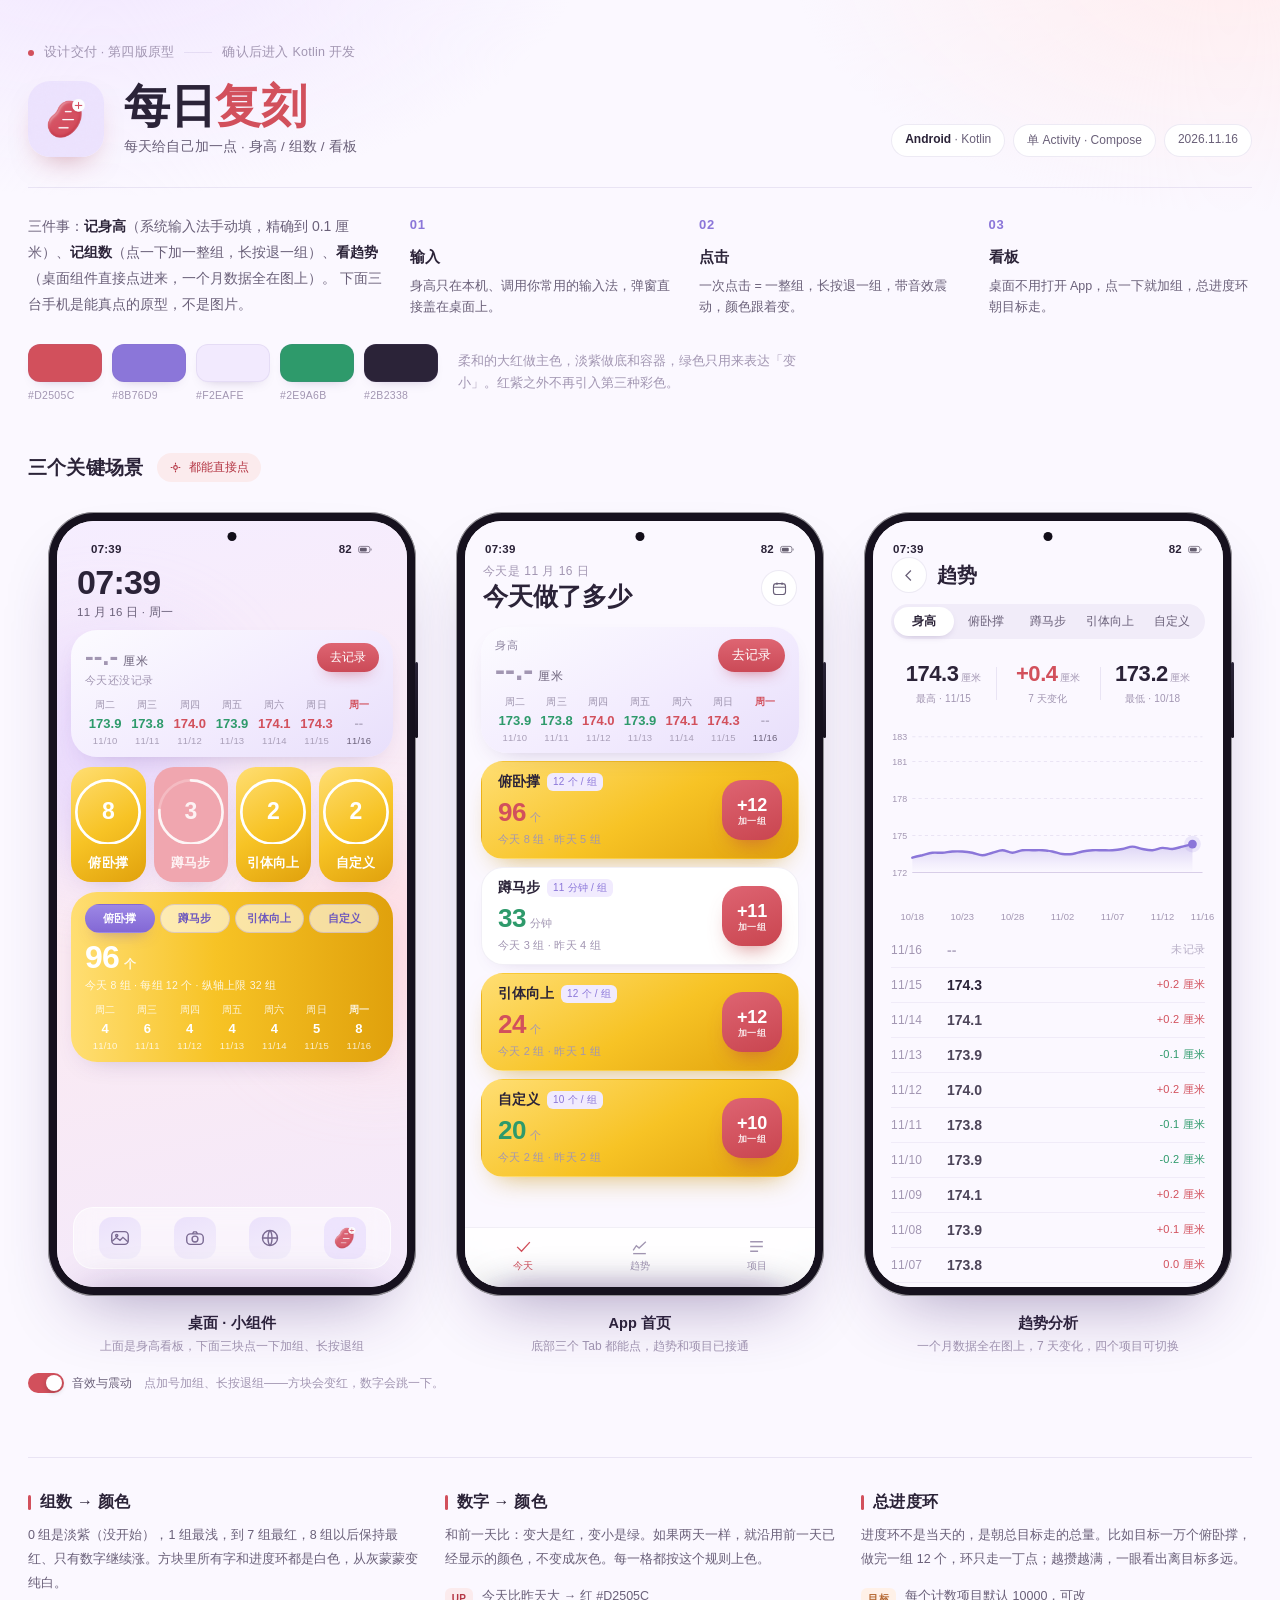
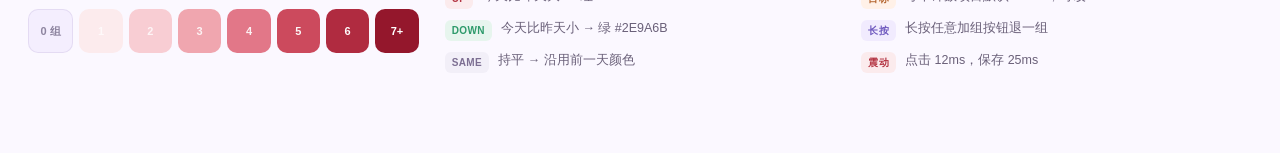
==== 每日刻度APP原型版本1.html @ 7b418220 "feat: 改名 daytally / 日刻，包名迁移至 com.beike.daytally - 包名 com.beike.dailyscale -> com.beike.daytally（含目录、" ====
<!DOCTYPE html>
<html lang="zh-CN">
<head>
<meta charset="UTF-8">
<meta name="viewport" content="width=device-width, initial-scale=1">
<title>每日复刻 · App 交互原型</title>
<link rel="icon" href="data:image/svg+xml,%3Csvg xmlns='http://www.w3.org/2000/svg' viewBox='0 0 64 64'%3E%3Crect width='64' height='64' rx='16' fill='%23F2EAFE'/%3E%3Cpath d='M38 14c8 2 12 11 9 19-3 8-12 12-19 9-4-2-4-7-2-11 2-4 6-5 8-9 1-4 1-8 4-8z' fill='%23D2505C'/%3E%3C/svg%3E">
<link rel="stylesheet" href="https://miaoda.feishu.cn/fonts/css2?family=Nunito:wght@500;600;700;800&family=Noto+Sans+SC:wght@300;400;500;700&display=swap">
<style>
/* ============================================================
   每日复刻 · 设计交付稿 v4
   外框是"展板"，里面三台手机是真正可点的 App 原型
   ============================================================ */
:root{
  --ink:#2B2338;
  --ink2:#6A6079;
  --ink3:#A296B2;
  --paper:#FBF8FF;
  --red:#D2505C;
  --red-dk:#B43644;
  --red-wash:#FBEBED;
  --purple:#8B76D9;
  --purple-deep:#6E58BE;
  --lilac-2:#F3ECFE;
  --lilac-3:#E9DFFB;
  --green:#2E9A6B;
  --green-wash:#E7F5EE;
  --flat:#8E85A0;
  --line:rgba(120,96,170,.13);
  --shadow-card:0 10px 28px -18px rgba(74,45,120,.42);
  --shadow-phone:0 34px 70px -34px rgba(58,28,104,.46), 0 0 0 1px rgba(255,255,255,.55) inset;
  --spring:cubic-bezier(.34,1.56,.64,1);
  --ease:cubic-bezier(.22,.61,.36,1);
  --cn:'Noto Sans SC','PingFang SC','Microsoft YaHei',sans-serif;
  --num:'Nunito','Noto Sans SC','PingFang SC',sans-serif;
}
*{box-sizing:border-box;margin:0;padding:0}
html{-webkit-text-size-adjust:100%}
body{
  background:#FBF8FF;color:var(--ink);font-family:var(--cn);
  -webkit-font-smoothing:antialiased;padding:0 28px 80px;
}
body::before{
  content:"";position:fixed;inset:0;z-index:-1;pointer-events:none;
  background:
    radial-gradient(760px 420px at 8% -8%, #F1E6FF 0%, rgba(241,230,255,0) 64%),
    radial-gradient(700px 400px at 96% -4%, #FFEDEF 0%, rgba(255,237,239,0) 62%);
}
.wrap{max-width:1244px;margin:0 auto}

/* ---------- 展板头部 ---------- */
.masthead{padding-top:44px}
.kicker{display:flex;align-items:center;gap:10px;font-size:12.5px;color:var(--ink3);letter-spacing:.02em}
.kicker .dot{width:6px;height:6px;border-radius:50%;background:var(--red);flex:none}
.kicker .sep{width:28px;height:1px;background:var(--line)}
.head-row{display:flex;align-items:flex-end;justify-content:space-between;gap:32px;margin-top:20px;flex-wrap:wrap}
.title-block{display:flex;align-items:center;gap:20px}
.appicon{width:76px;height:76px;border-radius:22px;overflow:hidden;flex:none;box-shadow:0 14px 30px -16px rgba(160,40,60,.5)}
.appicon img{width:100%;height:100%;display:block;object-fit:cover}
.title-block h1{font-family:var(--num);font-size:46px;font-weight:800;letter-spacing:-.01em;line-height:1.06}
.title-block h1 em{font-style:normal;color:var(--red)}
.subline{margin-top:8px;font-size:13.5px;color:var(--ink2);letter-spacing:.01em}
.head-meta{display:flex;gap:8px;flex-wrap:wrap;justify-content:flex-end}
.chip{font-size:12px;color:var(--ink2);background:#fff;border:1px solid var(--line);border-radius:999px;padding:7px 13px;white-space:nowrap}
.chip b{color:var(--ink);font-weight:600}
.lead{margin-top:30px;padding-top:26px;border-top:1px var(--line);display:grid;grid-template-columns:1.35fr 1fr 1fr 1fr;gap:26px;border-top-style:solid}
.lead-intro{font-size:14px;line-height:1.85;color:var(--ink2);max-width:34em}
.lead-intro strong{color:var(--ink);font-weight:600}
.lead-cell{font-size:12.5px;line-height:1.7;color:var(--ink2)}
.lead-cell .n{font-family:var(--num);font-size:13px;font-weight:800;color:var(--purple);letter-spacing:.06em;display:block;margin-bottom:8px}
.lead-cell h3{font-size:15px;font-weight:600;color:var(--ink);margin-bottom:6px;letter-spacing:.01em}

/* ---------- 色板 ---------- */
.palette{display:flex;align-items:center;gap:20px;margin-top:26px;flex-wrap:wrap}
.swatches{display:flex;gap:10px}
.sw{width:74px}
.sw i{display:block;height:38px;border-radius:12px;border:1px solid rgba(120,96,170,.1);box-shadow:0 6px 14px -10px rgba(60,30,100,.4)}
.sw span{display:block;font-size:10.5px;color:var(--ink3);margin-top:7px;letter-spacing:.03em;font-family:var(--num)}
.palette-note{font-size:12.5px;color:var(--ink3);line-height:1.7;max-width:30em}

/* ---------- 舞台 ---------- */
.stage-head{display:flex;align-items:center;gap:14px;margin-top:52px}
.stage-head h2{font-size:19px;font-weight:600;letter-spacing:.01em}
.hint{display:inline-flex;align-items:center;gap:7px;font-size:12px;color:var(--red-dk);background:var(--red-wash);border-radius:999px;padding:6px 12px}
.hint svg{width:13px;height:13px;flex:none}
.stage{display:grid;grid-template-columns:repeat(3,368px);gap:40px;justify-content:center;margin-top:30px}
.device-col{display:flex;flex-direction:column;align-items:center;gap:16px}
.device-label{text-align:center;margin-top:2px}
.device-label strong{display:block;font-size:14.5px;font-weight:600;letter-spacing:.01em}
.device-label span{display:block;font-size:12px;color:var(--ink3);margin-top:5px}
.device{width:368px;height:784px;border-radius:46px;background:#16111E;padding:9px;box-shadow:var(--shadow-phone);position:relative;flex:none}
.device::after{content:"";position:absolute;right:-2px;top:150px;width:3px;height:76px;border-radius:3px;background:linear-gradient(#2a2438,#16111E)}
.screen{width:100%;height:100%;border-radius:37px;overflow:hidden;position:relative;background:#FBF8FF;isolation:isolate}
.hole{position:absolute;left:50%;top:11px;width:9px;height:9px;border-radius:50%;background:#120E19;transform:translateX(-50%);z-index:60}

/* ---------- 状态栏 ---------- */
.statusbar{height:36px;display:flex;align-items:flex-end;justify-content:space-between;padding:0 20px 2px;font-size:11.5px;color:var(--ink);font-family:var(--num);font-weight:700;position:relative;z-index:50;letter-spacing:.02em}
.statusbar .right{display:flex;align-items:center;gap:6px}
.sbi{width:15px;height:11px;opacity:.72}

/* ---------- 桌面 ---------- */
.desk{position:absolute;inset:0;background:linear-gradient(168deg,#F5EDFF 0%,#FBEAF2 52%,#F3E9FB 100%)}
.desk .blob{position:absolute;border-radius:50%;filter:blur(46px);opacity:.7;pointer-events:none}
.desk .b1{width:220px;height:220px;background:#E3D2FF;left:-60px;top:120px}
.desk .b2{width:200px;height:200px;background:#FFD7DE;right:-70px;top:330px}
.desk-inner{position:relative;z-index:2;padding:0 14px}
.dock{position:absolute;left:16px;right:16px;bottom:18px;z-index:3;display:flex;justify-content:space-around;padding:9px 8px;background:rgba(255,255,255,.5);border:1px solid rgba(255,255,255,.72);border-radius:20px;backdrop-filter:blur(10px)}
.dock .di{width:42px;height:42px;border-radius:13px;display:grid;place-items:center;background:linear-gradient(160deg,#E9DFFB,#F2EDFB);opacity:.9}
.dock .di svg{width:22px;height:22px}
.clock{padding:8px 6px 10px}
.clock .t{font-family:var(--num);font-size:34px;font-weight:800;line-height:1;letter-spacing:-.02em}
.clock .d{font-size:11.5px;color:var(--ink2);margin-top:6px;letter-spacing:.02em}
.desk-grid{display:flex;flex-direction:column;gap:10px}
.mini-row{display:grid;grid-template-columns:repeat(4,1fr);gap:8px}
.span4{grid-column:span 4}

/* ---------- 通用大卡 ---------- */
.bigcard{border-radius:26px;padding:13px 14px 11px;background:linear-gradient(152deg,#FCFBFF 0%,#F2EBFE 58%,#E8DFFB 100%);box-shadow:var(--shadow-card);position:relative;overflow:hidden;cursor:pointer;transition:transform .18s var(--spring);display:flex;flex-direction:column}
.bigcard:active{transform:scale(.982)}
.bigcard .top{display:flex;align-items:flex-start;justify-content:space-between;gap:8px}
.bignum{display:flex;align-items:baseline;gap:5px;font-family:var(--num);line-height:1}
.bignum .v{font-size:38px;font-weight:800;letter-spacing:-.025em;transition:color .32s var(--ease),transform .3s var(--spring)}
.bignum .u{font-size:12px;color:var(--ink2);font-weight:500;letter-spacing:.04em}
.bignum .empty{font-size:26px;font-weight:700;color:var(--ink3)}
.tstamp{font-size:10.5px;color:var(--ink3);margin-top:5px;letter-spacing:.04em;font-family:var(--num)}
.pill-btn{border:0;border-radius:999px;padding:8px 14px;font-size:12.5px;font-family:var(--cn);font-weight:500;color:#fff;background:linear-gradient(180deg,#DE6572,#CB4A57);box-shadow:0 8px 16px -10px rgba(190,50,70,.8);cursor:pointer;white-space:nowrap;transition:transform .16s var(--spring),filter .2s}
.pill-btn:active{transform:scale(.94);filter:brightness(.94)}

/* 7 天条带（最近7天滑动窗口） */
.strip{display:grid;grid-template-columns:repeat(7,1fr);gap:2px;margin-top:auto;padding-top:10px}
.strip .cell{text-align:center}
.strip .w{font-size:10px;color:#9C92AC;letter-spacing:.02em}
.strip .n{font-family:var(--num);font-size:13px;font-weight:700;margin-top:5px;line-height:1.1;transition:color .3s}
.strip .dd{font-size:9.5px;color:#A99FB8;margin-top:4px;font-family:var(--num);letter-spacing:.02em}
.strip .cell.today .w{color:var(--red);font-weight:600}
.strip .cell.today .dd{color:var(--ink2)}

/* ---------- 方块组件（1×1：对齐真实桌面组件，白字 + 总进度环） ---------- */
.tile{border-radius:20px;display:flex;flex-direction:column;align-items:center;cursor:pointer;position:relative;overflow:hidden;transition:background .34s var(--ease),transform .17s var(--spring),box-shadow .3s;box-shadow:var(--shadow-card);user-select:none;-webkit-tap-highlight-color:transparent;padding:0;aspect-ratio:223/343}
.tile:active{transform:scale(.93)}
.tile .ringwrap{position:relative;width:88.5%;aspect-ratio:1;margin-top:15%}
.tile .ringwrap svg{position:absolute;inset:0;width:100%;height:100%}
.tile .cnt{position:absolute;inset:0;display:grid;place-items:center;font-family:var(--num);font-size:23px;font-weight:800;line-height:1;transition:color .3s var(--ease);letter-spacing:-.02em}
.tile .lbl{font-size:13px;letter-spacing:.02em;transition:color .3s var(--ease);margin-top:auto;margin-bottom:14%;font-weight:600;white-space:nowrap}
.tile .pulse{position:absolute;left:50%;top:42%;width:56px;height:56px;margin:-28px 0 0 -28px;border-radius:50%;background:currentColor;opacity:0;pointer-events:none}

/* ---------- 桌面 7 天计数大卡（从右往左紫色渐变） ---------- */
.weekcard{background:linear-gradient(to left,#E4D7FB 0%,#EFE6FE 46%,#FBF8FF 100%);padding:12px 14px 11px;cursor:default}
.weekcard:active{transform:none}
.weektabs{display:flex;gap:5px;margin-bottom:8px}
.weektabs button{flex:1;border:1px solid rgba(139,118,217,.28);background:rgba(255,255,255,.6);border-radius:999px;padding:6px 0;font-size:11px;font-family:var(--cn);font-weight:600;color:var(--purple-deep);cursor:pointer;transition:background .2s,color .2s,box-shadow .2s,border-color .2s}
.weektabs button.on{background:linear-gradient(180deg,#9C87E5,#8368D5);color:#fff;border-color:transparent;box-shadow:0 8px 16px -10px rgba(110,80,200,.7)}
.weekcard .wk-big{display:flex;align-items:baseline;gap:5px;font-family:var(--num);line-height:1}
.weekcard .wk-big .v{font-size:32px;font-weight:800;letter-spacing:-.025em;color:var(--ink)}
.weekcard .wk-big .u{font-size:11.5px;color:var(--ink2);font-weight:600}
.weekcard .wk-sub{font-size:10.5px;color:var(--ink3);margin-top:6px;font-family:var(--num);letter-spacing:.02em}

/* ---------- App 内三视图 ---------- */
.app{position:absolute;inset:0;background:#FBF8FF;display:flex;flex-direction:column}
.view{flex:1;display:none;flex-direction:column;min-height:0}
.view.on{display:flex}
.app-head{padding:2px 18px 10px}
.app-head .d{font-size:12px;color:var(--ink3);letter-spacing:.04em}
.app-head .row{display:flex;align-items:center;justify-content:space-between;margin-top:4px}
.app-head h2{font-family:var(--num);font-size:25px;font-weight:800;letter-spacing:-.01em}
.icon-btn{width:36px;height:36px;border-radius:50%;border:1px solid var(--line);background:#fff;display:grid;place-items:center;cursor:pointer;color:var(--ink2);transition:transform .16s var(--spring),background .2s}
.icon-btn:active{transform:scale(.9);background:#F6F1FF}
.app-body{flex:1;padding:4px 16px 0;display:flex;flex-direction:column;gap:8px;overflow:hidden;min-height:0;scrollbar-width:none}
.app-body::-webkit-scrollbar{display:none}

/* 首页计数卡 */
.counter{border-radius:22px;background:#fff;border:1px solid rgba(120,96,170,.1);padding:11px 16px;display:flex;align-items:center;gap:12px;box-shadow:0 8px 22px -18px rgba(74,45,120,.4)}
.counter .info{flex:1;min-width:0}
.counter .nm{display:flex;align-items:center;gap:7px;font-size:14px;font-weight:600}
.counter .tag{font-size:10px;color:var(--purple);background:#F1EBFE;border-radius:6px;padding:2px 6px;font-weight:500;letter-spacing:.02em}
.counter .val{display:flex;align-items:baseline;gap:4px;margin-top:6px;font-family:var(--num)}
.counter .val .v{font-size:26px;font-weight:800;letter-spacing:-.02em;transition:color .3s var(--ease),transform .3s var(--spring)}
.counter .val .u{font-size:11px;color:var(--ink3);font-weight:500}
.counter .g{font-size:11px;color:var(--ink3);margin-top:4px;font-family:var(--num);letter-spacing:.02em}
.addbtn{width:60px;height:60px;border-radius:20px;border:0;cursor:pointer;flex:none;background:linear-gradient(160deg,#DE6472,#C9454F);color:#fff;font-family:var(--num);font-weight:800;font-size:18px;letter-spacing:-.01em;display:flex;flex-direction:column;align-items:center;justify-content:center;line-height:1;box-shadow:0 12px 22px -12px rgba(190,70,70,.75);transition:transform .15s var(--spring),filter .2s,box-shadow .2s;-webkit-tap-highlight-color:transparent}
.addbtn small{font-size:8.5px;font-weight:600;opacity:.86;margin-top:3px;letter-spacing:.06em;font-family:var(--cn)}
.addbtn:active{transform:scale(.9);filter:brightness(.93);box-shadow:0 6px 12px -8px rgba(190,50,70,.6)}
.counter.gold{background:linear-gradient(150deg,#FFDE73 0%,#F7C325 52%,#E0A10C 100%);border-color:transparent;box-shadow:0 14px 28px -16px rgba(200,150,20,.75)}

/* 本周矩阵（替换原柱状图） */
.weekmatrix{border-radius:22px;background:#fff;border:1px solid rgba(120,96,170,.1);padding:13px 14px 12px;box-shadow:0 8px 22px -18px rgba(74,45,120,.4)}
.weekmatrix .hd{font-size:12.5px;font-weight:600;margin-bottom:9px}
.wm-grid{display:grid;grid-template-columns:48px repeat(7,1fr);gap:3px 2px}
.wm-grid .wh{font-size:10px;color:#9C92AC;text-align:center}
.wm-grid .rn{font-size:10.5px;color:var(--ink2);display:flex;align-items:center;font-weight:600;white-space:nowrap}
.wm-grid .wv{font-family:var(--num);font-size:12.5px;font-weight:800;text-align:center;line-height:1.4}
.wm-grid .wd{font-size:9px;color:#A99FB8;text-align:center;font-family:var(--num);margin-top:2px}
.wm-grid .corner{font-size:10px;color:var(--ink3)}

/* 项目页 */
.proj-list{flex:1;padding:4px 16px 16px;overflow:auto;display:flex;flex-direction:column;gap:10px}
.proj-card{border-radius:20px;background:#fff;border:1px solid rgba(120,96,170,.1);padding:14px 16px;display:flex;align-items:center;gap:12px}
.proj-card .ic{width:42px;height:42px;border-radius:14px;display:grid;place-items:center;flex:none;background:var(--lilac-2);color:var(--purple-deep)}
.proj-card .ic svg{width:21px;height:21px}
.proj-card .t{flex:1;min-width:0}
.proj-card .t .nm{font-size:14px;font-weight:600}
.proj-card .t .meta{font-size:11px;color:var(--ink3);margin-top:4px;font-family:var(--num)}
.proj-card .t .meta b{color:var(--purple-deep);font-weight:700}
.proj-card.editable{cursor:pointer;transition:transform .16s var(--spring),box-shadow .2s}
.proj-card.editable:active{transform:scale(.975)}
.proj-card .chev{flex:none;color:#B3A7C8;display:grid;place-items:center}
.proj-card .chev svg{width:18px;height:18px}

/* 项目页达成金色卡片 */
.proj-card.gold{background:linear-gradient(150deg,#FFDE73 0%,#F7C325 52%,#E0A10C 100%);border-color:transparent;box-shadow:0 14px 28px -16px rgba(200,150,20,.75)}
.proj-card.gold .ic{background:rgba(255,255,255,.30);color:#937cdf}
.proj-card.gold .t .nm{color:#937cdf}
.proj-card.gold .t .meta{color:#937cdf}
.proj-card.gold .t .meta b{color:#937cdf}
.proj-card.gold .chev{color:#937cdf}

/* 清空重置确认弹窗（居中，单长条按钮，点外部取消） */
.confirm-mask{position:absolute;inset:0;background:rgba(38,20,62,.34);z-index:85;opacity:0;pointer-events:none;transition:opacity .3s;backdrop-filter:blur(2px)}
.confirm-mask.open{opacity:1;pointer-events:auto}
.confirm-box{position:absolute;left:26px;right:26px;top:50%;z-index:86;background:#fff;border-radius:24px;padding:20px 18px 18px;transform:translateY(-50%) scale(.92);opacity:0;pointer-events:none;transition:transform .3s var(--spring),opacity .25s;box-shadow:0 24px 50px -20px rgba(40,20,80,.5)}
.confirm-box.open{transform:translateY(-50%) scale(1);opacity:1;pointer-events:auto}
.confirm-box .ct{font-size:16px;font-weight:700;text-align:center}
.confirm-box .cs{font-size:12px;color:var(--ink3);text-align:center;margin-top:7px;line-height:1.7}
.confirm-box .long-btn{width:100%;border:0;border-radius:16px;padding:14px 0;margin-top:19px;background:linear-gradient(180deg,#DE6572,#C8414E);color:#fff;font-family:var(--cn);font-size:14.5px;font-weight:600;letter-spacing:.05em;cursor:pointer;box-shadow:0 12px 24px -14px rgba(190,50,70,.8);transition:transform .16s var(--spring)}
.confirm-box .long-btn:active{transform:scale(.97)}

/* 自定义项目编辑弹层 */
.custom-field{display:flex;flex-direction:column;gap:5px;margin-top:12px}
.custom-field label{font-size:11.5px;color:var(--ink2);font-weight:600}
.custom-field input{border:1px solid var(--line);border-radius:14px;padding:11px 14px;font-family:var(--num);font-size:16px;font-weight:700;outline:none;color:var(--ink);background:#FBF8FF;transition:border-color .2s}
.custom-field input:focus{border-color:var(--purple)}
.unit-switch{display:flex;gap:8px}
.unit-switch button{flex:1;border:1px solid var(--line);background:#fff;border-radius:12px;padding:10px 0;font-size:13px;font-weight:600;color:var(--ink2);cursor:pointer;transition:all .2s}
.unit-switch button.on{background:var(--purple);color:#fff;border-color:transparent}

/* 底部 tab */
.tabbar{height:60px;display:flex;align-items:center;justify-content:space-around;background:rgba(255,255,255,.86);backdrop-filter:blur(14px);border-top:1px solid rgba(120,96,170,.1);padding-bottom:5px;flex:none}
.tab{display:flex;flex-direction:column;align-items:center;gap:3px;font-size:10px;color:var(--ink3);cursor:pointer;width:64px}
.tab svg{width:19px;height:19px}
.tab.on{color:var(--red)}

/* ---------- 趋势页 ---------- */
.trend-head{padding:0 18px 8px}
.trend-head .row{display:flex;align-items:center;gap:10px}
.trend-head h2{font-family:var(--num);font-size:20px;font-weight:800;flex:1;letter-spacing:-.01em}
.seg{display:flex;gap:2px;background:#F1ECF9;border-radius:999px;padding:3px;margin-top:11px}
.seg button{flex:1;border:0;background:transparent;border-radius:999px;padding:7px 0;font-size:11.5px;color:var(--ink2);font-family:var(--cn);cursor:pointer;transition:background .2s,color .2s,box-shadow .2s}
.seg button.on{background:#fff;color:var(--ink);font-weight:600;box-shadow:0 3px 8px -5px rgba(60,30,100,.4)}
.trend-scroll{flex:1;overflow:auto;min-height:0;touch-action:pan-y;scrollbar-width:none}
.trend-scroll::-webkit-scrollbar{display:none}
.stats{display:grid;grid-template-columns:1fr 1fr 1fr;margin-top:14px;align-items:center}
.stats .s{text-align:center;position:relative}
.stats .s+.s::before{content:"";position:absolute;left:0;top:6px;bottom:6px;width:1px;background:var(--line)}
.stats .big{font-family:var(--num);font-size:22px;font-weight:800;letter-spacing:-.02em}
.stats .big small{font-size:10px;font-weight:500;color:var(--ink3);margin-left:2px;letter-spacing:.02em}
.stats .cap{font-size:10px;color:var(--ink3);margin-top:5px;letter-spacing:.02em}
.chart{margin:12px 8px 0}
.chart svg{width:100%;display:block}
.rows{margin-top:6px;padding:0 18px;display:flex;flex-direction:column;gap:0}
.rows .r{display:flex;align-items:center;gap:10px;padding:9px 0;border-bottom:1px solid rgba(120,96,170,.08);font-size:12px}
.rows .r .dt{color:var(--ink3);font-family:var(--num);width:46px;letter-spacing:.02em}
.rows .r .vv{font-family:var(--num);font-weight:700;font-size:14px;flex:1}
.rows .r .dl{font-family:var(--num);font-size:11px;letter-spacing:.02em}

/* ---------- 身高输入弹层（系统输入法） ---------- */
.sheet{position:absolute;left:10px;right:10px;bottom:12px;z-index:80;background:#fff;border-radius:26px;padding:14px 18px 16px;box-shadow:0 -18px 44px -20px rgba(50,20,90,.35);transform:translateY(112%);transition:transform .34s var(--ease)}
.sheet.open{transform:translateY(0)}
.scrim{position:absolute;inset:0;background:rgba(38,20,62,.34);z-index:70;opacity:0;pointer-events:none;transition:opacity .3s;backdrop-filter:blur(2px)}
.scrim.open{opacity:1;pointer-events:auto}
.sheet .grab{width:36px;height:4px;border-radius:3px;background:#E4DBF1;margin:0 auto 11px}
.sheet .st{font-size:15px;font-weight:600;text-align:center}
.sheet .sd{font-size:11.5px;color:var(--ink3);text-align:center;margin-top:4px}
.height-input{display:flex;align-items:center;justify-content:center;gap:6px;margin:14px 0 4px}
.height-input input{border:0;outline:none;width:150px;font-family:var(--num);font-size:40px;font-weight:800;letter-spacing:-.02em;text-align:center;color:var(--ink);background:transparent;caret-color:var(--red)}
.height-input .u{font-size:13px;color:var(--ink2);font-weight:600}
.sheet-foot{display:flex;align-items:center;gap:10px;margin-top:14px}
.save-btn{border:0;border-radius:16px;padding:13px 26px;background:linear-gradient(180deg,#DE6572,#C8414E);color:#fff;font-family:var(--cn);font-size:14px;font-weight:600;letter-spacing:.04em;cursor:pointer;box-shadow:0 14px 26px -14px rgba(190,50,70,.8);transition:transform .16s var(--spring)}
.save-btn:active{transform:scale(.96)}
.cancel-txt{border:0;background:transparent;font-size:13px;color:var(--ink3);cursor:pointer;font-family:var(--cn);padding:6px}

@keyframes pop{0%{transform:scale(1)}32%{transform:scale(1.15)}100%{transform:scale(1)}}
.pop{animation:pop .38s var(--spring)}

/* ---------- 说明区块 ---------- */
.notes{display:grid;grid-template-columns:repeat(3,1fr);gap:26px;margin-top:64px;padding-top:34px;border-top:1px solid var(--line)}
.note h3{font-size:16px;font-weight:600;letter-spacing:.01em;display:flex;align-items:center;gap:9px}
.note h3 .bar{width:3px;height:15px;border-radius:2px;background:var(--red)}
.note p{font-size:12.5px;line-height:1.9;color:var(--ink2);margin-top:11px}
.grad{display:flex;gap:6px;margin-top:14px}
.grad i{flex:1;height:44px;border-radius:10px;display:grid;place-items:center;font-family:var(--num);font-size:11px;font-weight:700;font-style:normal}
.grad i:first-child{border:1px solid var(--line)}
.rule-list{margin-top:14px;display:flex;flex-direction:column;gap:9px}
.rule{display:flex;align-items:flex-start;gap:9px;font-size:12.5px;line-height:1.7;color:var(--ink2)}
.rule .k{flex:none;font-family:var(--num);font-size:10px;font-weight:800;padding:2px 7px;border-radius:6px;margin-top:2px;letter-spacing:.04em}
.k.up{background:var(--red-wash);color:var(--red-dk)}
.k.dn{background:var(--green-wash);color:var(--green)}
.k.flat{background:#F2EFF8;color:#7C6E92}
.k.snd{background:#F1EBFE;color:var(--purple-deep)}
.k.mv{background:#FFF1E8;color:#B4652F}
.feedback-bar{display:flex;align-items:center;gap:12px;margin-top:18px;flex-wrap:wrap}
.switch{display:inline-flex;align-items:center;gap:8px;font-size:12px;color:var(--ink2);cursor:pointer;user-select:none}
.switch .track{width:36px;height:20px;border-radius:999px;background:#E4DCEF;position:relative;transition:background .25s}
.switch .track::after{content:"";position:absolute;left:2px;top:2px;width:16px;height:16px;border-radius:50%;background:#fff;box-shadow:0 2px 5px rgba(0,0,0,.18);transition:transform .25s var(--spring)}
.switch.on .track{background:var(--red)}
.switch.on .track::after{transform:translateX(16px)}

@media (max-width:1200px){
  .stage{grid-template-columns:repeat(2,368px);gap:34px}
  .lead{grid-template-columns:1fr 1fr}
  .notes{grid-template-columns:1fr 1fr}
}
@media (max-width:820px){
  body{padding:0 16px 60px}
  .stage{grid-template-columns:368px;gap:30px}
  .lead,.notes{grid-template-columns:1fr}
  .title-block h1{font-size:36px}
  .appicon{width:62px;height:62px;border-radius:18px}
}
@media (prefers-reduced-motion:reduce){
  *{animation-duration:.001ms !important;transition-duration:.001ms !important}
}
</style>
</head>
<body>
<div class="wrap">

  <!-- ===== 展板头部 ===== -->
  <header class="masthead">
    <div class="kicker"><span class="dot"></span>设计交付 · 第四版原型<span class="sep"></span>确认后进入 Kotlin 开发</div>
    <div class="head-row">
      <div class="title-block">
        <div class="appicon"><img src="assets/icon-a.png" alt="每日复刻图标"></div>
        <div>
          <h1>每日<em>复刻</em></h1>
          <div class="subline">每天给自己加一点 · 身高 / 组数 / 看板</div>
        </div>
      </div>
      <div class="head-meta">
        <span class="chip"><b>Android</b> · Kotlin</span>
        <span class="chip">单 Activity · Compose</span>
        <span class="chip">2026.11.16</span>
      </div>
    </div>

    <div class="lead">
      <div class="lead-intro">
        三件事：<strong>记身高</strong>（系统输入法手动填，精确到 0.1 厘米）、<strong>记组数</strong>（点一下加一整组，长按退一组）、<strong>看趋势</strong>（桌面组件直接点进来，一个月数据全在图上）。
        下面三台手机是能真点的原型，不是图片。
      </div>
      <div class="lead-cell">
        <span class="n">01</span>
        <h3>输入</h3>
        身高只在本机、调用你常用的输入法，弹窗直接盖在桌面上。
      </div>
      <div class="lead-cell">
        <span class="n">02</span>
        <h3>点击</h3>
        一次点击 = 一整组，长按退一组，带音效震动，颜色跟着变。
      </div>
      <div class="lead-cell">
        <span class="n">03</span>
        <h3>看板</h3>
        桌面不用打开 App，点一下就加组，总进度环朝目标走。
      </div>
    </div>

    <div class="palette">
      <div class="swatches">
        <div class="sw"><i style="background:#D2505C"></i><span>#D2505C</span></div>
        <div class="sw"><i style="background:#8B76D9"></i><span>#8B76D9</span></div>
        <div class="sw"><i style="background:#F2EAFE"></i><span>#F2EAFE</span></div>
        <div class="sw"><i style="background:#2E9A6B"></i><span>#2E9A6B</span></div>
        <div class="sw"><i style="background:#2B2338"></i><span>#2B2338</span></div>
      </div>
      <div class="palette-note">柔和的大红做主色，淡紫做底和容器，绿色只用来表达「变小」。红紫之外不再引入第三种彩色。</div>
    </div>
  </header>

  <!-- ===== 三台手机 ===== -->
  <div class="stage-head">
    <h2>三个关键场景</h2>
    <span class="hint">
      <svg viewBox="0 0 24 24" fill="none" stroke="currentColor" stroke-width="2"><circle cx="12" cy="12" r="3.4"/><path d="M12 3.2v3.2M12 17.6v3.2M3.2 12h3.2M17.6 12h3.2"/></svg>
      都能直接点
    </span>
  </div>

  <div class="stage">

    <!-- 手机 1：桌面 -->
    <div class="device-col">
      <div class="device">
        <div class="screen">
          <div class="hole"></div>
          <div class="desk">
            <div class="blob b1"></div>
            <div class="blob b2"></div>
            <div class="desk-inner">
              <div class="statusbar"><span>07:39</span><span class="right"><span>82</span><svg class="sbi" viewBox="0 0 24 16" fill="none" stroke="#2B2338" stroke-width="1.2"><rect x="1" y="3" width="18" height="10" rx="3"/><rect x="3" y="5" width="11" height="6" rx="1.6" fill="#2B2338" stroke="none"/><path d="M21 6.5v3"/></svg></span></div>
              <div class="clock">
                <div class="t" id="clock-t">07:39</div>
                <div class="d" id="clock-d"></div>
              </div>
              <div class="desk-grid" data-region="desk"></div>
            </div>
            <div class="dock">
              <div class="di"><svg viewBox="0 0 24 24" fill="none" stroke="#6B5A85" stroke-width="1.5"><rect x="3" y="5" width="18" height="14" rx="4"/><path d="M3.5 15.5l4.5-4 4 3 3.2-3.2 5.3 4.7"/><circle cx="8.4" cy="9.4" r="1.2"/></svg></div>
              <div class="di"><svg viewBox="0 0 24 24" fill="none" stroke="#6B5A85" stroke-width="1.5"><rect x="3" y="7.5" width="18" height="11.5" rx="4"/><circle cx="12" cy="13.2" r="3.2"/><path d="M9.2 7.5l1.4-2.2h2.8L14.8 7.5"/></svg></div>
              <div class="di"><svg viewBox="0 0 24 24" fill="none" stroke="#6B5A85" stroke-width="1.5"><circle cx="12" cy="12" r="8.2"/><path d="M3.8 12h16.4M12 3.8c2.9 3 2.9 13.4 0 16.4M12 3.8c-2.9 3-2.9 13.4 0 16.4"/></svg></div>
              <div class="di" style="background:#fff;padding:0;overflow:hidden">
                <img src="assets/icon-a.png" alt="" style="width:100%;height:100%;object-fit:cover;display:block">
              </div>
            </div>

            <!-- 桌面身高输入弹层 -->
            <div class="scrim" data-act="close-sheet"></div>
            <div class="sheet" data-sheet>
              <div class="grab"></div>
              <div class="st">今天的身高</div>
              <div class="sd">填到小数点后一位，输完自动保存，比如 173.4</div>
              <div class="height-input">
                <input type="text" inputmode="decimal" data-height-input aria-label="身高输入" placeholder="--.-">
                <span class="u">厘米</span>
              </div>
            </div>
          </div>
        </div>
      </div>
      <div class="device-label">
        <strong>桌面 · 小组件</strong>
        <span>上面是身高看板，下面三块点一下加组、长按退组</span>
      </div>
    </div>

    <!-- 手机 2：App（三视图） -->
    <div class="device-col">
      <div class="device">
        <div class="screen">
          <div class="hole"></div>
          <div class="app">
            <div class="statusbar"><span>07:39</span><span class="right"><span>82</span><svg class="sbi" viewBox="0 0 24 16" fill="none" stroke="#2B2338" stroke-width="1.2"><rect x="1" y="3" width="18" height="10" rx="3"/><rect x="3" y="5" width="11" height="6" rx="1.6" fill="#2B2338" stroke="none"/><path d="M21 6.5v3"/></svg></span></div>

            <!-- 视图：今天 -->
            <div class="view on" id="view-home">
              <div class="app-head">
                <div class="row">
                  <div>
                    <div class="d" id="home-date"></div>
                    <h2>今天做了多少</h2>
                  </div>
                  <button class="icon-btn" data-act="go-projects" aria-label="项目">
                    <svg viewBox="0 0 24 24" width="17" height="17" fill="none" stroke="currentColor" stroke-width="1.6"><rect x="3.5" y="5.2" width="17" height="15.3" rx="4"/><path d="M3.5 10.2h17M8.4 3.4v3.6M15.6 3.4v3.6"/></svg>
                  </button>
                </div>
              </div>
              <div class="app-body" data-region="home"></div>
            </div>

            <!-- 视图：趋势 -->
            <div class="view" id="view-trend">
              <div class="trend-head">
                <div class="row">
                  <button class="icon-btn" data-act="go-home" aria-label="返回">
                    <svg viewBox="0 0 24 24" width="17" height="17" fill="none" stroke="currentColor" stroke-width="1.8"><path d="M14 5 7 12l7 7"/></svg>
                  </button>
                  <h2>趋势</h2>
                  <span style="width:36px"></span>
                </div>
                <div class="seg" data-seg>
                  <button class="on" data-act="seg" data-i="0">身高</button>
                  <button data-act="seg" data-i="1">俯卧撑</button>
                  <button data-act="seg" data-i="2">蹲马步</button>
                  <button data-act="seg" data-i="3">引体向上</button>
                  <button data-act="seg" data-i="4">自定义</button>
                </div>
              </div>
              <div class="trend-scroll" data-region="trend"></div>
            </div>

            <!-- 视图：项目 -->
            <div class="view" id="view-projects">
              <div class="app-head">
                <div class="row">
                  <div>
                    <div class="d">所有记录项目</div>
                    <h2>项目</h2>
                  </div>
                  <button class="icon-btn" data-act="go-home" aria-label="返回">
                    <svg viewBox="0 0 24 24" width="17" height="17" fill="none" stroke="currentColor" stroke-width="1.8"><path d="M14 5 7 12l7 7"/></svg>
                  </button>
                </div>
              </div>
              <div class="proj-list" data-region="projects"></div>
            </div>

            <div class="tabbar">
              <div class="tab on" data-act="go-home">
                <svg viewBox="0 0 24 24" fill="none" stroke="currentColor" stroke-width="1.7"><path d="M4 12.5 9.5 18 20 6.5"/></svg>
                今天
              </div>
              <div class="tab" data-act="go-trend">
                <svg viewBox="0 0 24 24" fill="none" stroke="currentColor" stroke-width="1.7"><path d="M4 17l4-6 3.5 3L20 6"/><path d="M4 21h16"/></svg>
                趋势
              </div>
              <div class="tab" data-act="go-projects">
                <svg viewBox="0 0 24 24" fill="none" stroke="currentColor" stroke-width="1.7"><path d="M4 6h16M4 12h16M4 18h10"/></svg>
                项目
              </div>
            </div>

            <!-- App 身高输入弹层 -->
            <div class="scrim" data-act="close-sheet"></div>
            <div class="sheet" data-sheet>
              <div class="grab"></div>
              <div class="st">今天的身高</div>
              <div class="sd">填到小数点后一位，输完自动保存，比如 173.4</div>
              <div class="height-input">
                <input type="text" inputmode="decimal" data-height-input aria-label="身高输入" placeholder="--.-">
                <span class="u">厘米</span>
              </div>
            </div>

            <!-- App 最大组数设置弹层 -->
            <div class="scrim" data-act="close-max"></div>
            <div class="sheet" data-max-sheet>
              <div class="grab"></div>
              <div class="st">趋势纵轴上限</div>
              <div class="sd">填这个项目一天最多做多少组，趋势图纵轴最高就到这个数</div>
              <div class="height-input">
                <input type="text" inputmode="numeric" data-max-input aria-label="最大组数" placeholder="32">
                <span class="u">组</span>
              </div>
            </div>

            <!-- 长按项目卡片：清空重置确认弹窗（点外部取消） -->
            <div class="confirm-mask" data-act="cancel-confirm"></div>
            <div class="confirm-box" data-confirm-box>
              <div class="ct" data-confirm-title>清空重置</div>
              <div class="cs" data-confirm-sub>这个项目的全部组数会清零，累计和进度环归零，确定要清空吗？</div>
              <button class="long-btn" data-act="do-reset">清空重置</button>
            </div>

            <!-- 双击项目卡片：通用编辑（项目名 / 每组数值 / 单位） -->
            <div class="scrim" data-act="close-edit"></div>
            <div class="sheet" data-edit-sheet>
              <div class="grab"></div>
              <div class="st" data-edit-title>编辑项目</div>
              <div class="sd">改名字、每组是多少，以及按个还是按分钟算</div>
              <div class="custom-field">
                <label>项目名称</label>
                <input type="text" data-edit-name maxlength="6" placeholder="项目名">
              </div>
              <div class="custom-field">
                <label>每组数值</label>
                <input type="text" inputmode="numeric" data-edit-per placeholder="10">
              </div>
              <div class="custom-field">
                <label>单位</label>
                <div class="unit-switch">
                  <button type="button" data-unit="个" data-act="unit-个">个</button>
                  <button type="button" data-unit="分钟" data-act="unit-分钟">分钟</button>
                </div>
              </div>
            </div>
          </div>
        </div>
      </div>
      <div class="device-label">
        <strong>App 首页</strong>
        <span>底部三个 Tab 都能点，趋势和项目已接通</span>
      </div>
    </div>

    <!-- 手机 3：趋势 -->
    <div class="device-col">
      <div class="device">
        <div class="screen">
          <div class="hole"></div>
          <div class="app">
            <div class="statusbar"><span>07:39</span><span class="right"><span>82</span><svg class="sbi" viewBox="0 0 24 16" fill="none" stroke="#2B2338" stroke-width="1.2"><rect x="1" y="3" width="18" height="10" rx="3"/><rect x="3" y="5" width="11" height="6" rx="1.6" fill="#2B2338" stroke="none"/><path d="M21 6.5v3"/></svg></span></div>
            <div class="trend-head">
              <div class="row">
                <button class="icon-btn" data-act="go-home" aria-label="返回">
                  <svg viewBox="0 0 24 24" width="17" height="17" fill="none" stroke="currentColor" stroke-width="1.8"><path d="M14 5 7 12l7 7"/></svg>
                </button>
                <h2>趋势</h2>
                <span style="width:36px"></span>
              </div>
              <div class="seg" data-seg>
                <button class="on" data-act="seg" data-i="0">身高</button>
                <button data-act="seg" data-i="1">俯卧撑</button>
                <button data-act="seg" data-i="2">蹲马步</button>
                <button data-act="seg" data-i="3">引体向上</button>
                <button data-act="seg" data-i="4">自定义</button>
              </div>
            </div>
            <div class="trend-scroll" data-region="trend-standalone"></div>
          </div>
        </div>
      </div>
      <div class="device-label">
        <strong>趋势分析</strong>
        <span>一个月数据全在图上，7 天变化，四个项目可切换</span>
      </div>
    </div>

  </div>

  <!-- ===== 说明 ===== -->
  <div class="feedback-bar">
    <div class="switch on" id="sw-sfx" data-act="toggle-sfx"><span class="track"></span>音效与震动</div>
    <span style="font-size:12px;color:#A296B2">点加号加组、长按退组——方块会变红，数字会跳一下。</span>
  </div>

  <section class="notes">
    <div class="note">
      <h3><span class="bar"></span>组数 → 颜色</h3>
      <p>0 组是淡紫（没开始），1 组最浅，到 7 组最红，8 组以后保持最红、只有数字继续涨。方块里所有字和进度环都是白色，从灰蒙蒙变纯白。</p>
      <div class="grad" id="grad"></div>
    </div>
    <div class="note">
      <h3><span class="bar"></span>数字 → 颜色</h3>
      <p>和前一天比：变大是红，变小是绿。如果两天一样，就沿用前一天已经显示的颜色，不变成灰色。每一格都按这个规则上色。</p>
      <div class="rule-list">
        <div class="rule"><span class="k up">UP</span>今天比昨天大 → 红 #D2505C</div>
        <div class="rule"><span class="k dn">DOWN</span>今天比昨天小 → 绿 #2E9A6B</div>
        <div class="rule"><span class="k flat">SAME</span>持平 → 沿用前一天颜色</div>
      </div>
    </div>
    <div class="note">
      <h3><span class="bar"></span>总进度环</h3>
      <p>进度环不是当天的，是朝总目标走的总量。比如目标一万个俯卧撑，做完一组 12 个，环只走一丁点；越攒越满，一眼看出离目标多远。</p>
      <div class="rule-list">
        <div class="rule"><span class="k mv">目标</span>每个计数项目默认 10000，可改</div>
        <div class="rule"><span class="k snd">长按</span>长按任意加组按钮退一组</div>
        <div class="rule"><span class="k up">震动</span>点击 12ms，保存 25ms</div>
      </div>
    </div>
  </section>
</div>

<script>
/* ============================================================
   状态与数据（一个月演示数据，确定性生成，每次打开一致）
   ============================================================ */
function mulberry32(a){return function(){a|=0;a=a+0x6D2B79F5|0;let t=Math.imul(a^a>>>15,1|a);t=t+Math.imul(t^t>>>7,61|t)^t;return((t^t>>>14)>>>0)/4294967296;};}
const rnd = mulberry32(20261116);
function ri(a,b){return Math.floor(rnd()*(b-a+1))+a;}

const N = 30;
const baseNow = new Date(2026, 10, 16);           // 今天 2026-11-16
const dateObjs = [];
for(let i = N - 1; i >= 0; i--){ const d = new Date(baseNow); d.setDate(d.getDate() - i); dateObjs.push(d); }
const pad2 = x => String(x).padStart(2, '0');
const days = dateObjs.map(d => pad2(d.getMonth() + 1) + '/' + pad2(d.getDate()));
const WK = ['周日','周一','周二','周三','周四','周五','周六'];
const weeks = dateObjs.map(d => WK[d.getDay()]);
const LAST = N - 1;

/* 计数数据（组数） */
const pushData   = Array.from({length:N}, () => ri(2, 8));
const horseData  = Array.from({length:N}, () => ri(1, 4));
const pullupData = Array.from({length:N}, () => ri(1, 5));
const customData = Array.from({length:N}, () => ri(1, 6));
/* 身高：带连续性的一位小数，今天（最后一天）留空 */
let hh = 173.4;
const heightData = [];
for(let i = 0; i < N; i++){
  if(i === LAST){ heightData.push(null); break; }
  hh = Math.round((hh + (rnd() - 0.5) * 0.5) * 10) / 10;
  hh = Math.min(174.5, Math.max(172.0, hh));
  heightData.push(hh);
}

const S = {
  sfx: true, view: 'home', seg: 0, flash: null,
  deskWeek: 'push', editingMax: null, confirmReset: null, customOpen: false,
  days, weeks,
  order: ['height','push','horse','pullup','custom'],
  m: {
    height:{ key:'height', name:'身高',     unit:'厘米', dec:1, per:0,  goal:0,     maxGroups:0, data:heightData },
    push:  { key:'push',   name:'俯卧撑',   unit:'个',   dec:0, per:12, goal:1000, maxGroups:32, data:pushData },
    horse: { key:'horse',  name:'蹲马步',   unit:'分钟', dec:0, per:11, goal:1000, maxGroups:32, data:horseData },
    pullup:{ key:'pullup', name:'引体向上', unit:'个',   dec:0, per:12, goal:1000, maxGroups:32, data:pullupData },
    custom:{ key:'custom', name:'自定义',   unit:'个',   dec:0, per:10, goal:1000, maxGroups:32, data:customData }
  }
};

const INK_UP = '#D2505C', INK_DN = '#2E9A6B', INK_NONE = '#A99FB8';
const BG_STEPS = ['#F4EEFE','#FCEBED','#F8CDD3','#F0A6AF','#E27788','#CC4A5D','#B02B40','#94172C'];
/* 方块前景：0 档灰紫，1~7 档从半透明白变纯白 */
const FG_WHITE = ['#8E85A0','rgba(255,255,255,.70)','rgba(255,255,255,.78)','rgba(255,255,255,.85)',
                  'rgba(255,255,255,.90)','rgba(255,255,255,.95)','rgba(255,255,255,.98)','#FFFFFF'];
/* 目标达成金黄（亮黄金，带高光/深金做金属渐变），达成后组件/卡片统一金色、白字 */
const GOLD = '#F7C325', GOLD_DEEP = '#E0A10C', GOLD_HI = '#FFDE73';
/* 金色金属渐变：横向（大卡，右深左浅，对齐紫卡方向）、斜向（方块/项目卡） */
const GOLD_GRAD_H = `linear-gradient(to left,${GOLD_DEEP} 0%,${GOLD} 55%,${GOLD_HI} 100%)`;
const GOLD_GRAD_V = `linear-gradient(150deg,${GOLD_HI} 0%,${GOLD} 52%,${GOLD_DEEP} 100%)`;

/* 判断计数项目是否已达成目标（累计 ≥ 目标） */
function isDone(m){ return m.per && cumTotal(m) >= m.goal; }

function valOf(m, i){
  const g = m.data[i];
  if(g === null || g === undefined) return null;
  return m.per ? g * m.per : g;
}
function fmt(v, dec){ return Number(v).toFixed(dec); }
function prevIndex(m, i){
  for(let k = i - 1; k >= 0; k--){ if(valOf(m, k) !== null) return k; }
  return -1;
}
/* 历史累计总数（用于总进度环） */
function cumTotal(m){
  let s = 0;
  for(let i = 0; i < N; i++){ const v = valOf(m, i); if(v !== null) s += v; }
  return s;
}

/* ============================================================
   颜色规则：涨红跌绿，持平沿用前一天颜色（递归继承）
   ============================================================ */
function seriesColors(m){
  const cs = [];
  for(let i = 0; i < N; i++){
    const v = valOf(m, i);
    if(v === null){ cs[i] = ''; continue; }
    const pi = prevIndex(m, i);
    if(pi < 0){ cs[i] = INK_NONE; continue; }
    const pv = valOf(m, pi);
    if(v > pv + 1e-9) cs[i] = INK_UP;
    else if(v < pv - 1e-9) cs[i] = INK_DN;
    else cs[i] = cs[pi] || INK_NONE;   // 持平：继承前一个点的颜色
  }
  return cs;
}

/* ---------- 最近 7 天条带（滑动窗口） ---------- */
function stripHTML(m, cs){
  let out = '<div class="strip">';
  for(let k = 0; k < 7; k++){
    const i = N - 7 + k;
    const v = valOf(m, i);
    const isToday = i === LAST;
    let body;
    if(v === null){ body = '<div class="n" style="color:#B7AEC6">--</div>'; }
    else {
      const txt = m.per ? fmt(v, 0) : fmt(v, m.dec);
      body = `<div class="n" style="color:${cs[i]}">${txt}</div>`;
    }
    out += `<div class="cell${isToday ? ' today' : ''}">
      <div class="w">${S.weeks[i]}</div>${body}
      <div class="dd">${S.days[i]}</div>
    </div>`;
  }
  return out + '</div>';
}

/* ---------- 方块总进度环（总量/目标，不是当天） ---------- */
function ringSVG(m, fg){
  const cum = cumTotal(m);
  const p = Math.max(0, Math.min(cum / m.goal, 1));
  const R = 48, C = 2 * Math.PI * R;
  const track = 'rgba(255,255,255,.24)';
  return `<svg viewBox="0 0 100 100" aria-hidden="true">
    <circle cx="50" cy="50" r="${R}" fill="none" stroke="${track}" stroke-width="4"/>
    <circle cx="50" cy="50" r="${R}" fill="none" stroke="${fg}" stroke-width="4"
      stroke-linecap="round" stroke-dasharray="${C.toFixed(2)}"
      stroke-dashoffset="${(C * (1 - p)).toFixed(2)}" transform="rotate(-90 50 50)"/>
  </svg>`;
}

/* ---------- 方块组件（精简：只显示组数数字 + 项目名） ---------- */
function tileHTML(m){
  const groups = m.data[LAST] || 0;
  const done = isDone(m);
  const idx = Math.min(groups, 7);
  const bg = done ? GOLD_GRAD_V : BG_STEPS[idx];
  const fgIdx = groups === 1 ? 0 : idx;   // 数字 1 跟 0 同色（灰紫），浅粉背景上看得清
  const fg = done ? '#FFFFFF' : FG_WHITE[fgIdx];
  return `<div class="tile" data-act="add-${m.key}" style="background:${bg};color:${fg}">
    <div class="ringwrap">
      ${ringSVG(m, fg)}
      <div class="cnt${S.flash === m.key ? ' pop' : ''}">${groups}</div>
    </div>
    <div class="lbl">${m.name}</div>
  </div>`;
}

/* ---------- 渲染：桌面 ---------- */
function renderDesk(){
  const h = S.m.height, hcs = seriesColors(h);
  const hv = valOf(h, LAST);
  const numPart = hv === null
    ? '<span class="empty">--.-</span>'
    : `<span class="v${S.flash === 'height' ? ' pop' : ''}" style="color:${hcs[LAST]}">${fmt(hv, 1)}</span>`;
  const tiles = ['push','horse','pullup','custom'].map(k => tileHTML(S.m[k])).join('');

  document.querySelector('[data-region="desk"]').innerHTML = `
    <div class="bigcard" data-act="open-height">
      <div class="top">
        <div>
          <div class="bignum">${numPart}<span class="u">厘米</span></div>
          <div class="tstamp">${hv === null ? '今天还没记录' : S.days[LAST] + ' 已记录'}</div>
        </div>
        <button class="pill-btn" data-act="open-height" style="padding:7px 13px;font-size:11.5px">去记录</button>
      </div>
      ${stripHTML(h, hcs)}
    </div>
    <div class="mini-row">${tiles}</div>
    ${weekCardHTML()}
  `;
  document.getElementById('clock-d').textContent =
    (baseNow.getMonth() + 1) + ' 月 ' + baseNow.getDate() + ' 日 · ' + WK[baseNow.getDay()];
}

/* ---------- 桌面 7 天计数大卡（可切换项目，紫色渐变，条带显示组数） ---------- */
function weekCardHTML(){
  const keys = ['push','horse','pullup','custom'];
  const m = S.m[S.deskWeek];
  const cs = seriesColors(m);
  const done = isDone(m);
  const tabs = keys.map(k =>
    `<button class="${S.deskWeek === k ? 'on' : ''}" data-act="weektab-${k}">${S.m[k].name}</button>`).join('');
  const todayGroups = m.data[LAST] || 0;
  const totalToday = todayGroups * m.per;

  let strip = '<div class="strip">';
  for(let k = 0; k < 7; k++){
    const i = N - 7 + k, g = m.data[i], isToday = i === LAST;
    let body;
    if(g === null || g === undefined){ body = '<div class="n" style="color:'+(done?'rgba(255,255,255,.7)':'#B7AEC6')+'">--</div>'; }
    else { body = `<div class="n" style="color:${done?'#FFFFFF':cs[i]}">${g}</div>`; }
    strip += `<div class="cell${isToday ? ' today' : ''}">
      <div class="w" style="${done?'color:rgba(255,255,255,.85)':''}">${S.weeks[i]}</div>${body}
      <div class="dd" style="${done?'color:rgba(255,255,255,.8)':''}">${S.days[i]}</div>
    </div>`;
  }
  strip += '</div>';

  const cardStyle = done ? `background:${GOLD_GRAD_H};` : '';
  return `<div class="bigcard weekcard" style="${cardStyle}">
    <div class="weektabs">${tabs}</div>
    <div class="wk-big"><span class="v" style="${done?'color:#fff':''}">${totalToday}</span><span class="u" style="${done?'color:rgba(255,255,255,.85)':''}">${m.unit}</span></div>
    <div class="wk-sub" style="${done?'color:rgba(255,255,255,.85)':''}">今天 ${todayGroups} 组 · 每组 ${m.per} ${m.unit} · 纵轴上限 ${m.maxGroups} 组</div>
    ${strip}
  </div>`;
}

/* ---------- 渲染：App 首页 ---------- */
function renderHome(){
  const h = S.m.height, hcs = seriesColors(h);
  const hv = valOf(h, LAST);
  const numPart = hv === null
    ? '<span class="empty" style="font-size:30px">--.-</span>'
    : `<span class="v${S.flash === 'height' ? ' pop' : ''}" style="color:${hcs[LAST]}">${fmt(hv, 1)}</span>`;

  const counters = ['push','horse','pullup','custom'].map(key => {
    const m = S.m[key];
    const v = valOf(m, LAST), cs = seriesColors(m);
    const done = isDone(m);
    return `<div class="counter${done ? ' gold' : ''}">
      <div class="info">
        <div class="nm">${m.name} <span class="tag">${m.per} ${m.unit} / 组</span></div>
        <div class="val">
          <span class="v${S.flash === m.key ? ' pop' : ''}" style="color:${cs[LAST]}">${fmt(v, 0)}</span>
          <span class="u">${m.unit}</span>
        </div>
        <div class="g">今天 ${m.data[LAST]} 组 · 昨天 ${m.data[LAST - 1]} 组</div>
      </div>
      <button class="addbtn" data-act="add-${m.key}">+${m.per}<small>加一组</small></button>
    </div>`;
  }).join('');

  document.querySelector('[data-region="home"]').innerHTML = `
    <div class="bigcard" data-act="open-height" style="flex:none;padding:12px 14px 10px">
      <div class="top">
        <div>
          <div style="font-size:10.5px;color:#8E85A0;letter-spacing:.06em">身高</div>
          <div class="bignum" style="margin-top:2px">${numPart}<span class="u">厘米</span></div>
        </div>
        <button class="pill-btn" data-act="open-height">去记录</button>
      </div>
      ${stripHTML(h, hcs)}
    </div>
    ${counters}
  `;
}

/* ---------- 平滑贝塞尔曲线路径 ---------- */
function smoothPath(pts){
  let d = `M${pts[0][0].toFixed(1)},${pts[0][1].toFixed(1)}`;
  const t = 0.16;
  for(let i = 0; i < pts.length - 1; i++){
    const p0 = pts[i - 1] || pts[i], p1 = pts[i], p2 = pts[i + 1], p3 = pts[i + 2] || p2;
    const c1x = p1[0] + (p2[0] - p0[0]) * t, c1y = p1[1] + (p2[1] - p0[1]) * t;
    const c2x = p2[0] - (p3[0] - p1[0]) * t, c2y = p2[1] - (p3[1] - p1[1]) * t;
    d += ` C${c1x.toFixed(1)},${c1y.toFixed(1)} ${c2x.toFixed(1)},${c2y.toFixed(1)} ${p2[0].toFixed(1)},${p2[1].toFixed(1)}`;
  }
  return d;
}

/* 切换趋势项目：更新 seg 高亮、回顶、重渲染（按钮点击与左右滑动共用） */
function switchTrendProject(box, idx){
  if(idx < 0 || idx >= S.order.length) return false;
  S.seg = idx;
  const screen = box.closest('.screen');
  screen.querySelectorAll('[data-seg] button').forEach((b,i) =>
    b.classList.toggle('on', i === idx));
  box.scrollTop = 0;
  renderTrendInto(box);
  haptic(6);
  return true;
}

/* ---------- 渲染：趋势（30 天全数据，纵轴固定不自动缩放） ---------- */
function renderTrendInto(container){
  const m = S.m[S.order[S.seg]];
  const cs = seriesColors(m);
  const isHeight = m.key === 'height';
  const trendUnit = isHeight ? '厘米' : '组';
  const tDec = isHeight ? 1 : 0;

  /* 固定纵轴：身高 172~183；计数 0~该项目最大组数 */
  let lo, hi;
  if(isHeight){ lo = 172; hi = 183; } else { lo = 0; hi = m.maxGroups; }

  /* 用原始数据：计数=组数，身高=厘米（不再乘每组数量） */
  const items = [];
  for(let i = 0; i < N; i++){ const raw = m.data[i]; if(raw !== null && raw !== undefined) items.push({i, v:raw}); }
  const vals = items.map(o => o.v);
  const mx = Math.max(...vals), mn = Math.min(...vals);
  const mxItem = items[vals.indexOf(mx)], mnItem = items[vals.indexOf(mn)];

  /* 7 天变化（原始值）：今天对比 7 天前 */
  let todayI = LAST;
  if(m.data[todayI] === null || m.data[todayI] === undefined) todayI = prevIndex(m, LAST);
  const baseI = todayI - 7;
  const baseVal = m.data[baseI] == null ? 0 : m.data[baseI];
  const chg = m.data[todayI] - baseVal;
  const chgColor = chg > 1e-9 ? INK_UP : (chg < -1e-9 ? INK_DN : (cs[todayI] || INK_NONE));

  const W = 320, H = 200, X0 = 30, X1 = 308, Y0 = 18, Y1 = 148;
  const pts = items.map(o => [
    X0 + o.i * (X1 - X0) / (N - 1),
    Y1 - (o.v - lo) / (hi - lo) * (Y1 - Y0)
  ]);
  const line = smoothPath(pts);
  const last = pts[pts.length - 1];
  const area = `${line} L${last[0].toFixed(1)},${Y1} L${pts[0][0].toFixed(1)},${Y1} Z`;

  /* 纵轴刻度 + 横向网格线 */
  const yt = isHeight ? [172,175,178,181,183] : [0,1,2,3,4].map(q => lo + (hi - lo) * q / 4);
  let ylines = '';
  yt.forEach(tv => {
    const y = Y1 - (tv - lo) / (hi - lo) * (Y1 - Y0);
    const lbl = isHeight ? String(tv) : String(Math.round(tv * 100) / 100);
    ylines += `<line x1="${X0}" y1="${y.toFixed(1)}" x2="${X1}" y2="${y.toFixed(1)}"
      stroke="rgba(120,96,170,.13)" stroke-width="1"${tv === lo ? '' : ' stroke-dasharray="3 3"'}/>`;
    ylines += `<text x="${X0 - 5}" y="${(y + 3).toFixed(1)}" text-anchor="end"
      font-family="Nunito,sans-serif" font-size="8.5" fill="#A296B2">${lbl}</text>`;
  });

  const xTicks = [0, 5, 10, 15, 20, 25, 29];
  const xlabels = xTicks.map(i =>
    `<text x="${(X0 + i * (X1 - X0) / (N - 1)).toFixed(1)}" y="${H - 6}" text-anchor="middle"
      font-family="Nunito,sans-serif" font-size="9" fill="#A296B2">${S.days[i]}</text>`).join('');

  const rows = [];
  for(let k = N - 1; k >= 0; k--){
    const raw = m.data[k];
    if(raw === null || raw === undefined){
      rows.push(`<div class="r"><span class="dt">${S.days[k]}</span>
        <span class="vv" style="color:#B7AEC6">--</span><span class="dl" style="color:#B7AEC6">未记录</span></div>`);
      continue;
    }
    const pi = prevIndex(m, k);
    let d = '—';
    if(pi >= 0){ const dv = raw - m.data[pi]; d = (dv > 0 ? '+' : '') + fmt(dv, tDec); }
    rows.push(`<div class="r">
      <span class="dt">${S.days[k]}</span>
      <span class="vv" style="color:${k === todayI ? '#2B2338' : '#4C4459'}">${fmt(raw, tDec)}</span>
      <span class="dl" style="color:${cs[k]}">${d} ${trendUnit}</span>
    </div>`);
  }

  const lineColor = isHeight ? '#8B76D9' : '#D2505C';
  const rid = container.dataset.region;
  container.innerHTML = `
    <div style="padding:0 18px">
      <div class="stats">
        <div class="s"><div class="big">${fmt(mx, tDec)}<small>${trendUnit}</small></div><div class="cap">最高 · ${S.days[mxItem.i]}</div></div>
        <div class="s"><div class="big" style="color:${chgColor}">${(chg > 0 ? '+' : '')}${fmt(chg, tDec)}<small>${trendUnit}</small></div><div class="cap">7 天变化</div></div>
        <div class="s"><div class="big">${fmt(mn, tDec)}<small>${trendUnit}</small></div><div class="cap">最低 · ${S.days[mnItem.i]}</div></div>
      </div>
    </div>
    <div class="chart">
      <svg viewBox="0 0 ${W} ${H}" preserveAspectRatio="xMidYMid meet">
        <defs>
          <linearGradient id="gArea-${rid}" x1="0" y1="0" x2="0" y2="1">
            <stop offset="0%" stop-color="${lineColor}" stop-opacity=".28"/>
            <stop offset="70%" stop-color="${lineColor}" stop-opacity=".07"/>
            <stop offset="100%" stop-color="${lineColor}" stop-opacity="0"/>
          </linearGradient>
        </defs>
        ${ylines}
        <line x1="${X0}" y1="${Y1}" x2="${X1}" y2="${Y1}" stroke="rgba(120,96,170,.16)" stroke-width="1"/>
        <path d="${area}" fill="url(#gArea-${rid})"/>
        <path d="${line}" fill="none" stroke="${lineColor}" stroke-width="2.3" stroke-linecap="round"/>
        <circle cx="${last[0].toFixed(1)}" cy="${last[1].toFixed(1)}" r="8" fill="${lineColor}" opacity=".14"/>
        <circle cx="${last[0].toFixed(1)}" cy="${last[1].toFixed(1)}" r="4.2" fill="${lineColor}"/>
        ${xlabels}
      </svg>
    </div>
    <div class="rows">${rows.join('')}</div>
  `;
}

/* ---------- 渲染：项目页 ---------- */
function renderProjects(){
  const icons = {
    height:'<svg viewBox="0 0 24 24" fill="none" stroke="currentColor" stroke-width="1.7"><path d="M7 20h10M12 4v16M9 7l3-3 3 3"/></svg>',
    push:'<svg viewBox="0 0 24 24" fill="none" stroke="currentColor" stroke-width="1.7"><path d="M5 19V9M5 9l5-5 3 3-4 4M19 19v-7M19 12l-4-5-3 3"/></svg>',
    horse:'<svg viewBox="0 0 24 24" fill="none" stroke="currentColor" stroke-width="1.7"><circle cx="12" cy="7" r="3"/><path d="M5 20c0-4 3-6 7-6s7 2 7 6M9 11h6"/></svg>',
    pullup:'<svg viewBox="0 0 24 24" fill="none" stroke="currentColor" stroke-width="1.7"><path d="M4 6h16M8 6v6M16 6v6M6 18l2-6M18 18l-2-6"/></svg>',
    custom:'<svg viewBox="0 0 24 24" fill="none" stroke="currentColor" stroke-width="1.7"><path d="M12 3v18M5 8l7-5 7 5M8.5 12.5h7M8.5 16.5h7"/></svg>'
  };
  document.querySelector('[data-region="projects"]').innerHTML = S.order.map(key => {
    const m = S.m[key];
    if(m.per){
      const done = isDone(m);
      const meta = `每组 <b>${m.per} ${m.unit}</b> · 累计 <b>${Math.round(cumTotal(m)).toLocaleString()} ${m.unit}</b> · 目标 ${m.goal.toLocaleString()}`;
      return `<div class="proj-card editable${done ? ' gold' : ''}" data-act="setmax-${m.key}" data-key="${m.key}">
        <div class="ic">${icons[m.key]}</div>
        <div class="t">
          <div class="nm">${m.name}${done ? ' · 已达成' : ''}</div>
          <div class="meta">${meta}</div>
          <div class="meta" style="margin-top:3px">趋势纵轴 <b>0 ~ ${m.maxGroups} 组</b></div>
        </div>
        <div class="chev"><svg viewBox="0 0 24 24" fill="none" stroke="currentColor" stroke-width="2"><path d="M9 5l7 7-7 7"/></svg></div>
      </div>`;
    }
    return `<div class="proj-card">
      <div class="ic">${icons[m.key]}</div>
      <div class="t">
        <div class="nm">${m.name}</div>
        <div class="meta">已记录 <b>${m.data.filter(x => x !== null).length}</b> 天 · 精确到 0.1 ${m.unit}</div>
        <div class="meta" style="margin-top:3px">趋势纵轴固定 <b>172 ~ 183 厘米</b></div>
      </div>
    </div>`;
  }).join('');
}

/* ---------- 色阶 ---------- */
function renderGrad(){
  const labels = ['0 组','1','2','3','4','5','6','7+'];
  document.getElementById('grad').innerHTML = BG_STEPS.map((bg, i) =>
    `<i style="background:${bg};color:${FG_WHITE[i]}">${labels[i]}</i>`).join('');
}

/* ---------- 总渲染 ---------- */
function render(){
  renderDesk();
  renderHome();
  renderTrendInto(document.querySelector('[data-region="trend"]'));
  renderTrendInto(document.querySelector('[data-region="trend-standalone"]'));
  renderProjects();
  renderGrad();
  S.flash = null;
}

/* ============================================================
   反馈：音效 / 震动 / 飘字
   ============================================================ */
let _ac = null;
function ac(){
  if(!_ac){
    const C = window.AudioContext || window.webkitAudioContext;
    if(!C) return null;
    _ac = new C();
  }
  if(_ac.state === 'suspended') _ac.resume();
  return _ac;
}
function beep(freq, dur, vol, type){
  if(!S.sfx) return;
  const c = ac(); if(!c) return;
  const o = c.createOscillator(), g = c.createGain();
  o.type = type || 'triangle';
  o.frequency.setValueAtTime(freq, c.currentTime);
  g.gain.setValueAtTime(0.0001, c.currentTime);
  g.gain.exponentialRampToValueAtTime(vol || 0.14, c.currentTime + 0.008);
  g.gain.exponentialRampToValueAtTime(0.0001, c.currentTime + dur);
  o.connect(g); g.connect(c.destination);
  o.start(); o.stop(c.currentTime + dur + 0.03);
}
function haptic(ms){ if(S.sfx && navigator.vibrate) navigator.vibrate(ms || 12); }
function floatText(el, text, color){
  if(!el) return;
  const screen = el.closest('.screen'); if(!screen) return;
  const r = el.getBoundingClientRect(), sr = screen.getBoundingClientRect();
  const span = document.createElement('div');
  span.textContent = text;
  span.style.cssText = `position:absolute;left:${r.left - sr.left + r.width / 2}px;top:${r.top - sr.top + 4}px;
    transform:translate(-50%,-50%);font-family:var(--num);font-weight:800;font-size:18px;
    color:${color};pointer-events:none;z-index:95;text-shadow:0 2px 10px rgba(255,255,255,.9)`;
  screen.appendChild(span);
  span.animate([
    { transform:'translate(-50%,-50%) scale(.65)', opacity:0 },
    { transform:'translate(-50%,-95%) scale(1.1)', opacity:1, offset:.22 },
    { transform:'translate(-50%,-200%) scale(1)', opacity:0 }
  ], { duration:760, easing:'cubic-bezier(.22,.61,.36,1)' });
  setTimeout(() => span.remove(), 800);
}

/* ============================================================
   业务动作
   ============================================================ */
function addGroup(key, el){
  const m = S.m[key];
  if(isDone(m)) return;                       // 目标已达成，锁定不再累计
  if((m.data[LAST] || 0) >= 99) return;      // 安全上限，纵轴上限是另一回事
  m.data[LAST] = (m.data[LAST] || 0) + 1;
  S.flash = key;
  if(el && el.closest('.screen') && el.closest('.screen').querySelector('.mini-row')){
    S.deskWeek = key;                        // 桌面点方块，下方大卡跟着切到这个项目
  }
  haptic(12);
  beep(988, .085, .15);
  setTimeout(() => beep(1319, .07, .09), 34);
  floatText(el, '+' + m.per, '#C9414E');
  render();
}
function removeGroup(key, el){
  const m = S.m[key];
  if((m.data[LAST] || 0) <= 0) return;
  m.data[LAST] -= 1;
  S.flash = key;
  haptic(20);
  beep(440, .09, .12, 'sine');
  floatText(el, '−' + m.per, '#6E58BE');
  render();
}
function switchView(v){
  S.view = v;
  document.querySelectorAll('#view-home,#view-trend,#view-projects')
    .forEach(el => el.classList.toggle('on', el.id === 'view-' + v));
  document.querySelectorAll('.tabbar .tab')
    .forEach(t => t.classList.toggle('on', t.dataset.act === 'go-' + v));
}
function openSheet(screen){
  const sheet = screen.querySelector('[data-sheet]');
  const scrim = screen.querySelector('.scrim');
  const input = sheet.querySelector('[data-height-input]');
  const cur = valOf(S.m.height, LAST);
  input.value = cur === null ? '' : fmt(cur, 1);
  sheet.classList.add('open');
  scrim.classList.add('open');
  setTimeout(() => { input.focus(); }, 130);
  haptic(8);
}
function closeSheet(screen){
  clearTimeout(heightDebounce);
  screen.querySelector('[data-sheet]').classList.remove('open');
  screen.querySelector('.scrim').classList.remove('open');
}
function saveHeight(screen){
  const input = screen.querySelector('[data-height-input]');
  const raw = input.value.trim();
  const okFormat = /^\d{3}(\.\d)?$/.test(raw);
  const v = parseFloat(raw);
  const bad = !okFormat || isNaN(v) || v < 100 || v > 250;
  if(bad){
    haptic(30); beep(220, .16, .14, 'square');
    input.animate([
      { transform:'translateX(0)' }, { transform:'translateX(-7px)' },
      { transform:'translateX(7px)' }, { transform:'translateX(-4px)' },
      { transform:'translateX(0)' }
    ], { duration:300, easing:'ease-out' });
    return false;
  }
  S.m.height.data[LAST] = Math.round(v * 10) / 10;
  S.flash = 'height';
  haptic(25);
  beep(660, .1, .13); setTimeout(() => beep(990, .12, .13), 90);
  closeSheet(screen);
  render();
  return true;
}

/* ---------- 最大组数设置（决定计数趋势纵轴上限，去按钮自动保存） ---------- */
let maxDebounce = null;
function openMaxSheet(screen, key){
  S.editingMax = key;
  const sheet = screen.querySelector('[data-max-sheet]');
  const scrim = screen.querySelector('[data-act="close-max"]');
  const input = sheet.querySelector('[data-max-input]');
  input.value = S.m[key].maxGroups;
  sheet.classList.add('open');
  scrim.classList.add('open');
  setTimeout(() => input.focus(), 130);
  haptic(8);
}
function closeMaxSheet(screen){
  clearTimeout(maxDebounce);
  screen.querySelector('[data-max-sheet]').classList.remove('open');
  screen.querySelector('[data-act="close-max"]').classList.remove('open');
  S.editingMax = null;
}
function maxValid(screen){
  const input = screen.querySelector('[data-max-input]');
  const raw = input.value.trim();
  const v = parseInt(raw, 10);
  if(!/^\d{1,3}$/.test(raw) || isNaN(v) || v < 1 || v > 999) return null;
  return v;
}
function saveMax(screen){
  const input = screen.querySelector('[data-max-input]');
  const v = maxValid(screen);
  if(v === null){
    haptic(30); beep(220, .16, .14, 'square');
    input.animate([
      { transform:'translateX(0)' }, { transform:'translateX(-7px)' },
      { transform:'translateX(7px)' }, { transform:'translateX(-4px)' },
      { transform:'translateX(0)' }
    ], { duration:300, easing:'ease-out' });
    return false;
  }
  S.m[S.editingMax].maxGroups = v;
  haptic(25);
  beep(660, .1, .13); setTimeout(() => beep(990, .12, .13), 90);
  closeMaxSheet(screen);
  render();
  return true;
}
/* 点遮罩退出：合法就保存，不合法直接放弃（保持原值）关闭 */
function dismissMax(screen){
  const v = maxValid(screen);
  if(v !== null){
    S.m[S.editingMax].maxGroups = v;
    haptic(25); beep(660, .1, .13);
  }
  closeMaxSheet(screen);
  if(v !== null) render();
}

/* ---------- 长按项目卡片：清空重置确认弹窗（点外部取消） ---------- */
function openConfirm(screen, key){
  S.confirmReset = key;
  const box = screen.querySelector('[data-confirm-box]');
  const mask = screen.querySelector('.confirm-mask');
  screen.querySelector('[data-confirm-title]').textContent = '清空「' + S.m[key].name + '」？';
  screen.querySelector('[data-confirm-sub]').textContent =
    '这个项目的全部组数会清零，累计和进度环归零，这个操作不能撤销。';
  box.classList.add('open'); mask.classList.add('open');
  haptic(10);
}
function cancelConfirm(screen){
  screen.querySelector('[data-confirm-box]').classList.remove('open');
  screen.querySelector('.confirm-mask').classList.remove('open');
  S.confirmReset = null;
}
function resetProject(screen){
  const key = S.confirmReset;
  if(key){
    const m = S.m[key];
    m.data = m.data.map(() => 0);
    haptic(25);
    beep(300, .12, .13, 'sine');
  }
  cancelConfirm(screen);
  render();
}

/* ---------- 双击项目卡片：通用编辑（项目名 / 每组值 / 单位） ---------- */
function openProjectEditor(screen, key){
  S.editingProject = key;
  const m = S.m[key];
  const sheet = screen.querySelector('[data-edit-sheet]');
  const scrim = screen.querySelector('[data-act="close-edit"]');
  screen.querySelector('[data-edit-title]').textContent = '编辑 · ' + m.name;
  sheet.querySelector('[data-edit-name]').value = m.name;
  sheet.querySelector('[data-edit-per]').value = m.per;
  sheet.querySelectorAll('.unit-switch button').forEach(b =>
    b.classList.toggle('on', b.dataset.unit === m.unit));
  sheet.classList.add('open'); scrim.classList.add('open');
  haptic(8);
}
function closeProjectEditor(screen){
  screen.querySelector('[data-edit-sheet]').classList.remove('open');
  screen.querySelector('[data-act="close-edit"]').classList.remove('open');
  S.editingProject = null;
}
/* 读取并校验编辑弹层，合法返回 {name,per,unit}，不合法返回 null */
function readEdit(screen){
  const sheet = screen.querySelector('[data-edit-sheet]');
  const name = sheet.querySelector('[data-edit-name]').value.trim();
  const perRaw = sheet.querySelector('[data-edit-per]').value.trim();
  const per = parseInt(perRaw, 10);
  const unitBtn = sheet.querySelector('.unit-switch button.on');
  const badPer = !/^\d{1,4}$/.test(perRaw) || isNaN(per) || per < 1 || per > 999;
  if(badPer || name.length < 1) return null;
  return { name: name.slice(0,6), per, unit: unitBtn ? unitBtn.dataset.unit : null };
}
function shakeInput(el){
  haptic(30); beep(220, .16, .14, 'square');
  el.animate([
    { transform:'translateX(0)' }, { transform:'translateX(-7px)' },
    { transform:'translateX(7px)' }, { transform:'translateX(0)' }
  ], { duration:280 });
}
/* 回车/防抖自动保存：合法保存关闭并返回 true，不合法抖动、不关闭 */
function saveProjectEditor(screen){
  const sheet = screen.querySelector('[data-edit-sheet]');
  const v = readEdit(screen);
  if(!v){
    const perRaw = sheet.querySelector('[data-edit-per]').value.trim();
    const per = parseInt(perRaw, 10);
    const badPer = !/^\d{1,4}$/.test(perRaw) || isNaN(per) || per < 1 || per > 999;
    shakeInput(badPer ? sheet.querySelector('[data-edit-per]') : sheet.querySelector('[data-edit-name]'));
    return false;
  }
  const m = S.m[S.editingProject];
  m.name = v.name; m.per = v.per;
  if(v.unit) m.unit = v.unit;
  haptic(25);
  beep(660, .1, .13); setTimeout(() => beep(990, .12, .13), 90);
  closeProjectEditor(screen);
  render();
  return true;
}
/* 遮罩退出：合法就保存、不合法放弃保持原值，然后关闭 */
function dismissEdit(screen){
  const v = readEdit(screen);
  if(v){
    const m = S.m[S.editingProject];
    m.name = v.name; m.per = v.per;
    if(v.unit) m.unit = v.unit;
    haptic(25); beep(660, .1, .13);
  }
  closeProjectEditor(screen);
  if(v) render();
}

/* ============================================================
   长按退组（pointer 事件，鼠标/触摸通用）
   ============================================================ */
let pressTimer = null, longFired = false, pressKind = null;
document.addEventListener('pointerdown', e => {
  longFired = false; pressKind = null;
  const addEl = e.target.closest('[data-act^="add-"]');
  const cardEl = addEl ? null : e.target.closest('.proj-card');
  if(addEl){
    pressKind = 'add';
    pressTimer = setTimeout(() => {
      longFired = true;
      removeGroup(addEl.dataset.act.slice(4), addEl);
    }, 500);
  } else if(cardEl){
    const screen = cardEl.closest('.screen');
    if(!screen.querySelector('[data-confirm-box]')) return;   // 只有带确认弹窗的 App 屏处理
    const act = cardEl.dataset.act || '';
    if(act.startsWith('setmax-')){
      pressKind = 'card';
      pressTimer = setTimeout(() => {
        longFired = true;
        openConfirm(screen, act.slice(7));
      }, 500);
    }
  }
});
function releasePress(){ clearTimeout(pressTimer); }
document.addEventListener('pointerup', releasePress);
document.addEventListener('pointercancel', releasePress);
document.addEventListener('contextmenu', e => {
  if(e.target.closest('[data-act^="add-"]') || e.target.closest('.proj-card')) e.preventDefault();
});

/* ============================================================
   点击事件
   ============================================================ */
document.addEventListener('click', e => {
  const el = e.target.closest('[data-act]');
  if(!el) return;
  const act = el.dataset.act;
  const screen = el.closest('.screen');

  if(act.startsWith('add-')){
    if(longFired){ longFired = false; return; }   // 长按已退组，忽略随后的点击
    addGroup(act.slice(4), el);
  }
  else if(act === 'open-height'){ openSheet(screen); }
  else if(act === 'close-sheet'){ closeSheet(screen); }
  else if(act === 'save-height'){ saveHeight(screen); }
  else if(act === 'go-home'){ switchView('home'); }
  else if(act === 'go-trend'){ switchView('trend'); haptic(8); }
  else if(act === 'go-projects'){ switchView('projects'); haptic(8); }
  else if(act === 'seg'){
    switchTrendProject(screen.querySelector('[data-region^="trend"]'), Number(el.dataset.i));
  }
  else if(act.startsWith('setmax-')){
    if(longFired){ longFired = false; return; }   // 长按已弹清空，忽略随后的点击
    const key = act.slice(7);
    clearTimeout(cardClickTimer);                 // 延迟 250ms，等双击判定
    cardClickTimer = setTimeout(() => { openMaxSheet(screen, key); }, 250);
  }
  else if(act === 'close-max'){ dismissMax(screen); }
  else if(act.startsWith('weektab-')){
    S.deskWeek = act.slice(8);
    haptic(6);
    renderDesk();
  }
  else if(act === 'cancel-confirm'){ cancelConfirm(screen); }
  else if(act === 'do-reset'){ resetProject(screen); }
  else if(act === 'close-edit'){ dismissEdit(screen); }
  else if(act === 'unit-个' || act === 'unit-分钟'){
    el.closest('.unit-switch').querySelectorAll('button')
      .forEach(b => b.classList.toggle('on', b === el));
    haptic(6);
    scheduleEditSave(screen);
  }
  else if(act === 'toggle-sfx'){
    S.sfx = !S.sfx;
    el.classList.toggle('on', S.sfx);
    if(S.sfx){ haptic(10); beep(880, .08, .12); }
  }
});

/* 项目卡片：单击（延迟后）弹纵轴上限，双击打开通用编辑 */
let cardClickTimer = null;
document.addEventListener('dblclick', e => {
  const card = e.target.closest('.proj-card.editable');
  if(card){
    clearTimeout(cardClickTimer);
    e.preventDefault();
    openProjectEditor(card.closest('.screen'), card.dataset.key);
  }
});

/* ============================================================
   趋势页：左右滑动切换项目（手指/鼠标按住左右移动）
   左滑=下一个，右滑=上一个；垂直位移大则交给浏览器正常滚动
   ============================================================ */
document.querySelectorAll('.trend-scroll').forEach(box => {
  let sx=0, sy=0, tracking=false, decided=false, horizontal=false, fired=false;
  box.addEventListener('pointerdown', e => {
    sx=e.clientX; sy=e.clientY;
    tracking=true; decided=false; horizontal=false; fired=false;
  });
  box.addEventListener('pointermove', e => {
    if(!tracking || decided) return;
    const dx=e.clientX-sx, dy=e.clientY-sy;
    if(Math.abs(dx)<12 && Math.abs(dy)<12) return;
    decided=true;
    horizontal = Math.abs(dx) > Math.abs(dy);
    if(horizontal){
      try{ box.setPointerCapture(e.pointerId); }catch(_){}
    }
  });
  // 捕获后持续检测，达到阈值切一次
  box.addEventListener('pointermove', e => {
    if(!(tracking && horizontal) || fired) return;
    const dx=e.clientX-sx;
    if(Math.abs(dx)>=45){
      fired=true;
      const dir = dx<0 ? 1 : -1;
      switchTrendProject(box, S.seg+dir);
    }
  });
  const stop = () => { tracking=false; };
  box.addEventListener('pointerup', stop);
  box.addEventListener('pointercancel', stop);
});

/* 身高弹层：去掉按钮，回车立即存、合法输入停顿自动存 */
let heightDebounce = null;
document.querySelectorAll('[data-height-input]').forEach(input => {
  const getScreen = () => input.closest('.screen');
  input.addEventListener('keydown', ev => {
    if(ev.key === 'Enter'){ clearTimeout(heightDebounce); saveHeight(getScreen()); }
  });
  input.addEventListener('input', () => {
    clearTimeout(heightDebounce);
    heightDebounce = setTimeout(() => {
      if(/^\d{3}(\.\d)?$/.test(input.value.trim())) saveHeight(getScreen());
    }, 700);
  });
});

/* 纵轴上限弹层：去按钮，回车立即存、合法输入停顿自动存 */
document.querySelectorAll('[data-max-input]').forEach(input => {
  const getScreen = () => input.closest('.screen');
  input.addEventListener('keydown', ev => {
    if(ev.key === 'Enter'){ clearTimeout(maxDebounce); saveMax(getScreen()); }
  });
  input.addEventListener('input', () => {
    clearTimeout(maxDebounce);
    maxDebounce = setTimeout(() => {
      if(maxValid(getScreen()) !== null) saveMax(getScreen());
    }, 700);
  });
});

/* 编辑弹层：回车立即存、输入停顿 700ms 合法自动存；单位点选也走防抖 */
let editDebounce = null;
function scheduleEditSave(screen){
  clearTimeout(editDebounce);
  editDebounce = setTimeout(() => {
    if(readEdit(screen) !== null) saveProjectEditor(screen);
  }, 700);
}
document.querySelectorAll('[data-edit-name],[data-edit-per]').forEach(input => {
  const getScreen = () => input.closest('.screen');
  input.addEventListener('keydown', ev => {
    if(ev.key === 'Enter'){ clearTimeout(editDebounce); saveProjectEditor(getScreen()); }
  });
  input.addEventListener('input', () => { scheduleEditSave(getScreen()); });
});

document.getElementById('home-date').textContent =
  '今天是 ' + (baseNow.getMonth() + 1) + ' 月 ' + baseNow.getDate() + ' 日';

render();
</script>
</body>
</html>
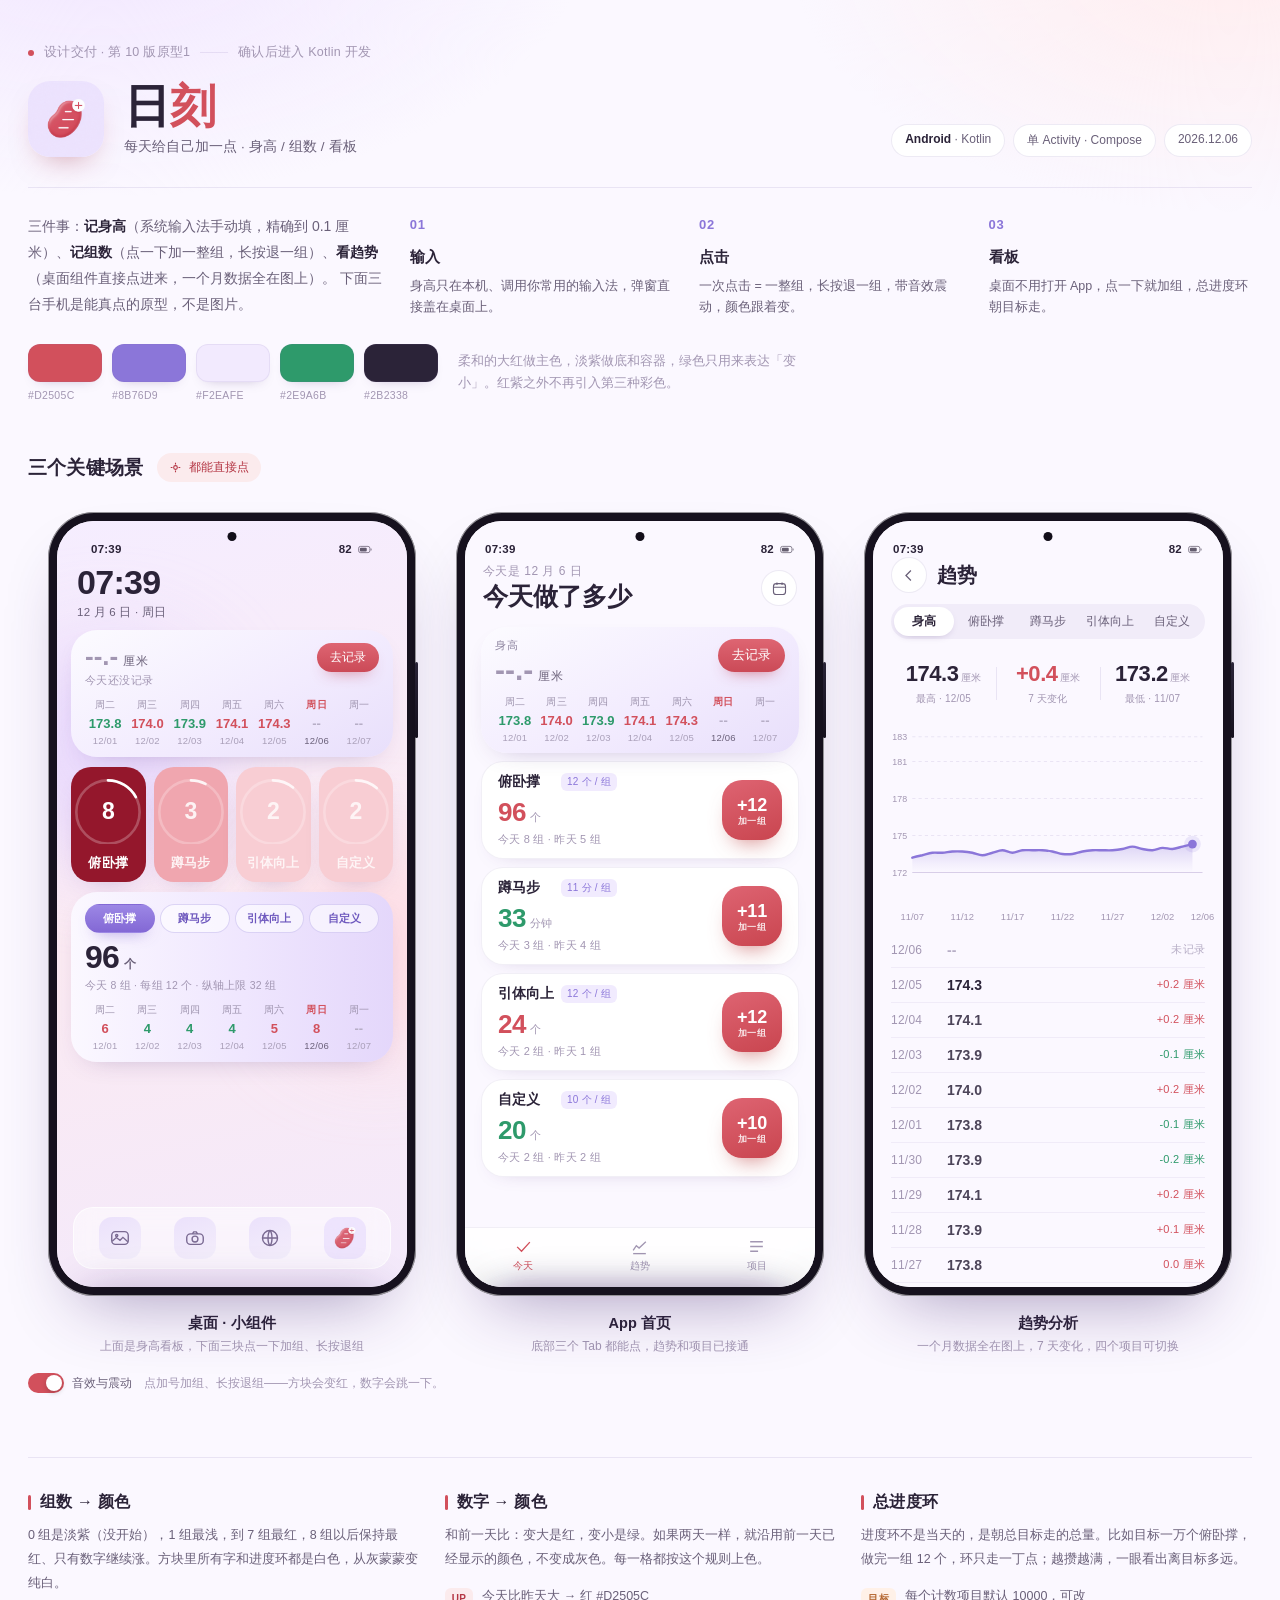
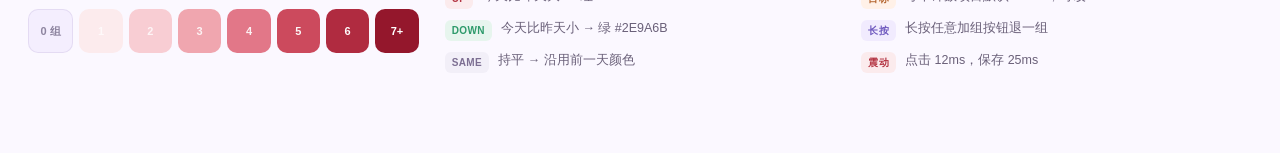
==== commit 75f8139b: "feat: 身高大卡 4x2 + 桌面浮窗录入 + Vector 模块并入同一 APK - 新增 HeightWidget 4x2 大卡：值贴顶、去记录右上、7 天条带 weight 铺满 - 新增 " ====
--- a/每日刻度APP原型版本1.html
+++ b/每日刻度APP原型版本1.html
@@ -3,7 +3,7 @@
 <head>
 <meta charset="UTF-8">
 <meta name="viewport" content="width=device-width, initial-scale=1">
-<title>每日复刻 · App 交互原型</title>
+<title>日刻 · App 交互原型</title>
 <link rel="icon" href="data:image/svg+xml,%3Csvg xmlns='http://www.w3.org/2000/svg' viewBox='0 0 64 64'%3E%3Crect width='64' height='64' rx='16' fill='%23F2EAFE'/%3E%3Cpath d='M38 14c8 2 12 11 9 19-3 8-12 12-19 9-4-2-4-7-2-11 2-4 6-5 8-9 1-4 1-8 4-8z' fill='%23D2505C'/%3E%3C/svg%3E">
 <link rel="stylesheet" href="https://miaoda.feishu.cn/fonts/css2?family=Nunito:wght@500;600;700;800&family=Noto+Sans+SC:wght@300;400;500;700&display=swap">
 <style>
@@ -126,7 +126,7 @@
 .pill-btn{border:0;border-radius:999px;padding:8px 14px;font-size:12.5px;font-family:var(--cn);font-weight:500;color:#fff;background:linear-gradient(180deg,#DE6572,#CB4A57);box-shadow:0 8px 16px -10px rgba(190,50,70,.8);cursor:pointer;white-space:nowrap;transition:transform .16s var(--spring),filter .2s}
 .pill-btn:active{transform:scale(.94);filter:brightness(.94)}
 
-/* 7 天条带（最近7天滑动窗口） */
+/* 7 天条带（固定周二→周一周期） */
 .strip{display:grid;grid-template-columns:repeat(7,1fr);gap:2px;margin-top:auto;padding-top:10px}
 .strip .cell{text-align:center}
 .strip .w{font-size:10px;color:#9C92AC;letter-spacing:.02em}
@@ -172,6 +172,7 @@
 .counter{border-radius:22px;background:#fff;border:1px solid rgba(120,96,170,.1);padding:11px 16px;display:flex;align-items:center;gap:12px;box-shadow:0 8px 22px -18px rgba(74,45,120,.4)}
 .counter .info{flex:1;min-width:0}
 .counter .nm{display:flex;align-items:center;gap:7px;font-size:14px;font-weight:600}
+.counter .nmtext{display:inline-block;min-width:4em;white-space:nowrap}   /* 项目名一律按 4 字宽占位，右侧 tag 起点对齐 */
 .counter .tag{font-size:10px;color:var(--purple);background:#F1EBFE;border-radius:6px;padding:2px 6px;font-weight:500;letter-spacing:.02em}
 .counter .val{display:flex;align-items:baseline;gap:4px;margin-top:6px;font-family:var(--num)}
 .counter .val .v{font-size:26px;font-weight:800;letter-spacing:-.02em;transition:color .3s var(--ease),transform .3s var(--spring)}
@@ -193,8 +194,8 @@
 .wm-grid .corner{font-size:10px;color:var(--ink3)}
 
 /* 项目页 */
-.proj-list{flex:1;padding:4px 16px 16px;overflow:auto;display:flex;flex-direction:column;gap:10px}
-.proj-card{border-radius:20px;background:#fff;border:1px solid rgba(120,96,170,.1);padding:14px 16px;display:flex;align-items:center;gap:12px}
+.proj-list{flex:1;padding:6px 16px 14px;overflow:auto;display:flex;flex-direction:column;gap:12px}
+.proj-card{border-radius:20px;background:#fff;border:1px solid rgba(120,96,170,.1);padding:14px 16px;display:flex;align-items:center;gap:12px;flex:1;min-height:0}
 .proj-card .ic{width:42px;height:42px;border-radius:14px;display:grid;place-items:center;flex:none;background:var(--lilac-2);color:var(--purple-deep)}
 .proj-card .ic svg{width:21px;height:21px}
 .proj-card .t{flex:1;min-width:0}
@@ -326,19 +327,19 @@
 
   <!-- ===== 展板头部 ===== -->
   <header class="masthead">
-    <div class="kicker"><span class="dot"></span>设计交付 · 第四版原型<span class="sep"></span>确认后进入 Kotlin 开发</div>
+    <div class="kicker"><span class="dot"></span>设计交付 · 第 10 版原型1<span class="sep"></span>确认后进入 Kotlin 开发</div>
     <div class="head-row">
       <div class="title-block">
-        <div class="appicon"><img src="assets/icon-a.png" alt="每日复刻图标"></div>
+        <div class="appicon"><img src="assets/icon-a.png" alt="日刻图标"></div>
         <div>
-          <h1>每日<em>复刻</em></h1>
+          <h1>日<em>刻</em></h1>
           <div class="subline">每天给自己加一点 · 身高 / 组数 / 看板</div>
         </div>
       </div>
       <div class="head-meta">
         <span class="chip"><b>Android</b> · Kotlin</span>
         <span class="chip">单 Activity · Compose</span>
-        <span class="chip">2026.11.16</span>
+        <span class="chip" id="ver-chip">2026.11.18</span>
       </div>
     </div>
 
@@ -548,7 +549,7 @@
               <div class="sd">改名字、每组是多少，以及按个还是按分钟算</div>
               <div class="custom-field">
                 <label>项目名称</label>
-                <input type="text" data-edit-name maxlength="6" placeholder="项目名">
+                <input type="text" data-edit-name maxlength="4" placeholder="项目名（最多 4 字）">
               </div>
               <div class="custom-field">
                 <label>每组数值</label>
@@ -558,6 +559,7 @@
                 <label>单位</label>
                 <div class="unit-switch">
                   <button type="button" data-unit="个" data-act="unit-个">个</button>
+                  <button type="button" data-unit="招" data-act="unit-招">招</button>
                   <button type="button" data-unit="分钟" data-act="unit-分钟">分钟</button>
                 </div>
               </div>
@@ -648,7 +650,7 @@
 function ri(a,b){return Math.floor(rnd()*(b-a+1))+a;}
 
 const N = 30;
-const baseNow = new Date(2026, 10, 16);           // 今天 2026-11-16
+const baseNow = new Date();                       // 今天 = 打开原型这一天（条带周期永远周二→周一）
 const dateObjs = [];
 for(let i = N - 1; i >= 0; i--){ const d = new Date(baseNow); d.setDate(d.getDate() - i); dateObjs.push(d); }
 const pad2 = x => String(x).padStart(2, '0');
@@ -679,10 +681,10 @@
   order: ['height','push','horse','pullup','custom'],
   m: {
     height:{ key:'height', name:'身高',     unit:'厘米', dec:1, per:0,  goal:0,     maxGroups:0, data:heightData },
-    push:  { key:'push',   name:'俯卧撑',   unit:'个',   dec:0, per:12, goal:1000, maxGroups:32, data:pushData },
-    horse: { key:'horse',  name:'蹲马步',   unit:'分钟', dec:0, per:11, goal:1000, maxGroups:32, data:horseData },
-    pullup:{ key:'pullup', name:'引体向上', unit:'个',   dec:0, per:12, goal:1000, maxGroups:32, data:pullupData },
-    custom:{ key:'custom', name:'自定义',   unit:'个',   dec:0, per:10, goal:1000, maxGroups:32, data:customData }
+    push:  { key:'push',   name:'俯卧撑',   unit:'个',   dec:0, per:12, goal:10000, maxGroups:32, data:pushData },
+    horse: { key:'horse',  name:'蹲马步',   unit:'分钟', dec:0, per:11, goal:10000, maxGroups:32, data:horseData },
+    pullup:{ key:'pullup', name:'引体向上', unit:'个',   dec:0, per:12, goal:10000, maxGroups:32, data:pullupData },
+    custom:{ key:'custom', name:'自定义',   unit:'个',   dec:0, per:10, goal:10000, maxGroups:32, data:customData }
   }
 };
 
@@ -706,6 +708,8 @@
   return m.per ? g * m.per : g;
 }
 function fmt(v, dec){ return Number(v).toFixed(dec); }
+/* 千分位：固定用逗号，不依赖系统 locale（部分环境会输出成 10.000） */
+function nf(n){ return String(Math.round(n)).replace(/\B(?=(\d{3})+(?!\d))/g, ','); }
 function prevIndex(m, i){
   for(let k = i - 1; k >= 0; k--){ if(valOf(m, k) !== null) return k; }
   return -1;
@@ -735,22 +739,37 @@
   return cs;
 }
 
-/* ---------- 最近 7 天条带（滑动窗口） ---------- */
+/* ---------- 固定 7 天周期条带（周二 → 周一，不随今天滑动） ---------- */
+/* 距"本周二"几天：周二=0，周三=1 …… 周日=5，周一=6 */
+function periodOffset(){
+  const dow = baseNow.getDay();                 // 0=周日,1=周一,2=周二 … 6=周六
+  return (dow >= 2) ? (dow - 2) : (dow + 5);
+}
+/* 条带第 k 位（0..6）：对应日期与数据索引，今天之后一律空白 */
+function stripSlot(k){
+  const off = periodOffset();
+  const i = LAST + (k - off);
+  const d = new Date(baseNow); d.setDate(d.getDate() + (k - off));
+  return { i, d, future: i > LAST, past: i < 0 };
+}
 function stripHTML(m, cs){
   let out = '<div class="strip">';
   for(let k = 0; k < 7; k++){
-    const i = N - 7 + k;
-    const v = valOf(m, i);
+    const { i, d, future, past } = stripSlot(k);
     const isToday = i === LAST;
+    const wk = WK[(k + 2) % 7];                 // k=0 周二 … k=6 周一
+    const dd = pad2(d.getMonth() + 1) + '/' + pad2(d.getDate());
     let body;
-    if(v === null){ body = '<div class="n" style="color:#B7AEC6">--</div>'; }
-    else {
+    if(future || past || valOf(m, i) === null){
+      body = '<div class="n" style="color:#B7AEC6">--</div>';
+    } else {
+      const v = valOf(m, i);
       const txt = m.per ? fmt(v, 0) : fmt(v, m.dec);
       body = `<div class="n" style="color:${cs[i]}">${txt}</div>`;
     }
     out += `<div class="cell${isToday ? ' today' : ''}">
-      <div class="w">${S.weeks[i]}</div>${body}
-      <div class="dd">${S.days[i]}</div>
+      <div class="w">${wk}</div>${body}
+      <div class="dd">${dd}</div>
     </div>`;
   }
   return out + '</div>';
@@ -797,7 +816,7 @@
   const tiles = ['push','horse','pullup','custom'].map(k => tileHTML(S.m[k])).join('');
 
   document.querySelector('[data-region="desk"]').innerHTML = `
-    <div class="bigcard" data-act="open-height">
+    <div class="bigcard" data-act="desk-height-trend">
       <div class="top">
         <div>
           <div class="bignum">${numPart}<span class="u">厘米</span></div>
@@ -827,13 +846,17 @@
 
   let strip = '<div class="strip">';
   for(let k = 0; k < 7; k++){
-    const i = N - 7 + k, g = m.data[i], isToday = i === LAST;
+    const { i, d, future, past } = stripSlot(k);
+    const isToday = i === LAST;
+    const wkLbl = WK[(k + 2) % 7];                // 周二 → 周一
+    const ddLbl = pad2(d.getMonth() + 1) + '/' + pad2(d.getDate());
+    const g = (future || past) ? null : m.data[i];
     let body;
     if(g === null || g === undefined){ body = '<div class="n" style="color:'+(done?'rgba(255,255,255,.7)':'#B7AEC6')+'">--</div>'; }
     else { body = `<div class="n" style="color:${done?'#FFFFFF':cs[i]}">${g}</div>`; }
     strip += `<div class="cell${isToday ? ' today' : ''}">
-      <div class="w" style="${done?'color:rgba(255,255,255,.85)':''}">${S.weeks[i]}</div>${body}
-      <div class="dd" style="${done?'color:rgba(255,255,255,.8)':''}">${S.days[i]}</div>
+      <div class="w" style="${done?'color:rgba(255,255,255,.85)':''}">${wkLbl}</div>${body}
+      <div class="dd" style="${done?'color:rgba(255,255,255,.8)':''}">${ddLbl}</div>
     </div>`;
   }
   strip += '</div>';
@@ -859,9 +882,10 @@
     const m = S.m[key];
     const v = valOf(m, LAST), cs = seriesColors(m);
     const done = isDone(m);
+    const uShort = m.unit === '分钟' ? '分' : m.unit;   // 标签里“分钟”写作“分”，四张卡的标签左边缘才能对齐
     return `<div class="counter${done ? ' gold' : ''}">
       <div class="info">
-        <div class="nm">${m.name} <span class="tag">${m.per} ${m.unit} / 组</span></div>
+        <div class="nm"><span class="nmtext">${m.name}</span><span class="tag">${m.per} ${uShort} / 组</span></div>
         <div class="val">
           <span class="v${S.flash === m.key ? ' pop' : ''}" style="color:${cs[LAST]}">${fmt(v, 0)}</span>
           <span class="u">${m.unit}</span>
@@ -1029,13 +1053,13 @@
     const m = S.m[key];
     if(m.per){
       const done = isDone(m);
-      const meta = `每组 <b>${m.per} ${m.unit}</b> · 累计 <b>${Math.round(cumTotal(m)).toLocaleString()} ${m.unit}</b> · 目标 ${m.goal.toLocaleString()}`;
+      const meta = `每组 <b>${m.per} ${m.unit}</b> · 累计 <b>${nf(cumTotal(m))} ${m.unit}</b>`;
       return `<div class="proj-card editable${done ? ' gold' : ''}" data-act="setmax-${m.key}" data-key="${m.key}">
         <div class="ic">${icons[m.key]}</div>
         <div class="t">
           <div class="nm">${m.name}${done ? ' · 已达成' : ''}</div>
           <div class="meta">${meta}</div>
-          <div class="meta" style="margin-top:3px">趋势纵轴 <b>0 ~ ${m.maxGroups} 组</b></div>
+          <div class="meta" style="margin-top:3px">趋势纵轴 <b>0 ~ ${m.maxGroups} 组</b> · 目标 <b>${nf(m.goal)}</b></div>
         </div>
         <div class="chev"><svg viewBox="0 0 24 24" fill="none" stroke="currentColor" stroke-width="2"><path d="M9 5l7 7-7 7"/></svg></div>
       </div>`;
@@ -1148,6 +1172,8 @@
   document.querySelectorAll('.tabbar .tab')
     .forEach(t => t.classList.toggle('on', t.dataset.act === 'go-' + v));
 }
+/* 底栏 Tab 双击计时：双击「趋势 / 项目」直接回今天页 */
+let tabLastTap = {};
 function openSheet(screen){
   const sheet = screen.querySelector('[data-sheet]');
   const scrim = screen.querySelector('.scrim');
@@ -1300,7 +1326,7 @@
   const unitBtn = sheet.querySelector('.unit-switch button.on');
   const badPer = !/^\d{1,4}$/.test(perRaw) || isNaN(per) || per < 1 || per > 999;
   if(badPer || name.length < 1) return null;
-  return { name: name.slice(0,6), per, unit: unitBtn ? unitBtn.dataset.unit : null };
+  return { name: name.slice(0,4), per, unit: unitBtn ? unitBtn.dataset.unit : null };
 }
 function shakeInput(el){
   haptic(30); beep(220, .16, .14, 'square');
@@ -1390,11 +1416,32 @@
     addGroup(act.slice(4), el);
   }
   else if(act === 'open-height'){ openSheet(screen); }
+  else if(act === 'desk-height-trend'){
+    /* 桌面身高大卡：点卡片主体 → 右侧 App 直接进趋势页（默认选中身高）；
+       右上角「去记录」按钮仍是弹输入框，两者互不干扰 */
+    switchView('trend');
+    S.seg = 0;
+    const appScreen = document.getElementById('view-trend').closest('.screen');
+    appScreen.querySelectorAll('[data-seg] button').forEach((b,i) => b.classList.toggle('on', i === 0));
+    renderTrendInto(appScreen.querySelector('[data-region="trend"]'));
+    haptic(10);
+  }
   else if(act === 'close-sheet'){ closeSheet(screen); }
   else if(act === 'save-height'){ saveHeight(screen); }
-  else if(act === 'go-home'){ switchView('home'); }
-  else if(act === 'go-trend'){ switchView('trend'); haptic(8); }
-  else if(act === 'go-projects'){ switchView('projects'); haptic(8); }
+  else if(act === 'go-home'){ switchView('home'); tabLastTap = {}; }
+  else if(act === 'go-trend' || act === 'go-projects'){
+    const target = act === 'go-trend' ? 'trend' : 'projects';
+    const now = Date.now();
+    if(tabLastTap[act] && now - tabLastTap[act] < 420){
+      tabLastTap[act] = 0;
+      switchView('home');                        // 双击底栏 Tab → 直接回今天页
+      haptic(14); beep(760, .07, .11);
+    } else {
+      tabLastTap[act] = now;
+      switchView(target);
+      haptic(8);
+    }
+  }
   else if(act === 'seg'){
     switchTrendProject(screen.querySelector('[data-region^="trend"]'), Number(el.dataset.i));
   }
@@ -1413,7 +1460,7 @@
   else if(act === 'cancel-confirm'){ cancelConfirm(screen); }
   else if(act === 'do-reset'){ resetProject(screen); }
   else if(act === 'close-edit'){ dismissEdit(screen); }
-  else if(act === 'unit-个' || act === 'unit-分钟'){
+  else if(act === 'unit-个' || act === 'unit-招' || act === 'unit-分钟'){
     el.closest('.unit-switch').querySelectorAll('button')
       .forEach(b => b.classList.toggle('on', b === el));
     haptic(6);
@@ -1519,6 +1566,8 @@
 
 document.getElementById('home-date').textContent =
   '今天是 ' + (baseNow.getMonth() + 1) + ' 月 ' + baseNow.getDate() + ' 日';
+document.getElementById('ver-chip').textContent =
+  baseNow.getFullYear() + '.' + pad2(baseNow.getMonth() + 1) + '.' + pad2(baseNow.getDate());
 
 render();
 </script>
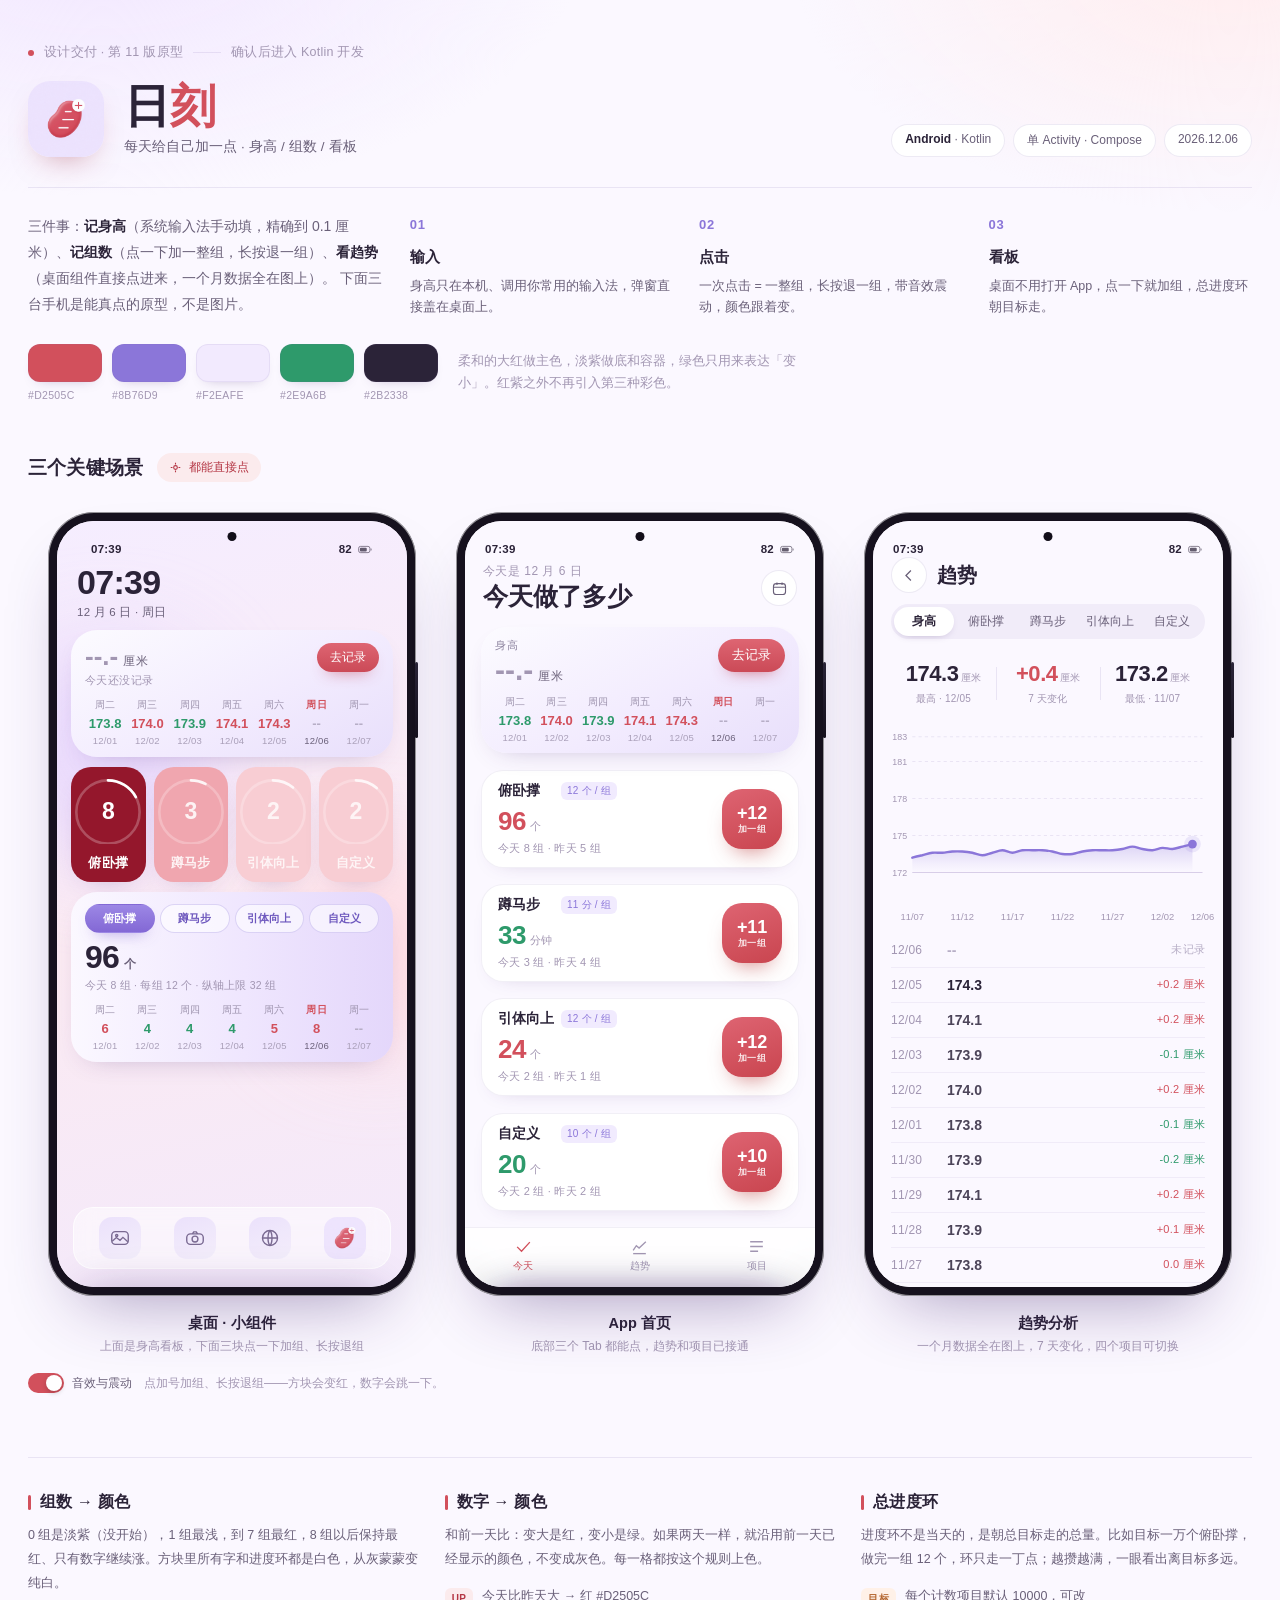
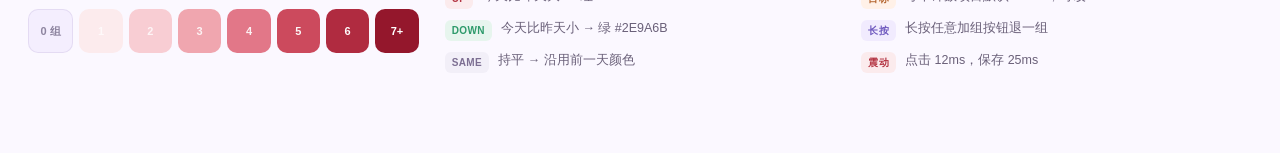
==== commit 6cb1ea82: "1.2.4: 方块误触三层判定根治、浮字四块统一+局部重绘、长按150ms、身高弹窗居中、项目页副标题按住变红、音效对齐、五段间隙等距、设置页瘦身" ====
--- a/每日刻度APP原型版本1.html
+++ b/每日刻度APP原型版本1.html
@@ -165,7 +165,14 @@
 .app-head h2{font-family:var(--num);font-size:25px;font-weight:800;letter-spacing:-.01em}
 .icon-btn{width:36px;height:36px;border-radius:50%;border:1px solid var(--line);background:#fff;display:grid;place-items:center;cursor:pointer;color:var(--ink2);transition:transform .16s var(--spring),background .2s}
 .icon-btn:active{transform:scale(.9);background:#F6F1FF}
-.app-body{flex:1;padding:4px 16px 0;display:flex;flex-direction:column;gap:8px;overflow:hidden;min-height:0;scrollbar-width:none}
+/* 项目页标题区：整块是「长按 5 秒进设置」的命中区（真机上就是这个 LinearLayout），
+   按住时后半句「长按项目进入设置」变红，看得见自己在长按 */
+.app-head .head-hold{padding:2px 0;border-radius:10px;cursor:pointer;user-select:none;-webkit-tap-highlight-color:transparent}
+.app-head .head-hold .hold-hint{color:var(--ink3);transition:color .18s var(--ease)}
+.app-head .head-hold.holding .hold-hint{color:var(--red)}
+.app-body{flex:1;padding:4px 16px 0;display:flex;flex-direction:column;justify-content:space-between;overflow:hidden;min-height:0;scrollbar-width:none}
+/* 5 个间隙等距：身高卡之后 1 个 + 4 张计数卡的卡间 3 个 + 末卡与底栏之间 1 个，
+   全部由 space-between 均分剩余空间（真机上就是这 5 个 weight 弹簧） */
 .app-body::-webkit-scrollbar{display:none}
 
 /* 首页计数卡 */
@@ -194,7 +201,8 @@
 .wm-grid .corner{font-size:10px;color:var(--ink3)}
 
 /* 项目页 */
-.proj-list{flex:1;padding:6px 16px 14px;overflow:auto;display:flex;flex-direction:column;gap:12px}
+.proj-list{flex:1;padding:6px 16px 12px;overflow:auto;display:flex;flex-direction:column;gap:12px}
+/* 4 个卡间 + 末卡与底栏之间 1 个（由底部 padding 提供），合计 5 个间隙全部 12px */
 .proj-card{border-radius:20px;background:#fff;border:1px solid rgba(120,96,170,.1);padding:14px 16px;display:flex;align-items:center;gap:12px;flex:1;min-height:0}
 .proj-card .ic{width:42px;height:42px;border-radius:14px;display:grid;place-items:center;flex:none;background:var(--lilac-2);color:var(--purple-deep)}
 .proj-card .ic svg{width:21px;height:21px}
@@ -305,6 +313,16 @@
 .switch.on .track{background:var(--red)}
 .switch.on .track::after{transform:translateX(16px)}
 
+/* ---------- 隐藏设置页（长按项目标题区或底栏「项目」5 秒进入，不给底栏入口） ---------- */
+.set-body{flex:1;padding:4px 16px 0;display:flex;flex-direction:column;min-height:0}
+.set-row{border-radius:18px;padding:13px 14px;display:flex;align-items:center;gap:12px;background:linear-gradient(152deg,#FCFBFF,#F2EBFE 58%,#E8DFFB);box-shadow:var(--shadow-card);cursor:pointer;transition:transform .16s var(--spring)}
+.set-row:active{transform:scale(.985)}
+.set-row .set-ic{width:38px;height:38px;border-radius:12px;display:grid;place-items:center;flex:none;background:rgba(139,118,217,.16);color:var(--purple-deep)}
+.set-row .set-t{flex:1;min-width:0}
+.set-row .set-nm{font-size:14px;font-weight:600}
+.set-row .set-ds{font-size:11px;color:var(--ink3);margin-top:3px;line-height:1.45}
+.set-ver{margin-top:auto;padding:18px 0 20px;text-align:center;font-size:11px;color:var(--ink3);letter-spacing:.04em}
+
 @media (max-width:1200px){
   .stage{grid-template-columns:repeat(2,368px);gap:34px}
   .lead{grid-template-columns:1fr 1fr}
@@ -327,7 +345,7 @@
 
   <!-- ===== 展板头部 ===== -->
   <header class="masthead">
-    <div class="kicker"><span class="dot"></span>设计交付 · 第 10 版原型1<span class="sep"></span>确认后进入 Kotlin 开发</div>
+    <div class="kicker"><span class="dot"></span>设计交付 · 第 11 版原型<span class="sep"></span>确认后进入 Kotlin 开发</div>
     <div class="head-row">
       <div class="title-block">
         <div class="appicon"><img src="assets/icon-a.png" alt="日刻图标"></div>
@@ -482,8 +500,8 @@
             <div class="view" id="view-projects">
               <div class="app-head">
                 <div class="row">
-                  <div>
-                    <div class="d">所有记录项目</div>
+                  <div class="head-hold" data-hold-settings>
+                    <div class="d">所有日刻项目 · <span class="hold-hint">长按项目进入设置</span></div>
                     <h2>项目</h2>
                   </div>
                   <button class="icon-btn" data-act="go-home" aria-label="返回">
@@ -492,6 +510,34 @@
                 </div>
               </div>
               <div class="proj-list" data-region="projects"></div>
+            </div>
+
+            <!-- 视图：设置（长按标题区或底栏「项目」5 秒进入，平时隐藏） -->
+            <div class="view" id="view-settings">
+              <div class="app-head">
+                <div class="row">
+                  <div>
+                    <div class="d">日刻 · 桌面与模块</div>
+                    <h2>设置</h2>
+                  </div>
+                  <button class="icon-btn" data-act="go-projects" aria-label="返回">
+                    <svg viewBox="0 0 24 24" width="17" height="17" fill="none" stroke="currentColor" stroke-width="1.8"><path d="M14 5 7 12l7 7"/></svg>
+                  </button>
+                </div>
+              </div>
+              <div class="set-body">
+                <div class="set-row" data-act="toggle-hook">
+                  <div class="set-ic">
+                    <svg viewBox="0 0 24 24" width="19" height="19" fill="none" stroke="currentColor" stroke-width="1.6"><rect x="4" y="3.6" width="16" height="16.8" rx="4.5"/><path d="M8.4 9.2h7.2M8.4 13.6h4.6"/></svg>
+                  </div>
+                  <div class="set-t">
+                    <div class="set-nm">接管桌面长按</div>
+                    <div class="set-ds">桌面上长按方块退一组；关掉即刻恢复原生</div>
+                  </div>
+                  <div class="switch on" id="sw-hook"><span class="track"></span></div>
+                </div>
+                <div class="set-ver">日刻 v1.2.3 · 预览版</div>
+              </div>
             </div>
 
             <div class="tabbar">
@@ -908,6 +954,7 @@
       ${stripHTML(h, hcs)}
     </div>
     ${counters}
+    <div style="height:0;flex:none" aria-hidden="true"></div>
   `;
 }
 
@@ -1167,7 +1214,7 @@
 }
 function switchView(v){
   S.view = v;
-  document.querySelectorAll('#view-home,#view-trend,#view-projects')
+  document.querySelectorAll('#view-home,#view-trend,#view-projects,#view-settings')
     .forEach(el => el.classList.toggle('on', el.id === 'view-' + v));
   document.querySelectorAll('.tabbar .tab')
     .forEach(t => t.classList.toggle('on', t.dataset.act === 'go-' + v));
@@ -1403,6 +1450,39 @@
 });
 
 /* ============================================================
+   隐藏设置页入口（与真机一致的两条通道）
+   · 项目页标题区副标题行「所有日刻项目 · 长按项目进入设置」整行按住 5 秒
+   · 底栏「项目」Tab 按住 5 秒（任何页面都行）
+   按住期间副标题后半段变红，给到「真的在长按」的反馈
+   ============================================================ */
+let settingsTimer = null, settingsHoldEl = null, settingsFired = false;
+function settingsPressStart(el){
+  settingsHoldEl = el;
+  el.classList.add('holding');
+  settingsTimer = setTimeout(() => {
+    settingsTimer = null;
+    settingsFired = true;
+    if(settingsHoldEl){ settingsHoldEl.classList.remove('holding'); settingsHoldEl = null; }
+    haptic(16); beep(760, .08, .12);
+    switchView('settings');
+    tabLastTap = {};
+  }, 5000);
+}
+function settingsPressEnd(){
+  if(settingsTimer){ clearTimeout(settingsTimer); settingsTimer = null; }
+  if(settingsHoldEl){ settingsHoldEl.classList.remove('holding'); settingsHoldEl = null; }
+}
+document.addEventListener('pointerdown', e => {
+  settingsFired = false;
+  const hold = e.target.closest('[data-hold-settings]');
+  const tab = e.target.closest('.tabbar .tab');
+  const tabIsProjects = tab && tab.dataset.act === 'go-projects';
+  if(hold || tabIsProjects) settingsPressStart(hold || tab);
+});
+document.addEventListener('pointerup', settingsPressEnd);
+document.addEventListener('pointercancel', settingsPressEnd);
+
+/* ============================================================
    点击事件
    ============================================================ */
 document.addEventListener('click', e => {
@@ -1428,8 +1508,9 @@
   }
   else if(act === 'close-sheet'){ closeSheet(screen); }
   else if(act === 'save-height'){ saveHeight(screen); }
-  else if(act === 'go-home'){ switchView('home'); tabLastTap = {}; }
+  else if(act === 'go-home'){ if(settingsFired){ settingsFired = false; return; } switchView('home'); tabLastTap = {}; }
   else if(act === 'go-trend' || act === 'go-projects'){
+    if(settingsFired){ settingsFired = false; return; }   // 长按进了设置页，忽略随后的点击
     const target = act === 'go-trend' ? 'trend' : 'projects';
     const now = Date.now();
     if(tabLastTap[act] && now - tabLastTap[act] < 420){
@@ -1459,6 +1540,12 @@
   }
   else if(act === 'cancel-confirm'){ cancelConfirm(screen); }
   else if(act === 'do-reset'){ resetProject(screen); }
+  else if(act === 'toggle-hook'){
+    const sw = document.getElementById('sw-hook');
+    const on = sw.classList.toggle('on');
+    S.hook = on;
+    haptic(10); beep(988, .07, .12);
+  }
   else if(act === 'close-edit'){ dismissEdit(screen); }
   else if(act === 'unit-个' || act === 'unit-招' || act === 'unit-分钟'){
     el.closest('.unit-switch').querySelectorAll('button')
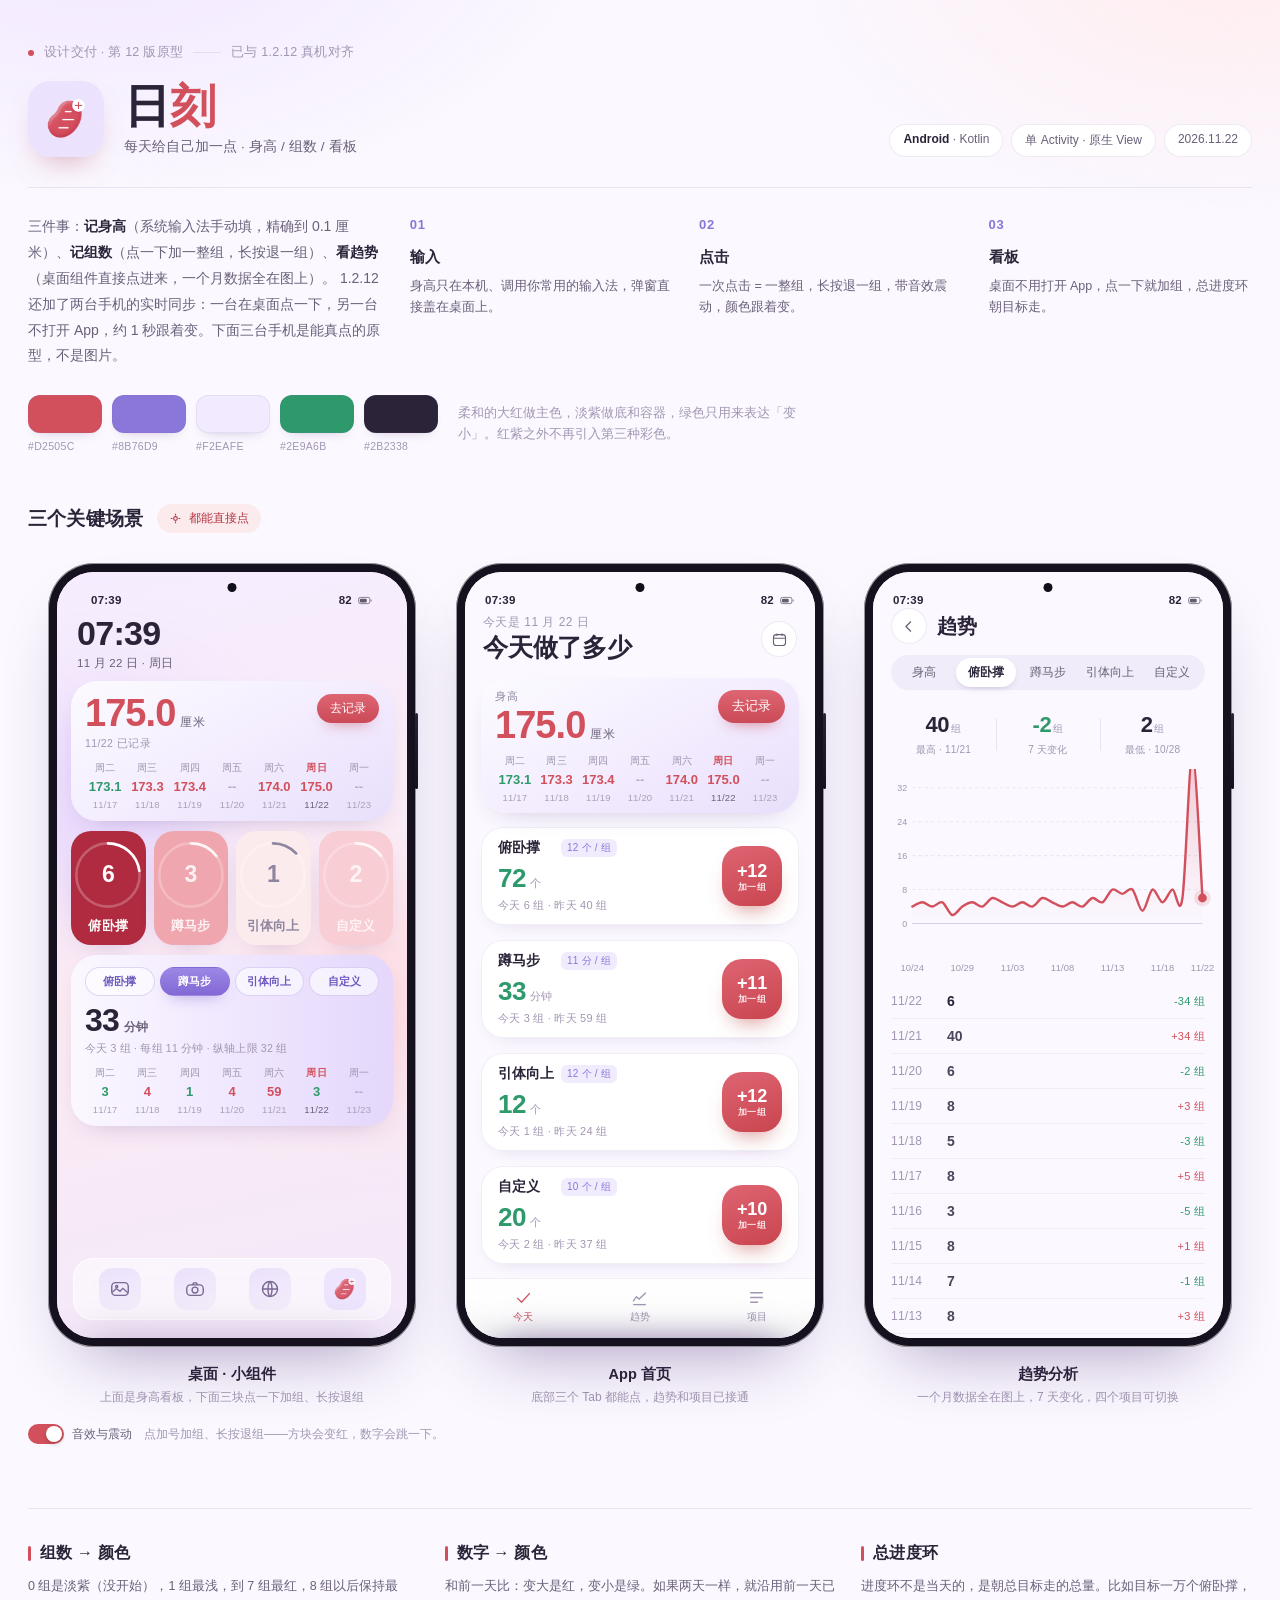
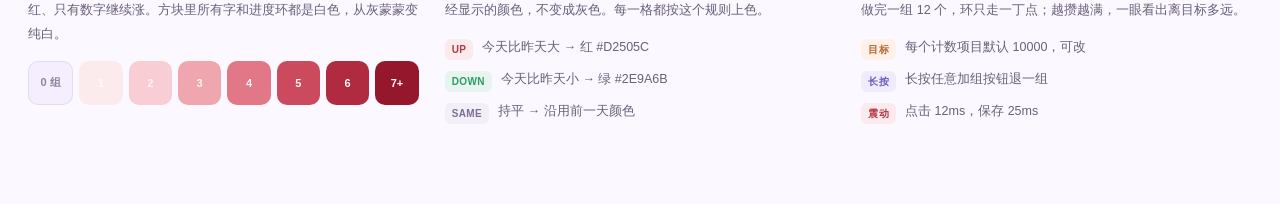
==== commit 71ec585c: "feat: 1.4.1 电脑端三页一屏重排 + 全页防抖 + 弹窗点外部关闭；手机 OKOK 首页清推广位 含 1.4.0 未提交部分：体脂/肌肉都从 OKOK 真实测量取数、旧「身高」语义迁移为「肌" ====
--- a/每日刻度APP原型版本1.html
+++ b/每日刻度APP原型版本1.html
@@ -1,1662 +1,1757 @@
-<!DOCTYPE html>
-<html lang="zh-CN">
-<head>
-<meta charset="UTF-8">
-<meta name="viewport" content="width=device-width, initial-scale=1">
-<title>日刻 · App 交互原型</title>
-<link rel="icon" href="data:image/svg+xml,%3Csvg xmlns='http://www.w3.org/2000/svg' viewBox='0 0 64 64'%3E%3Crect width='64' height='64' rx='16' fill='%23F2EAFE'/%3E%3Cpath d='M38 14c8 2 12 11 9 19-3 8-12 12-19 9-4-2-4-7-2-11 2-4 6-5 8-9 1-4 1-8 4-8z' fill='%23D2505C'/%3E%3C/svg%3E">
-<link rel="stylesheet" href="https://miaoda.feishu.cn/fonts/css2?family=Nunito:wght@500;600;700;800&family=Noto+Sans+SC:wght@300;400;500;700&display=swap">
-<style>
-/* ============================================================
-   每日复刻 · 设计交付稿 v4
-   外框是"展板"，里面三台手机是真正可点的 App 原型
-   ============================================================ */
-:root{
-  --ink:#2B2338;
-  --ink2:#6A6079;
-  --ink3:#A296B2;
-  --paper:#FBF8FF;
-  --red:#D2505C;
-  --red-dk:#B43644;
-  --red-wash:#FBEBED;
-  --purple:#8B76D9;
-  --purple-deep:#6E58BE;
-  --lilac-2:#F3ECFE;
-  --lilac-3:#E9DFFB;
-  --green:#2E9A6B;
-  --green-wash:#E7F5EE;
-  --flat:#8E85A0;
-  --line:rgba(120,96,170,.13);
-  --shadow-card:0 10px 28px -18px rgba(74,45,120,.42);
-  --shadow-phone:0 34px 70px -34px rgba(58,28,104,.46), 0 0 0 1px rgba(255,255,255,.55) inset;
-  --spring:cubic-bezier(.34,1.56,.64,1);
-  --ease:cubic-bezier(.22,.61,.36,1);
-  --cn:'Noto Sans SC','PingFang SC','Microsoft YaHei',sans-serif;
-  --num:'Nunito','Noto Sans SC','PingFang SC',sans-serif;
-}
-*{box-sizing:border-box;margin:0;padding:0}
-html{-webkit-text-size-adjust:100%}
-body{
-  background:#FBF8FF;color:var(--ink);font-family:var(--cn);
-  -webkit-font-smoothing:antialiased;padding:0 28px 80px;
-}
-body::before{
-  content:"";position:fixed;inset:0;z-index:-1;pointer-events:none;
-  background:
-    radial-gradient(760px 420px at 8% -8%, #F1E6FF 0%, rgba(241,230,255,0) 64%),
-    radial-gradient(700px 400px at 96% -4%, #FFEDEF 0%, rgba(255,237,239,0) 62%);
-}
-.wrap{max-width:1244px;margin:0 auto}
-
-/* ---------- 展板头部 ---------- */
-.masthead{padding-top:44px}
-.kicker{display:flex;align-items:center;gap:10px;font-size:12.5px;color:var(--ink3);letter-spacing:.02em}
-.kicker .dot{width:6px;height:6px;border-radius:50%;background:var(--red);flex:none}
-.kicker .sep{width:28px;height:1px;background:var(--line)}
-.head-row{display:flex;align-items:flex-end;justify-content:space-between;gap:32px;margin-top:20px;flex-wrap:wrap}
-.title-block{display:flex;align-items:center;gap:20px}
-.appicon{width:76px;height:76px;border-radius:22px;overflow:hidden;flex:none;box-shadow:0 14px 30px -16px rgba(160,40,60,.5)}
-.appicon img{width:100%;height:100%;display:block;object-fit:cover}
-.title-block h1{font-family:var(--num);font-size:46px;font-weight:800;letter-spacing:-.01em;line-height:1.06}
-.title-block h1 em{font-style:normal;color:var(--red)}
-.subline{margin-top:8px;font-size:13.5px;color:var(--ink2);letter-spacing:.01em}
-.head-meta{display:flex;gap:8px;flex-wrap:wrap;justify-content:flex-end}
-.chip{font-size:12px;color:var(--ink2);background:#fff;border:1px solid var(--line);border-radius:999px;padding:7px 13px;white-space:nowrap}
-.chip b{color:var(--ink);font-weight:600}
-.lead{margin-top:30px;padding-top:26px;border-top:1px var(--line);display:grid;grid-template-columns:1.35fr 1fr 1fr 1fr;gap:26px;border-top-style:solid}
-.lead-intro{font-size:14px;line-height:1.85;color:var(--ink2);max-width:34em}
-.lead-intro strong{color:var(--ink);font-weight:600}
-.lead-cell{font-size:12.5px;line-height:1.7;color:var(--ink2)}
-.lead-cell .n{font-family:var(--num);font-size:13px;font-weight:800;color:var(--purple);letter-spacing:.06em;display:block;margin-bottom:8px}
-.lead-cell h3{font-size:15px;font-weight:600;color:var(--ink);margin-bottom:6px;letter-spacing:.01em}
-
-/* ---------- 色板 ---------- */
-.palette{display:flex;align-items:center;gap:20px;margin-top:26px;flex-wrap:wrap}
-.swatches{display:flex;gap:10px}
-.sw{width:74px}
-.sw i{display:block;height:38px;border-radius:12px;border:1px solid rgba(120,96,170,.1);box-shadow:0 6px 14px -10px rgba(60,30,100,.4)}
-.sw span{display:block;font-size:10.5px;color:var(--ink3);margin-top:7px;letter-spacing:.03em;font-family:var(--num)}
-.palette-note{font-size:12.5px;color:var(--ink3);line-height:1.7;max-width:30em}
-
-/* ---------- 舞台 ---------- */
-.stage-head{display:flex;align-items:center;gap:14px;margin-top:52px}
-.stage-head h2{font-size:19px;font-weight:600;letter-spacing:.01em}
-.hint{display:inline-flex;align-items:center;gap:7px;font-size:12px;color:var(--red-dk);background:var(--red-wash);border-radius:999px;padding:6px 12px}
-.hint svg{width:13px;height:13px;flex:none}
-.stage{display:grid;grid-template-columns:repeat(3,368px);gap:40px;justify-content:center;margin-top:30px}
-.device-col{display:flex;flex-direction:column;align-items:center;gap:16px}
-.device-label{text-align:center;margin-top:2px}
-.device-label strong{display:block;font-size:14.5px;font-weight:600;letter-spacing:.01em}
-.device-label span{display:block;font-size:12px;color:var(--ink3);margin-top:5px}
-.device{width:368px;height:784px;border-radius:46px;background:#16111E;padding:9px;box-shadow:var(--shadow-phone);position:relative;flex:none}
-.device::after{content:"";position:absolute;right:-2px;top:150px;width:3px;height:76px;border-radius:3px;background:linear-gradient(#2a2438,#16111E)}
-.screen{width:100%;height:100%;border-radius:37px;overflow:hidden;position:relative;background:#FBF8FF;isolation:isolate}
-.hole{position:absolute;left:50%;top:11px;width:9px;height:9px;border-radius:50%;background:#120E19;transform:translateX(-50%);z-index:60}
-
-/* ---------- 状态栏 ---------- */
-.statusbar{height:36px;display:flex;align-items:flex-end;justify-content:space-between;padding:0 20px 2px;font-size:11.5px;color:var(--ink);font-family:var(--num);font-weight:700;position:relative;z-index:50;letter-spacing:.02em}
-.statusbar .right{display:flex;align-items:center;gap:6px}
-.sbi{width:15px;height:11px;opacity:.72}
-
-/* ---------- 桌面 ---------- */
-.desk{position:absolute;inset:0;background:linear-gradient(168deg,#F5EDFF 0%,#FBEAF2 52%,#F3E9FB 100%)}
-.desk .blob{position:absolute;border-radius:50%;filter:blur(46px);opacity:.7;pointer-events:none}
-.desk .b1{width:220px;height:220px;background:#E3D2FF;left:-60px;top:120px}
-.desk .b2{width:200px;height:200px;background:#FFD7DE;right:-70px;top:330px}
-.desk-inner{position:relative;z-index:2;padding:0 14px}
-.dock{position:absolute;left:16px;right:16px;bottom:18px;z-index:3;display:flex;justify-content:space-around;padding:9px 8px;background:rgba(255,255,255,.5);border:1px solid rgba(255,255,255,.72);border-radius:20px;backdrop-filter:blur(10px)}
-.dock .di{width:42px;height:42px;border-radius:13px;display:grid;place-items:center;background:linear-gradient(160deg,#E9DFFB,#F2EDFB);opacity:.9}
-.dock .di svg{width:22px;height:22px}
-.clock{padding:8px 6px 10px}
-.clock .t{font-family:var(--num);font-size:34px;font-weight:800;line-height:1;letter-spacing:-.02em}
-.clock .d{font-size:11.5px;color:var(--ink2);margin-top:6px;letter-spacing:.02em}
-.desk-grid{display:flex;flex-direction:column;gap:10px}
-.mini-row{display:grid;grid-template-columns:repeat(4,1fr);gap:8px}
-.span4{grid-column:span 4}
-
-/* ---------- 通用大卡 ---------- */
-.bigcard{border-radius:26px;padding:13px 14px 11px;background:linear-gradient(152deg,#FCFBFF 0%,#F2EBFE 58%,#E8DFFB 100%);box-shadow:var(--shadow-card);position:relative;overflow:hidden;cursor:pointer;transition:transform .18s var(--spring);display:flex;flex-direction:column}
-.bigcard:active{transform:scale(.982)}
-.bigcard .top{display:flex;align-items:flex-start;justify-content:space-between;gap:8px}
-.bignum{display:flex;align-items:baseline;gap:5px;font-family:var(--num);line-height:1}
-.bignum .v{font-size:38px;font-weight:800;letter-spacing:-.025em;transition:color .32s var(--ease),transform .3s var(--spring)}
-.bignum .u{font-size:12px;color:var(--ink2);font-weight:500;letter-spacing:.04em}
-.bignum .empty{font-size:26px;font-weight:700;color:var(--ink3)}
-.tstamp{font-size:10.5px;color:var(--ink3);margin-top:5px;letter-spacing:.04em;font-family:var(--num)}
-.pill-btn{border:0;border-radius:999px;padding:8px 14px;font-size:12.5px;font-family:var(--cn);font-weight:500;color:#fff;background:linear-gradient(180deg,#DE6572,#CB4A57);box-shadow:0 8px 16px -10px rgba(190,50,70,.8);cursor:pointer;white-space:nowrap;transition:transform .16s var(--spring),filter .2s}
-.pill-btn:active{transform:scale(.94);filter:brightness(.94)}
-
-/* 7 天条带（固定周二→周一周期） */
-.strip{display:grid;grid-template-columns:repeat(7,1fr);gap:2px;margin-top:auto;padding-top:10px}
-.strip .cell{text-align:center}
-.strip .w{font-size:10px;color:#9C92AC;letter-spacing:.02em}
-.strip .n{font-family:var(--num);font-size:13px;font-weight:700;margin-top:5px;line-height:1.1;transition:color .3s}
-.strip .dd{font-size:9.5px;color:#A99FB8;margin-top:4px;font-family:var(--num);letter-spacing:.02em}
-.strip .cell.today .w{color:var(--red);font-weight:600}
-.strip .cell.today .dd{color:var(--ink2)}
-
-/* ---------- 方块组件（1×1：对齐真实桌面组件，白字 + 总进度环） ---------- */
-.tile{border-radius:20px;display:flex;flex-direction:column;align-items:center;cursor:pointer;position:relative;overflow:hidden;transition:background .34s var(--ease),transform .17s var(--spring),box-shadow .3s;box-shadow:var(--shadow-card);user-select:none;-webkit-tap-highlight-color:transparent;padding:0;aspect-ratio:223/343}
-.tile:active{transform:scale(.93)}
-.tile .ringwrap{position:relative;width:88.5%;aspect-ratio:1;margin-top:15%}
-.tile .ringwrap svg{position:absolute;inset:0;width:100%;height:100%}
-.tile .cnt{position:absolute;inset:0;display:grid;place-items:center;font-family:var(--num);font-size:23px;font-weight:800;line-height:1;transition:color .3s var(--ease);letter-spacing:-.02em}
-.tile .lbl{font-size:13px;letter-spacing:.02em;transition:color .3s var(--ease);margin-top:auto;margin-bottom:14%;font-weight:600;white-space:nowrap}
-.tile .pulse{position:absolute;left:50%;top:42%;width:56px;height:56px;margin:-28px 0 0 -28px;border-radius:50%;background:currentColor;opacity:0;pointer-events:none}
-
-/* ---------- 桌面 7 天计数大卡（从右往左紫色渐变） ---------- */
-.weekcard{background:linear-gradient(to left,#E4D7FB 0%,#EFE6FE 46%,#FBF8FF 100%);padding:12px 14px 11px;cursor:default}
-.weekcard:active{transform:none}
-.weektabs{display:flex;gap:5px;margin-bottom:8px}
-.weektabs button{flex:1;border:1px solid rgba(139,118,217,.28);background:rgba(255,255,255,.6);border-radius:999px;padding:6px 0;font-size:11px;font-family:var(--cn);font-weight:600;color:var(--purple-deep);cursor:pointer;transition:background .2s,color .2s,box-shadow .2s,border-color .2s}
-.weektabs button.on{background:linear-gradient(180deg,#9C87E5,#8368D5);color:#fff;border-color:transparent;box-shadow:0 8px 16px -10px rgba(110,80,200,.7)}
-.weekcard .wk-big{display:flex;align-items:baseline;gap:5px;font-family:var(--num);line-height:1}
-.weekcard .wk-big .v{font-size:32px;font-weight:800;letter-spacing:-.025em;color:var(--ink)}
-.weekcard .wk-big .u{font-size:11.5px;color:var(--ink2);font-weight:600}
-.weekcard .wk-sub{font-size:10.5px;color:var(--ink3);margin-top:6px;font-family:var(--num);letter-spacing:.02em}
-
-/* ---------- App 内三视图 ---------- */
-.app{position:absolute;inset:0;background:#FBF8FF;display:flex;flex-direction:column}
-.view{flex:1;display:none;flex-direction:column;min-height:0}
-.view.on{display:flex}
-.app-head{padding:2px 18px 10px}
-.app-head .d{font-size:12px;color:var(--ink3);letter-spacing:.04em}
-.app-head .row{display:flex;align-items:center;justify-content:space-between;margin-top:4px}
-.app-head h2{font-family:var(--num);font-size:25px;font-weight:800;letter-spacing:-.01em}
-.icon-btn{width:36px;height:36px;border-radius:50%;border:1px solid var(--line);background:#fff;display:grid;place-items:center;cursor:pointer;color:var(--ink2);transition:transform .16s var(--spring),background .2s}
-.icon-btn:active{transform:scale(.9);background:#F6F1FF}
-/* 项目页标题区：整块是「长按 5 秒进设置」的命中区（真机上就是这个 LinearLayout），
-   按住时后半句「长按项目进入设置」变红，看得见自己在长按 */
-.app-head .head-hold{padding:2px 0;border-radius:10px;cursor:pointer;user-select:none;-webkit-tap-highlight-color:transparent}
-.app-head .head-hold .hold-hint{color:var(--ink3);transition:color .18s var(--ease)}
-.app-head .head-hold.holding .hold-hint{color:var(--red)}
-.app-body{flex:1;padding:4px 16px 0;display:flex;flex-direction:column;justify-content:space-between;overflow:hidden;min-height:0;scrollbar-width:none}
-/* 5 个间隙等距：身高卡之后 1 个 + 4 张计数卡的卡间 3 个 + 末卡与底栏之间 1 个，
-   全部由 space-between 均分剩余空间（真机上就是这 5 个 weight 弹簧） */
-.app-body::-webkit-scrollbar{display:none}
-
-/* 首页计数卡 */
-.counter{border-radius:22px;background:#fff;border:1px solid rgba(120,96,170,.1);padding:11px 16px;display:flex;align-items:center;gap:12px;box-shadow:0 8px 22px -18px rgba(74,45,120,.4)}
-.counter .info{flex:1;min-width:0}
-.counter .nm{display:flex;align-items:center;gap:7px;font-size:14px;font-weight:600}
-.counter .nmtext{display:inline-block;min-width:4em;white-space:nowrap}   /* 项目名一律按 4 字宽占位，右侧 tag 起点对齐 */
-.counter .tag{font-size:10px;color:var(--purple);background:#F1EBFE;border-radius:6px;padding:2px 6px;font-weight:500;letter-spacing:.02em}
-.counter .val{display:flex;align-items:baseline;gap:4px;margin-top:6px;font-family:var(--num)}
-.counter .val .v{font-size:26px;font-weight:800;letter-spacing:-.02em;transition:color .3s var(--ease),transform .3s var(--spring)}
-.counter .val .u{font-size:11px;color:var(--ink3);font-weight:500}
-.counter .g{font-size:11px;color:var(--ink3);margin-top:4px;font-family:var(--num);letter-spacing:.02em}
-.addbtn{width:60px;height:60px;border-radius:20px;border:0;cursor:pointer;flex:none;background:linear-gradient(160deg,#DE6472,#C9454F);color:#fff;font-family:var(--num);font-weight:800;font-size:18px;letter-spacing:-.01em;display:flex;flex-direction:column;align-items:center;justify-content:center;line-height:1;box-shadow:0 12px 22px -12px rgba(190,70,70,.75);transition:transform .15s var(--spring),filter .2s,box-shadow .2s;-webkit-tap-highlight-color:transparent}
-.addbtn small{font-size:8.5px;font-weight:600;opacity:.86;margin-top:3px;letter-spacing:.06em;font-family:var(--cn)}
-.addbtn:active{transform:scale(.9);filter:brightness(.93);box-shadow:0 6px 12px -8px rgba(190,50,70,.6)}
-.counter.gold{background:linear-gradient(150deg,#FFDE73 0%,#F7C325 52%,#E0A10C 100%);border-color:transparent;box-shadow:0 14px 28px -16px rgba(200,150,20,.75)}
-
-/* 本周矩阵（替换原柱状图） */
-.weekmatrix{border-radius:22px;background:#fff;border:1px solid rgba(120,96,170,.1);padding:13px 14px 12px;box-shadow:0 8px 22px -18px rgba(74,45,120,.4)}
-.weekmatrix .hd{font-size:12.5px;font-weight:600;margin-bottom:9px}
-.wm-grid{display:grid;grid-template-columns:48px repeat(7,1fr);gap:3px 2px}
-.wm-grid .wh{font-size:10px;color:#9C92AC;text-align:center}
-.wm-grid .rn{font-size:10.5px;color:var(--ink2);display:flex;align-items:center;font-weight:600;white-space:nowrap}
-.wm-grid .wv{font-family:var(--num);font-size:12.5px;font-weight:800;text-align:center;line-height:1.4}
-.wm-grid .wd{font-size:9px;color:#A99FB8;text-align:center;font-family:var(--num);margin-top:2px}
-.wm-grid .corner{font-size:10px;color:var(--ink3)}
-
-/* 项目页 */
-.proj-list{flex:1;padding:6px 16px 12px;overflow:auto;display:flex;flex-direction:column;gap:12px}
-/* 4 个卡间 + 末卡与底栏之间 1 个（由底部 padding 提供），合计 5 个间隙全部 12px */
-.proj-card{border-radius:20px;background:#fff;border:1px solid rgba(120,96,170,.1);padding:14px 16px;display:flex;align-items:center;gap:12px;flex:1;min-height:0}
-.proj-card .ic{width:42px;height:42px;border-radius:14px;display:grid;place-items:center;flex:none;background:var(--lilac-2);color:var(--purple-deep)}
-.proj-card .ic svg{width:21px;height:21px}
-.proj-card .t{flex:1;min-width:0}
-.proj-card .t .nm{font-size:14px;font-weight:600}
-.proj-card .t .meta{font-size:11px;color:var(--ink3);margin-top:4px;font-family:var(--num)}
-.proj-card .t .meta b{color:var(--purple-deep);font-weight:700}
-.proj-card.editable{cursor:pointer;transition:transform .16s var(--spring),box-shadow .2s}
-.proj-card.editable:active{transform:scale(.975)}
-.proj-card .chev{flex:none;color:#B3A7C8;display:grid;place-items:center}
-.proj-card .chev svg{width:18px;height:18px}
-
-/* 项目页达成金色卡片 */
-.proj-card.gold{background:linear-gradient(150deg,#FFDE73 0%,#F7C325 52%,#E0A10C 100%);border-color:transparent;box-shadow:0 14px 28px -16px rgba(200,150,20,.75)}
-.proj-card.gold .ic{background:rgba(255,255,255,.30);color:#937cdf}
-.proj-card.gold .t .nm{color:#937cdf}
-.proj-card.gold .t .meta{color:#937cdf}
-.proj-card.gold .t .meta b{color:#937cdf}
-.proj-card.gold .chev{color:#937cdf}
-
-/* 清空重置确认弹窗（居中，单长条按钮，点外部取消） */
-.confirm-mask{position:absolute;inset:0;background:rgba(38,20,62,.34);z-index:85;opacity:0;pointer-events:none;transition:opacity .3s;backdrop-filter:blur(2px)}
-.confirm-mask.open{opacity:1;pointer-events:auto}
-.confirm-box{position:absolute;left:26px;right:26px;top:50%;z-index:86;background:#fff;border-radius:24px;padding:20px 18px 18px;transform:translateY(-50%) scale(.92);opacity:0;pointer-events:none;transition:transform .3s var(--spring),opacity .25s;box-shadow:0 24px 50px -20px rgba(40,20,80,.5)}
-.confirm-box.open{transform:translateY(-50%) scale(1);opacity:1;pointer-events:auto}
-.confirm-box .ct{font-size:16px;font-weight:700;text-align:center}
-.confirm-box .cs{font-size:12px;color:var(--ink3);text-align:center;margin-top:7px;line-height:1.7}
-.confirm-box .long-btn{width:100%;border:0;border-radius:16px;padding:14px 0;margin-top:19px;background:linear-gradient(180deg,#DE6572,#C8414E);color:#fff;font-family:var(--cn);font-size:14.5px;font-weight:600;letter-spacing:.05em;cursor:pointer;box-shadow:0 12px 24px -14px rgba(190,50,70,.8);transition:transform .16s var(--spring)}
-.confirm-box .long-btn:active{transform:scale(.97)}
-
-/* 自定义项目编辑弹层 */
-.custom-field{display:flex;flex-direction:column;gap:5px;margin-top:12px}
-.custom-field label{font-size:11.5px;color:var(--ink2);font-weight:600}
-.custom-field input{border:1px solid var(--line);border-radius:14px;padding:11px 14px;font-family:var(--num);font-size:16px;font-weight:700;outline:none;color:var(--ink);background:#FBF8FF;transition:border-color .2s}
-.custom-field input:focus{border-color:var(--purple)}
-.unit-switch{display:flex;gap:8px}
-.unit-switch button{flex:1;border:1px solid var(--line);background:#fff;border-radius:12px;padding:10px 0;font-size:13px;font-weight:600;color:var(--ink2);cursor:pointer;transition:all .2s}
-.unit-switch button.on{background:var(--purple);color:#fff;border-color:transparent}
-
-/* 底部 tab */
-.tabbar{height:60px;display:flex;align-items:center;justify-content:space-around;background:rgba(255,255,255,.86);backdrop-filter:blur(14px);border-top:1px solid rgba(120,96,170,.1);padding-bottom:5px;flex:none}
-.tab{display:flex;flex-direction:column;align-items:center;gap:3px;font-size:10px;color:var(--ink3);cursor:pointer;width:64px}
-.tab svg{width:19px;height:19px}
-.tab.on{color:var(--red)}
-
-/* ---------- 趋势页 ---------- */
-.trend-head{padding:0 18px 8px}
-.trend-head .row{display:flex;align-items:center;gap:10px}
-.trend-head h2{font-family:var(--num);font-size:20px;font-weight:800;flex:1;letter-spacing:-.01em}
-.seg{display:flex;gap:2px;background:#F1ECF9;border-radius:999px;padding:3px;margin-top:11px}
-.seg button{flex:1;border:0;background:transparent;border-radius:999px;padding:7px 0;font-size:11.5px;color:var(--ink2);font-family:var(--cn);cursor:pointer;transition:background .2s,color .2s,box-shadow .2s}
-.seg button.on{background:#fff;color:var(--ink);font-weight:600;box-shadow:0 3px 8px -5px rgba(60,30,100,.4)}
-.trend-scroll{flex:1;overflow:auto;min-height:0;touch-action:pan-y;scrollbar-width:none}
-.trend-scroll::-webkit-scrollbar{display:none}
-.stats{display:grid;grid-template-columns:1fr 1fr 1fr;margin-top:14px;align-items:center}
-.stats .s{text-align:center;position:relative}
-.stats .s+.s::before{content:"";position:absolute;left:0;top:6px;bottom:6px;width:1px;background:var(--line)}
-.stats .big{font-family:var(--num);font-size:22px;font-weight:800;letter-spacing:-.02em}
-.stats .big small{font-size:10px;font-weight:500;color:var(--ink3);margin-left:2px;letter-spacing:.02em}
-.stats .cap{font-size:10px;color:var(--ink3);margin-top:5px;letter-spacing:.02em}
-.chart{margin:12px 8px 0}
-.chart svg{width:100%;display:block}
-.rows{margin-top:6px;padding:0 18px;display:flex;flex-direction:column;gap:0}
-.rows .r{display:flex;align-items:center;gap:10px;padding:9px 0;border-bottom:1px solid rgba(120,96,170,.08);font-size:12px}
-.rows .r .dt{color:var(--ink3);font-family:var(--num);width:46px;letter-spacing:.02em}
-.rows .r .vv{font-family:var(--num);font-weight:700;font-size:14px;flex:1}
-.rows .r .dl{font-family:var(--num);font-size:11px;letter-spacing:.02em}
-
-/* ---------- 身高输入弹层（系统输入法） ---------- */
-.sheet{position:absolute;left:10px;right:10px;bottom:12px;z-index:80;background:#fff;border-radius:26px;padding:14px 18px 16px;box-shadow:0 -18px 44px -20px rgba(50,20,90,.35);transform:translateY(112%);transition:transform .34s var(--ease)}
-.sheet.open{transform:translateY(0)}
-.scrim{position:absolute;inset:0;background:rgba(38,20,62,.34);z-index:70;opacity:0;pointer-events:none;transition:opacity .3s;backdrop-filter:blur(2px)}
-.scrim.open{opacity:1;pointer-events:auto}
-.sheet .grab{width:36px;height:4px;border-radius:3px;background:#E4DBF1;margin:0 auto 11px}
-.sheet .st{font-size:15px;font-weight:600;text-align:center}
-.sheet .sd{font-size:11.5px;color:var(--ink3);text-align:center;margin-top:4px}
-.height-input{display:flex;align-items:center;justify-content:center;gap:6px;margin:14px 0 4px}
-.height-input input{border:0;outline:none;width:150px;font-family:var(--num);font-size:40px;font-weight:800;letter-spacing:-.02em;text-align:center;color:var(--ink);background:transparent;caret-color:var(--red)}
-.height-input .u{font-size:13px;color:var(--ink2);font-weight:600}
-.sheet-foot{display:flex;align-items:center;gap:10px;margin-top:14px}
-.save-btn{border:0;border-radius:16px;padding:13px 26px;background:linear-gradient(180deg,#DE6572,#C8414E);color:#fff;font-family:var(--cn);font-size:14px;font-weight:600;letter-spacing:.04em;cursor:pointer;box-shadow:0 14px 26px -14px rgba(190,50,70,.8);transition:transform .16s var(--spring)}
-.save-btn:active{transform:scale(.96)}
-.cancel-txt{border:0;background:transparent;font-size:13px;color:var(--ink3);cursor:pointer;font-family:var(--cn);padding:6px}
-
-@keyframes pop{0%{transform:scale(1)}32%{transform:scale(1.15)}100%{transform:scale(1)}}
-.pop{animation:pop .38s var(--spring)}
-
-/* ---------- 说明区块 ---------- */
-.notes{display:grid;grid-template-columns:repeat(3,1fr);gap:26px;margin-top:64px;padding-top:34px;border-top:1px solid var(--line)}
-.note h3{font-size:16px;font-weight:600;letter-spacing:.01em;display:flex;align-items:center;gap:9px}
-.note h3 .bar{width:3px;height:15px;border-radius:2px;background:var(--red)}
-.note p{font-size:12.5px;line-height:1.9;color:var(--ink2);margin-top:11px}
-.grad{display:flex;gap:6px;margin-top:14px}
-.grad i{flex:1;height:44px;border-radius:10px;display:grid;place-items:center;font-family:var(--num);font-size:11px;font-weight:700;font-style:normal}
-.grad i:first-child{border:1px solid var(--line)}
-.rule-list{margin-top:14px;display:flex;flex-direction:column;gap:9px}
-.rule{display:flex;align-items:flex-start;gap:9px;font-size:12.5px;line-height:1.7;color:var(--ink2)}
-.rule .k{flex:none;font-family:var(--num);font-size:10px;font-weight:800;padding:2px 7px;border-radius:6px;margin-top:2px;letter-spacing:.04em}
-.k.up{background:var(--red-wash);color:var(--red-dk)}
-.k.dn{background:var(--green-wash);color:var(--green)}
-.k.flat{background:#F2EFF8;color:#7C6E92}
-.k.snd{background:#F1EBFE;color:var(--purple-deep)}
-.k.mv{background:#FFF1E8;color:#B4652F}
-.feedback-bar{display:flex;align-items:center;gap:12px;margin-top:18px;flex-wrap:wrap}
-.switch{display:inline-flex;align-items:center;gap:8px;font-size:12px;color:var(--ink2);cursor:pointer;user-select:none}
-.switch .track{width:36px;height:20px;border-radius:999px;background:#E4DCEF;position:relative;transition:background .25s}
-.switch .track::after{content:"";position:absolute;left:2px;top:2px;width:16px;height:16px;border-radius:50%;background:#fff;box-shadow:0 2px 5px rgba(0,0,0,.18);transition:transform .25s var(--spring)}
-.switch.on .track{background:var(--red)}
-.switch.on .track::after{transform:translateX(16px)}
-
-/* ---------- 隐藏设置页（长按项目标题区或底栏「项目」5 秒进入，不给底栏入口） ---------- */
-.set-body{flex:1;padding:4px 16px 0;display:flex;flex-direction:column;min-height:0}
-.set-row{border-radius:18px;padding:13px 14px;display:flex;align-items:center;gap:12px;background:linear-gradient(152deg,#FCFBFF,#F2EBFE 58%,#E8DFFB);box-shadow:var(--shadow-card);cursor:pointer;transition:transform .16s var(--spring)}
-.set-row:active{transform:scale(.985)}
-.set-row .set-ic{width:38px;height:38px;border-radius:12px;display:grid;place-items:center;flex:none;background:rgba(139,118,217,.16);color:var(--purple-deep)}
-.set-row .set-t{flex:1;min-width:0}
-.set-row .set-nm{font-size:14px;font-weight:600}
-.set-row .set-ds{font-size:11px;color:var(--ink3);margin-top:3px;line-height:1.45}
-.set-ver{margin-top:auto;padding:18px 0 20px;text-align:center;font-size:11px;color:var(--ink3);letter-spacing:.04em}
-
-@media (max-width:1200px){
-  .stage{grid-template-columns:repeat(2,368px);gap:34px}
-  .lead{grid-template-columns:1fr 1fr}
-  .notes{grid-template-columns:1fr 1fr}
-}
-@media (max-width:820px){
-  body{padding:0 16px 60px}
-  .stage{grid-template-columns:368px;gap:30px}
-  .lead,.notes{grid-template-columns:1fr}
-  .title-block h1{font-size:36px}
-  .appicon{width:62px;height:62px;border-radius:18px}
-}
-@media (prefers-reduced-motion:reduce){
-  *{animation-duration:.001ms !important;transition-duration:.001ms !important}
-}
-</style>
-</head>
-<body>
-<div class="wrap">
-
-  <!-- ===== 展板头部 ===== -->
-  <header class="masthead">
-    <div class="kicker"><span class="dot"></span>设计交付 · 第 11 版原型<span class="sep"></span>确认后进入 Kotlin 开发</div>
-    <div class="head-row">
-      <div class="title-block">
-        <div class="appicon"><img src="assets/icon-a.png" alt="日刻图标"></div>
-        <div>
-          <h1>日<em>刻</em></h1>
-          <div class="subline">每天给自己加一点 · 身高 / 组数 / 看板</div>
-        </div>
-      </div>
-      <div class="head-meta">
-        <span class="chip"><b>Android</b> · Kotlin</span>
-        <span class="chip">单 Activity · Compose</span>
-        <span class="chip" id="ver-chip">2026.11.18</span>
-      </div>
-    </div>
-
-    <div class="lead">
-      <div class="lead-intro">
-        三件事：<strong>记身高</strong>（系统输入法手动填，精确到 0.1 厘米）、<strong>记组数</strong>（点一下加一整组，长按退一组）、<strong>看趋势</strong>（桌面组件直接点进来，一个月数据全在图上）。
-        下面三台手机是能真点的原型，不是图片。
-      </div>
-      <div class="lead-cell">
-        <span class="n">01</span>
-        <h3>输入</h3>
-        身高只在本机、调用你常用的输入法，弹窗直接盖在桌面上。
-      </div>
-      <div class="lead-cell">
-        <span class="n">02</span>
-        <h3>点击</h3>
-        一次点击 = 一整组，长按退一组，带音效震动，颜色跟着变。
-      </div>
-      <div class="lead-cell">
-        <span class="n">03</span>
-        <h3>看板</h3>
-        桌面不用打开 App，点一下就加组，总进度环朝目标走。
-      </div>
-    </div>
-
-    <div class="palette">
-      <div class="swatches">
-        <div class="sw"><i style="background:#D2505C"></i><span>#D2505C</span></div>
-        <div class="sw"><i style="background:#8B76D9"></i><span>#8B76D9</span></div>
-        <div class="sw"><i style="background:#F2EAFE"></i><span>#F2EAFE</span></div>
-        <div class="sw"><i style="background:#2E9A6B"></i><span>#2E9A6B</span></div>
-        <div class="sw"><i style="background:#2B2338"></i><span>#2B2338</span></div>
-      </div>
-      <div class="palette-note">柔和的大红做主色，淡紫做底和容器，绿色只用来表达「变小」。红紫之外不再引入第三种彩色。</div>
-    </div>
-  </header>
-
-  <!-- ===== 三台手机 ===== -->
-  <div class="stage-head">
-    <h2>三个关键场景</h2>
-    <span class="hint">
-      <svg viewBox="0 0 24 24" fill="none" stroke="currentColor" stroke-width="2"><circle cx="12" cy="12" r="3.4"/><path d="M12 3.2v3.2M12 17.6v3.2M3.2 12h3.2M17.6 12h3.2"/></svg>
-      都能直接点
-    </span>
-  </div>
-
-  <div class="stage">
-
-    <!-- 手机 1：桌面 -->
-    <div class="device-col">
-      <div class="device">
-        <div class="screen">
-          <div class="hole"></div>
-          <div class="desk">
-            <div class="blob b1"></div>
-            <div class="blob b2"></div>
-            <div class="desk-inner">
-              <div class="statusbar"><span>07:39</span><span class="right"><span>82</span><svg class="sbi" viewBox="0 0 24 16" fill="none" stroke="#2B2338" stroke-width="1.2"><rect x="1" y="3" width="18" height="10" rx="3"/><rect x="3" y="5" width="11" height="6" rx="1.6" fill="#2B2338" stroke="none"/><path d="M21 6.5v3"/></svg></span></div>
-              <div class="clock">
-                <div class="t" id="clock-t">07:39</div>
-                <div class="d" id="clock-d"></div>
-              </div>
-              <div class="desk-grid" data-region="desk"></div>
-            </div>
-            <div class="dock">
-              <div class="di"><svg viewBox="0 0 24 24" fill="none" stroke="#6B5A85" stroke-width="1.5"><rect x="3" y="5" width="18" height="14" rx="4"/><path d="M3.5 15.5l4.5-4 4 3 3.2-3.2 5.3 4.7"/><circle cx="8.4" cy="9.4" r="1.2"/></svg></div>
-              <div class="di"><svg viewBox="0 0 24 24" fill="none" stroke="#6B5A85" stroke-width="1.5"><rect x="3" y="7.5" width="18" height="11.5" rx="4"/><circle cx="12" cy="13.2" r="3.2"/><path d="M9.2 7.5l1.4-2.2h2.8L14.8 7.5"/></svg></div>
-              <div class="di"><svg viewBox="0 0 24 24" fill="none" stroke="#6B5A85" stroke-width="1.5"><circle cx="12" cy="12" r="8.2"/><path d="M3.8 12h16.4M12 3.8c2.9 3 2.9 13.4 0 16.4M12 3.8c-2.9 3-2.9 13.4 0 16.4"/></svg></div>
-              <div class="di" style="background:#fff;padding:0;overflow:hidden">
-                <img src="assets/icon-a.png" alt="" style="width:100%;height:100%;object-fit:cover;display:block">
-              </div>
-            </div>
-
-            <!-- 桌面身高输入弹层 -->
-            <div class="scrim" data-act="close-sheet"></div>
-            <div class="sheet" data-sheet>
-              <div class="grab"></div>
-              <div class="st">今天的身高</div>
-              <div class="sd">填到小数点后一位，输完自动保存，比如 173.4</div>
-              <div class="height-input">
-                <input type="text" inputmode="decimal" data-height-input aria-label="身高输入" placeholder="--.-">
-                <span class="u">厘米</span>
-              </div>
-            </div>
-          </div>
-        </div>
-      </div>
-      <div class="device-label">
-        <strong>桌面 · 小组件</strong>
-        <span>上面是身高看板，下面三块点一下加组、长按退组</span>
-      </div>
-    </div>
-
-    <!-- 手机 2：App（三视图） -->
-    <div class="device-col">
-      <div class="device">
-        <div class="screen">
-          <div class="hole"></div>
-          <div class="app">
-            <div class="statusbar"><span>07:39</span><span class="right"><span>82</span><svg class="sbi" viewBox="0 0 24 16" fill="none" stroke="#2B2338" stroke-width="1.2"><rect x="1" y="3" width="18" height="10" rx="3"/><rect x="3" y="5" width="11" height="6" rx="1.6" fill="#2B2338" stroke="none"/><path d="M21 6.5v3"/></svg></span></div>
-
-            <!-- 视图：今天 -->
-            <div class="view on" id="view-home">
-              <div class="app-head">
-                <div class="row">
-                  <div>
-                    <div class="d" id="home-date"></div>
-                    <h2>今天做了多少</h2>
-                  </div>
-                  <button class="icon-btn" data-act="go-projects" aria-label="项目">
-                    <svg viewBox="0 0 24 24" width="17" height="17" fill="none" stroke="currentColor" stroke-width="1.6"><rect x="3.5" y="5.2" width="17" height="15.3" rx="4"/><path d="M3.5 10.2h17M8.4 3.4v3.6M15.6 3.4v3.6"/></svg>
-                  </button>
-                </div>
-              </div>
-              <div class="app-body" data-region="home"></div>
-            </div>
-
-            <!-- 视图：趋势 -->
-            <div class="view" id="view-trend">
-              <div class="trend-head">
-                <div class="row">
-                  <button class="icon-btn" data-act="go-home" aria-label="返回">
-                    <svg viewBox="0 0 24 24" width="17" height="17" fill="none" stroke="currentColor" stroke-width="1.8"><path d="M14 5 7 12l7 7"/></svg>
-                  </button>
-                  <h2>趋势</h2>
-                  <span style="width:36px"></span>
-                </div>
-                <div class="seg" data-seg>
-                  <button class="on" data-act="seg" data-i="0">身高</button>
-                  <button data-act="seg" data-i="1">俯卧撑</button>
-                  <button data-act="seg" data-i="2">蹲马步</button>
-                  <button data-act="seg" data-i="3">引体向上</button>
-                  <button data-act="seg" data-i="4">自定义</button>
-                </div>
-              </div>
-              <div class="trend-scroll" data-region="trend"></div>
-            </div>
-
-            <!-- 视图：项目 -->
-            <div class="view" id="view-projects">
-              <div class="app-head">
-                <div class="row">
-                  <div class="head-hold" data-hold-settings>
-                    <div class="d">所有日刻项目 · <span class="hold-hint">长按项目进入设置</span></div>
-                    <h2>项目</h2>
-                  </div>
-                  <button class="icon-btn" data-act="go-home" aria-label="返回">
-                    <svg viewBox="0 0 24 24" width="17" height="17" fill="none" stroke="currentColor" stroke-width="1.8"><path d="M14 5 7 12l7 7"/></svg>
-                  </button>
-                </div>
-              </div>
-              <div class="proj-list" data-region="projects"></div>
-            </div>
-
-            <!-- 视图：设置（长按标题区或底栏「项目」5 秒进入，平时隐藏） -->
-            <div class="view" id="view-settings">
-              <div class="app-head">
-                <div class="row">
-                  <div>
-                    <div class="d">日刻 · 桌面与模块</div>
-                    <h2>设置</h2>
-                  </div>
-                  <button class="icon-btn" data-act="go-projects" aria-label="返回">
-                    <svg viewBox="0 0 24 24" width="17" height="17" fill="none" stroke="currentColor" stroke-width="1.8"><path d="M14 5 7 12l7 7"/></svg>
-                  </button>
-                </div>
-              </div>
-              <div class="set-body">
-                <div class="set-row" data-act="toggle-hook">
-                  <div class="set-ic">
-                    <svg viewBox="0 0 24 24" width="19" height="19" fill="none" stroke="currentColor" stroke-width="1.6"><rect x="4" y="3.6" width="16" height="16.8" rx="4.5"/><path d="M8.4 9.2h7.2M8.4 13.6h4.6"/></svg>
-                  </div>
-                  <div class="set-t">
-                    <div class="set-nm">接管桌面长按</div>
-                    <div class="set-ds">桌面上长按方块退一组；关掉即刻恢复原生</div>
-                  </div>
-                  <div class="switch on" id="sw-hook"><span class="track"></span></div>
-                </div>
-                <div class="set-ver">日刻 v1.2.3 · 预览版</div>
-              </div>
-            </div>
-
-            <div class="tabbar">
-              <div class="tab on" data-act="go-home">
-                <svg viewBox="0 0 24 24" fill="none" stroke="currentColor" stroke-width="1.7"><path d="M4 12.5 9.5 18 20 6.5"/></svg>
-                今天
-              </div>
-              <div class="tab" data-act="go-trend">
-                <svg viewBox="0 0 24 24" fill="none" stroke="currentColor" stroke-width="1.7"><path d="M4 17l4-6 3.5 3L20 6"/><path d="M4 21h16"/></svg>
-                趋势
-              </div>
-              <div class="tab" data-act="go-projects">
-                <svg viewBox="0 0 24 24" fill="none" stroke="currentColor" stroke-width="1.7"><path d="M4 6h16M4 12h16M4 18h10"/></svg>
-                项目
-              </div>
-            </div>
-
-            <!-- App 身高输入弹层 -->
-            <div class="scrim" data-act="close-sheet"></div>
-            <div class="sheet" data-sheet>
-              <div class="grab"></div>
-              <div class="st">今天的身高</div>
-              <div class="sd">填到小数点后一位，输完自动保存，比如 173.4</div>
-              <div class="height-input">
-                <input type="text" inputmode="decimal" data-height-input aria-label="身高输入" placeholder="--.-">
-                <span class="u">厘米</span>
-              </div>
-            </div>
-
-            <!-- App 最大组数设置弹层 -->
-            <div class="scrim" data-act="close-max"></div>
-            <div class="sheet" data-max-sheet>
-              <div class="grab"></div>
-              <div class="st">趋势纵轴上限</div>
-              <div class="sd">填这个项目一天最多做多少组，趋势图纵轴最高就到这个数</div>
-              <div class="height-input">
-                <input type="text" inputmode="numeric" data-max-input aria-label="最大组数" placeholder="32">
-                <span class="u">组</span>
-              </div>
-            </div>
-
-            <!-- 长按项目卡片：清空重置确认弹窗（点外部取消） -->
-            <div class="confirm-mask" data-act="cancel-confirm"></div>
-            <div class="confirm-box" data-confirm-box>
-              <div class="ct" data-confirm-title>清空重置</div>
-              <div class="cs" data-confirm-sub>这个项目的全部组数会清零，累计和进度环归零，确定要清空吗？</div>
-              <button class="long-btn" data-act="do-reset">清空重置</button>
-            </div>
-
-            <!-- 双击项目卡片：通用编辑（项目名 / 每组数值 / 单位） -->
-            <div class="scrim" data-act="close-edit"></div>
-            <div class="sheet" data-edit-sheet>
-              <div class="grab"></div>
-              <div class="st" data-edit-title>编辑项目</div>
-              <div class="sd">改名字、每组是多少，以及按个还是按分钟算</div>
-              <div class="custom-field">
-                <label>项目名称</label>
-                <input type="text" data-edit-name maxlength="4" placeholder="项目名（最多 4 字）">
-              </div>
-              <div class="custom-field">
-                <label>每组数值</label>
-                <input type="text" inputmode="numeric" data-edit-per placeholder="10">
-              </div>
-              <div class="custom-field">
-                <label>单位</label>
-                <div class="unit-switch">
-                  <button type="button" data-unit="个" data-act="unit-个">个</button>
-                  <button type="button" data-unit="招" data-act="unit-招">招</button>
-                  <button type="button" data-unit="分钟" data-act="unit-分钟">分钟</button>
-                </div>
-              </div>
-            </div>
-          </div>
-        </div>
-      </div>
-      <div class="device-label">
-        <strong>App 首页</strong>
-        <span>底部三个 Tab 都能点，趋势和项目已接通</span>
-      </div>
-    </div>
-
-    <!-- 手机 3：趋势 -->
-    <div class="device-col">
-      <div class="device">
-        <div class="screen">
-          <div class="hole"></div>
-          <div class="app">
-            <div class="statusbar"><span>07:39</span><span class="right"><span>82</span><svg class="sbi" viewBox="0 0 24 16" fill="none" stroke="#2B2338" stroke-width="1.2"><rect x="1" y="3" width="18" height="10" rx="3"/><rect x="3" y="5" width="11" height="6" rx="1.6" fill="#2B2338" stroke="none"/><path d="M21 6.5v3"/></svg></span></div>
-            <div class="trend-head">
-              <div class="row">
-                <button class="icon-btn" data-act="go-home" aria-label="返回">
-                  <svg viewBox="0 0 24 24" width="17" height="17" fill="none" stroke="currentColor" stroke-width="1.8"><path d="M14 5 7 12l7 7"/></svg>
-                </button>
-                <h2>趋势</h2>
-                <span style="width:36px"></span>
-              </div>
-              <div class="seg" data-seg>
-                <button class="on" data-act="seg" data-i="0">身高</button>
-                <button data-act="seg" data-i="1">俯卧撑</button>
-                <button data-act="seg" data-i="2">蹲马步</button>
-                <button data-act="seg" data-i="3">引体向上</button>
-                <button data-act="seg" data-i="4">自定义</button>
-              </div>
-            </div>
-            <div class="trend-scroll" data-region="trend-standalone"></div>
-          </div>
-        </div>
-      </div>
-      <div class="device-label">
-        <strong>趋势分析</strong>
-        <span>一个月数据全在图上，7 天变化，四个项目可切换</span>
-      </div>
-    </div>
-
-  </div>
-
-  <!-- ===== 说明 ===== -->
-  <div class="feedback-bar">
-    <div class="switch on" id="sw-sfx" data-act="toggle-sfx"><span class="track"></span>音效与震动</div>
-    <span style="font-size:12px;color:#A296B2">点加号加组、长按退组——方块会变红，数字会跳一下。</span>
-  </div>
-
-  <section class="notes">
-    <div class="note">
-      <h3><span class="bar"></span>组数 → 颜色</h3>
-      <p>0 组是淡紫（没开始），1 组最浅，到 7 组最红，8 组以后保持最红、只有数字继续涨。方块里所有字和进度环都是白色，从灰蒙蒙变纯白。</p>
-      <div class="grad" id="grad"></div>
-    </div>
-    <div class="note">
-      <h3><span class="bar"></span>数字 → 颜色</h3>
-      <p>和前一天比：变大是红，变小是绿。如果两天一样，就沿用前一天已经显示的颜色，不变成灰色。每一格都按这个规则上色。</p>
-      <div class="rule-list">
-        <div class="rule"><span class="k up">UP</span>今天比昨天大 → 红 #D2505C</div>
-        <div class="rule"><span class="k dn">DOWN</span>今天比昨天小 → 绿 #2E9A6B</div>
-        <div class="rule"><span class="k flat">SAME</span>持平 → 沿用前一天颜色</div>
-      </div>
-    </div>
-    <div class="note">
-      <h3><span class="bar"></span>总进度环</h3>
-      <p>进度环不是当天的，是朝总目标走的总量。比如目标一万个俯卧撑，做完一组 12 个，环只走一丁点；越攒越满，一眼看出离目标多远。</p>
-      <div class="rule-list">
-        <div class="rule"><span class="k mv">目标</span>每个计数项目默认 10000，可改</div>
-        <div class="rule"><span class="k snd">长按</span>长按任意加组按钮退一组</div>
-        <div class="rule"><span class="k up">震动</span>点击 12ms，保存 25ms</div>
-      </div>
-    </div>
-  </section>
-</div>
-
-<script>
-/* ============================================================
-   状态与数据（一个月演示数据，确定性生成，每次打开一致）
-   ============================================================ */
-function mulberry32(a){return function(){a|=0;a=a+0x6D2B79F5|0;let t=Math.imul(a^a>>>15,1|a);t=t+Math.imul(t^t>>>7,61|t)^t;return((t^t>>>14)>>>0)/4294967296;};}
-const rnd = mulberry32(20261116);
-function ri(a,b){return Math.floor(rnd()*(b-a+1))+a;}
-
-const N = 30;
-const baseNow = new Date();                       // 今天 = 打开原型这一天（条带周期永远周二→周一）
-const dateObjs = [];
-for(let i = N - 1; i >= 0; i--){ const d = new Date(baseNow); d.setDate(d.getDate() - i); dateObjs.push(d); }
-const pad2 = x => String(x).padStart(2, '0');
-const days = dateObjs.map(d => pad2(d.getMonth() + 1) + '/' + pad2(d.getDate()));
-const WK = ['周日','周一','周二','周三','周四','周五','周六'];
-const weeks = dateObjs.map(d => WK[d.getDay()]);
-const LAST = N - 1;
-
-/* 计数数据（组数） */
-const pushData   = Array.from({length:N}, () => ri(2, 8));
-const horseData  = Array.from({length:N}, () => ri(1, 4));
-const pullupData = Array.from({length:N}, () => ri(1, 5));
-const customData = Array.from({length:N}, () => ri(1, 6));
-/* 身高：带连续性的一位小数，今天（最后一天）留空 */
-let hh = 173.4;
-const heightData = [];
-for(let i = 0; i < N; i++){
-  if(i === LAST){ heightData.push(null); break; }
-  hh = Math.round((hh + (rnd() - 0.5) * 0.5) * 10) / 10;
-  hh = Math.min(174.5, Math.max(172.0, hh));
-  heightData.push(hh);
-}
-
-const S = {
-  sfx: true, view: 'home', seg: 0, flash: null,
-  deskWeek: 'push', editingMax: null, confirmReset: null, customOpen: false,
-  days, weeks,
-  order: ['height','push','horse','pullup','custom'],
-  m: {
-    height:{ key:'height', name:'身高',     unit:'厘米', dec:1, per:0,  goal:0,     maxGroups:0, data:heightData },
-    push:  { key:'push',   name:'俯卧撑',   unit:'个',   dec:0, per:12, goal:10000, maxGroups:32, data:pushData },
-    horse: { key:'horse',  name:'蹲马步',   unit:'分钟', dec:0, per:11, goal:10000, maxGroups:32, data:horseData },
-    pullup:{ key:'pullup', name:'引体向上', unit:'个',   dec:0, per:12, goal:10000, maxGroups:32, data:pullupData },
-    custom:{ key:'custom', name:'自定义',   unit:'个',   dec:0, per:10, goal:10000, maxGroups:32, data:customData }
-  }
-};
-
-const INK_UP = '#D2505C', INK_DN = '#2E9A6B', INK_NONE = '#A99FB8';
-const BG_STEPS = ['#F4EEFE','#FCEBED','#F8CDD3','#F0A6AF','#E27788','#CC4A5D','#B02B40','#94172C'];
-/* 方块前景：0 档灰紫，1~7 档从半透明白变纯白 */
-const FG_WHITE = ['#8E85A0','rgba(255,255,255,.70)','rgba(255,255,255,.78)','rgba(255,255,255,.85)',
-                  'rgba(255,255,255,.90)','rgba(255,255,255,.95)','rgba(255,255,255,.98)','#FFFFFF'];
-/* 目标达成金黄（亮黄金，带高光/深金做金属渐变），达成后组件/卡片统一金色、白字 */
-const GOLD = '#F7C325', GOLD_DEEP = '#E0A10C', GOLD_HI = '#FFDE73';
-/* 金色金属渐变：横向（大卡，右深左浅，对齐紫卡方向）、斜向（方块/项目卡） */
-const GOLD_GRAD_H = `linear-gradient(to left,${GOLD_DEEP} 0%,${GOLD} 55%,${GOLD_HI} 100%)`;
-const GOLD_GRAD_V = `linear-gradient(150deg,${GOLD_HI} 0%,${GOLD} 52%,${GOLD_DEEP} 100%)`;
-
-/* 判断计数项目是否已达成目标（累计 ≥ 目标） */
-function isDone(m){ return m.per && cumTotal(m) >= m.goal; }
-
-function valOf(m, i){
-  const g = m.data[i];
-  if(g === null || g === undefined) return null;
-  return m.per ? g * m.per : g;
-}
-function fmt(v, dec){ return Number(v).toFixed(dec); }
-/* 千分位：固定用逗号，不依赖系统 locale（部分环境会输出成 10.000） */
-function nf(n){ return String(Math.round(n)).replace(/\B(?=(\d{3})+(?!\d))/g, ','); }
-function prevIndex(m, i){
-  for(let k = i - 1; k >= 0; k--){ if(valOf(m, k) !== null) return k; }
-  return -1;
-}
-/* 历史累计总数（用于总进度环） */
-function cumTotal(m){
-  let s = 0;
-  for(let i = 0; i < N; i++){ const v = valOf(m, i); if(v !== null) s += v; }
-  return s;
-}
-
-/* ============================================================
-   颜色规则：涨红跌绿，持平沿用前一天颜色（递归继承）
-   ============================================================ */
-function seriesColors(m){
-  const cs = [];
-  for(let i = 0; i < N; i++){
-    const v = valOf(m, i);
-    if(v === null){ cs[i] = ''; continue; }
-    const pi = prevIndex(m, i);
-    if(pi < 0){ cs[i] = INK_NONE; continue; }
-    const pv = valOf(m, pi);
-    if(v > pv + 1e-9) cs[i] = INK_UP;
-    else if(v < pv - 1e-9) cs[i] = INK_DN;
-    else cs[i] = cs[pi] || INK_NONE;   // 持平：继承前一个点的颜色
-  }
-  return cs;
-}
-
-/* ---------- 固定 7 天周期条带（周二 → 周一，不随今天滑动） ---------- */
-/* 距"本周二"几天：周二=0，周三=1 …… 周日=5，周一=6 */
-function periodOffset(){
-  const dow = baseNow.getDay();                 // 0=周日,1=周一,2=周二 … 6=周六
-  return (dow >= 2) ? (dow - 2) : (dow + 5);
-}
-/* 条带第 k 位（0..6）：对应日期与数据索引，今天之后一律空白 */
-function stripSlot(k){
-  const off = periodOffset();
-  const i = LAST + (k - off);
-  const d = new Date(baseNow); d.setDate(d.getDate() + (k - off));
-  return { i, d, future: i > LAST, past: i < 0 };
-}
-function stripHTML(m, cs){
-  let out = '<div class="strip">';
-  for(let k = 0; k < 7; k++){
-    const { i, d, future, past } = stripSlot(k);
-    const isToday = i === LAST;
-    const wk = WK[(k + 2) % 7];                 // k=0 周二 … k=6 周一
-    const dd = pad2(d.getMonth() + 1) + '/' + pad2(d.getDate());
-    let body;
-    if(future || past || valOf(m, i) === null){
-      body = '<div class="n" style="color:#B7AEC6">--</div>';
-    } else {
-      const v = valOf(m, i);
-      const txt = m.per ? fmt(v, 0) : fmt(v, m.dec);
-      body = `<div class="n" style="color:${cs[i]}">${txt}</div>`;
-    }
-    out += `<div class="cell${isToday ? ' today' : ''}">
-      <div class="w">${wk}</div>${body}
-      <div class="dd">${dd}</div>
-    </div>`;
-  }
-  return out + '</div>';
-}
-
-/* ---------- 方块总进度环（总量/目标，不是当天） ---------- */
-function ringSVG(m, fg){
-  const cum = cumTotal(m);
-  const p = Math.max(0, Math.min(cum / m.goal, 1));
-  const R = 48, C = 2 * Math.PI * R;
-  const track = 'rgba(255,255,255,.24)';
-  return `<svg viewBox="0 0 100 100" aria-hidden="true">
-    <circle cx="50" cy="50" r="${R}" fill="none" stroke="${track}" stroke-width="4"/>
-    <circle cx="50" cy="50" r="${R}" fill="none" stroke="${fg}" stroke-width="4"
-      stroke-linecap="round" stroke-dasharray="${C.toFixed(2)}"
-      stroke-dashoffset="${(C * (1 - p)).toFixed(2)}" transform="rotate(-90 50 50)"/>
-  </svg>`;
-}
-
-/* ---------- 方块组件（精简：只显示组数数字 + 项目名） ---------- */
-function tileHTML(m){
-  const groups = m.data[LAST] || 0;
-  const done = isDone(m);
-  const idx = Math.min(groups, 7);
-  const bg = done ? GOLD_GRAD_V : BG_STEPS[idx];
-  const fgIdx = groups === 1 ? 0 : idx;   // 数字 1 跟 0 同色（灰紫），浅粉背景上看得清
-  const fg = done ? '#FFFFFF' : FG_WHITE[fgIdx];
-  return `<div class="tile" data-act="add-${m.key}" style="background:${bg};color:${fg}">
-    <div class="ringwrap">
-      ${ringSVG(m, fg)}
-      <div class="cnt${S.flash === m.key ? ' pop' : ''}">${groups}</div>
-    </div>
-    <div class="lbl">${m.name}</div>
-  </div>`;
-}
-
-/* ---------- 渲染：桌面 ---------- */
-function renderDesk(){
-  const h = S.m.height, hcs = seriesColors(h);
-  const hv = valOf(h, LAST);
-  const numPart = hv === null
-    ? '<span class="empty">--.-</span>'
-    : `<span class="v${S.flash === 'height' ? ' pop' : ''}" style="color:${hcs[LAST]}">${fmt(hv, 1)}</span>`;
-  const tiles = ['push','horse','pullup','custom'].map(k => tileHTML(S.m[k])).join('');
-
-  document.querySelector('[data-region="desk"]').innerHTML = `
-    <div class="bigcard" data-act="desk-height-trend">
-      <div class="top">
-        <div>
-          <div class="bignum">${numPart}<span class="u">厘米</span></div>
-          <div class="tstamp">${hv === null ? '今天还没记录' : S.days[LAST] + ' 已记录'}</div>
-        </div>
-        <button class="pill-btn" data-act="open-height" style="padding:7px 13px;font-size:11.5px">去记录</button>
-      </div>
-      ${stripHTML(h, hcs)}
-    </div>
-    <div class="mini-row">${tiles}</div>
-    ${weekCardHTML()}
-  `;
-  document.getElementById('clock-d').textContent =
-    (baseNow.getMonth() + 1) + ' 月 ' + baseNow.getDate() + ' 日 · ' + WK[baseNow.getDay()];
-}
-
-/* ---------- 桌面 7 天计数大卡（可切换项目，紫色渐变，条带显示组数） ---------- */
-function weekCardHTML(){
-  const keys = ['push','horse','pullup','custom'];
-  const m = S.m[S.deskWeek];
-  const cs = seriesColors(m);
-  const done = isDone(m);
-  const tabs = keys.map(k =>
-    `<button class="${S.deskWeek === k ? 'on' : ''}" data-act="weektab-${k}">${S.m[k].name}</button>`).join('');
-  const todayGroups = m.data[LAST] || 0;
-  const totalToday = todayGroups * m.per;
-
-  let strip = '<div class="strip">';
-  for(let k = 0; k < 7; k++){
-    const { i, d, future, past } = stripSlot(k);
-    const isToday = i === LAST;
-    const wkLbl = WK[(k + 2) % 7];                // 周二 → 周一
-    const ddLbl = pad2(d.getMonth() + 1) + '/' + pad2(d.getDate());
-    const g = (future || past) ? null : m.data[i];
-    let body;
-    if(g === null || g === undefined){ body = '<div class="n" style="color:'+(done?'rgba(255,255,255,.7)':'#B7AEC6')+'">--</div>'; }
-    else { body = `<div class="n" style="color:${done?'#FFFFFF':cs[i]}">${g}</div>`; }
-    strip += `<div class="cell${isToday ? ' today' : ''}">
-      <div class="w" style="${done?'color:rgba(255,255,255,.85)':''}">${wkLbl}</div>${body}
-      <div class="dd" style="${done?'color:rgba(255,255,255,.8)':''}">${ddLbl}</div>
-    </div>`;
-  }
-  strip += '</div>';
-
-  const cardStyle = done ? `background:${GOLD_GRAD_H};` : '';
-  return `<div class="bigcard weekcard" style="${cardStyle}">
-    <div class="weektabs">${tabs}</div>
-    <div class="wk-big"><span class="v" style="${done?'color:#fff':''}">${totalToday}</span><span class="u" style="${done?'color:rgba(255,255,255,.85)':''}">${m.unit}</span></div>
-    <div class="wk-sub" style="${done?'color:rgba(255,255,255,.85)':''}">今天 ${todayGroups} 组 · 每组 ${m.per} ${m.unit} · 纵轴上限 ${m.maxGroups} 组</div>
-    ${strip}
-  </div>`;
-}
-
-/* ---------- 渲染：App 首页 ---------- */
-function renderHome(){
-  const h = S.m.height, hcs = seriesColors(h);
-  const hv = valOf(h, LAST);
-  const numPart = hv === null
-    ? '<span class="empty" style="font-size:30px">--.-</span>'
-    : `<span class="v${S.flash === 'height' ? ' pop' : ''}" style="color:${hcs[LAST]}">${fmt(hv, 1)}</span>`;
-
-  const counters = ['push','horse','pullup','custom'].map(key => {
-    const m = S.m[key];
-    const v = valOf(m, LAST), cs = seriesColors(m);
-    const done = isDone(m);
-    const uShort = m.unit === '分钟' ? '分' : m.unit;   // 标签里“分钟”写作“分”，四张卡的标签左边缘才能对齐
-    return `<div class="counter${done ? ' gold' : ''}">
-      <div class="info">
-        <div class="nm"><span class="nmtext">${m.name}</span><span class="tag">${m.per} ${uShort} / 组</span></div>
-        <div class="val">
-          <span class="v${S.flash === m.key ? ' pop' : ''}" style="color:${cs[LAST]}">${fmt(v, 0)}</span>
-          <span class="u">${m.unit}</span>
-        </div>
-        <div class="g">今天 ${m.data[LAST]} 组 · 昨天 ${m.data[LAST - 1]} 组</div>
-      </div>
-      <button class="addbtn" data-act="add-${m.key}">+${m.per}<small>加一组</small></button>
-    </div>`;
-  }).join('');
-
-  document.querySelector('[data-region="home"]').innerHTML = `
-    <div class="bigcard" data-act="open-height" style="flex:none;padding:12px 14px 10px">
-      <div class="top">
-        <div>
-          <div style="font-size:10.5px;color:#8E85A0;letter-spacing:.06em">身高</div>
-          <div class="bignum" style="margin-top:2px">${numPart}<span class="u">厘米</span></div>
-        </div>
-        <button class="pill-btn" data-act="open-height">去记录</button>
-      </div>
-      ${stripHTML(h, hcs)}
-    </div>
-    ${counters}
-    <div style="height:0;flex:none" aria-hidden="true"></div>
-  `;
-}
-
-/* ---------- 平滑贝塞尔曲线路径 ---------- */
-function smoothPath(pts){
-  let d = `M${pts[0][0].toFixed(1)},${pts[0][1].toFixed(1)}`;
-  const t = 0.16;
-  for(let i = 0; i < pts.length - 1; i++){
-    const p0 = pts[i - 1] || pts[i], p1 = pts[i], p2 = pts[i + 1], p3 = pts[i + 2] || p2;
-    const c1x = p1[0] + (p2[0] - p0[0]) * t, c1y = p1[1] + (p2[1] - p0[1]) * t;
-    const c2x = p2[0] - (p3[0] - p1[0]) * t, c2y = p2[1] - (p3[1] - p1[1]) * t;
-    d += ` C${c1x.toFixed(1)},${c1y.toFixed(1)} ${c2x.toFixed(1)},${c2y.toFixed(1)} ${p2[0].toFixed(1)},${p2[1].toFixed(1)}`;
-  }
-  return d;
-}
-
-/* 切换趋势项目：更新 seg 高亮、回顶、重渲染（按钮点击与左右滑动共用） */
-function switchTrendProject(box, idx){
-  if(idx < 0 || idx >= S.order.length) return false;
-  S.seg = idx;
-  const screen = box.closest('.screen');
-  screen.querySelectorAll('[data-seg] button').forEach((b,i) =>
-    b.classList.toggle('on', i === idx));
-  box.scrollTop = 0;
-  renderTrendInto(box);
-  haptic(6);
-  return true;
-}
-
-/* ---------- 渲染：趋势（30 天全数据，纵轴固定不自动缩放） ---------- */
-function renderTrendInto(container){
-  const m = S.m[S.order[S.seg]];
-  const cs = seriesColors(m);
-  const isHeight = m.key === 'height';
-  const trendUnit = isHeight ? '厘米' : '组';
-  const tDec = isHeight ? 1 : 0;
-
-  /* 固定纵轴：身高 172~183；计数 0~该项目最大组数 */
-  let lo, hi;
-  if(isHeight){ lo = 172; hi = 183; } else { lo = 0; hi = m.maxGroups; }
-
-  /* 用原始数据：计数=组数，身高=厘米（不再乘每组数量） */
-  const items = [];
-  for(let i = 0; i < N; i++){ const raw = m.data[i]; if(raw !== null && raw !== undefined) items.push({i, v:raw}); }
-  const vals = items.map(o => o.v);
-  const mx = Math.max(...vals), mn = Math.min(...vals);
-  const mxItem = items[vals.indexOf(mx)], mnItem = items[vals.indexOf(mn)];
-
-  /* 7 天变化（原始值）：今天对比 7 天前 */
-  let todayI = LAST;
-  if(m.data[todayI] === null || m.data[todayI] === undefined) todayI = prevIndex(m, LAST);
-  const baseI = todayI - 7;
-  const baseVal = m.data[baseI] == null ? 0 : m.data[baseI];
-  const chg = m.data[todayI] - baseVal;
-  const chgColor = chg > 1e-9 ? INK_UP : (chg < -1e-9 ? INK_DN : (cs[todayI] || INK_NONE));
-
-  const W = 320, H = 200, X0 = 30, X1 = 308, Y0 = 18, Y1 = 148;
-  const pts = items.map(o => [
-    X0 + o.i * (X1 - X0) / (N - 1),
-    Y1 - (o.v - lo) / (hi - lo) * (Y1 - Y0)
-  ]);
-  const line = smoothPath(pts);
-  const last = pts[pts.length - 1];
-  const area = `${line} L${last[0].toFixed(1)},${Y1} L${pts[0][0].toFixed(1)},${Y1} Z`;
-
-  /* 纵轴刻度 + 横向网格线 */
-  const yt = isHeight ? [172,175,178,181,183] : [0,1,2,3,4].map(q => lo + (hi - lo) * q / 4);
-  let ylines = '';
-  yt.forEach(tv => {
-    const y = Y1 - (tv - lo) / (hi - lo) * (Y1 - Y0);
-    const lbl = isHeight ? String(tv) : String(Math.round(tv * 100) / 100);
-    ylines += `<line x1="${X0}" y1="${y.toFixed(1)}" x2="${X1}" y2="${y.toFixed(1)}"
-      stroke="rgba(120,96,170,.13)" stroke-width="1"${tv === lo ? '' : ' stroke-dasharray="3 3"'}/>`;
-    ylines += `<text x="${X0 - 5}" y="${(y + 3).toFixed(1)}" text-anchor="end"
-      font-family="Nunito,sans-serif" font-size="8.5" fill="#A296B2">${lbl}</text>`;
-  });
-
-  const xTicks = [0, 5, 10, 15, 20, 25, 29];
-  const xlabels = xTicks.map(i =>
-    `<text x="${(X0 + i * (X1 - X0) / (N - 1)).toFixed(1)}" y="${H - 6}" text-anchor="middle"
-      font-family="Nunito,sans-serif" font-size="9" fill="#A296B2">${S.days[i]}</text>`).join('');
-
-  const rows = [];
-  for(let k = N - 1; k >= 0; k--){
-    const raw = m.data[k];
-    if(raw === null || raw === undefined){
-      rows.push(`<div class="r"><span class="dt">${S.days[k]}</span>
-        <span class="vv" style="color:#B7AEC6">--</span><span class="dl" style="color:#B7AEC6">未记录</span></div>`);
-      continue;
-    }
-    const pi = prevIndex(m, k);
-    let d = '—';
-    if(pi >= 0){ const dv = raw - m.data[pi]; d = (dv > 0 ? '+' : '') + fmt(dv, tDec); }
-    rows.push(`<div class="r">
-      <span class="dt">${S.days[k]}</span>
-      <span class="vv" style="color:${k === todayI ? '#2B2338' : '#4C4459'}">${fmt(raw, tDec)}</span>
-      <span class="dl" style="color:${cs[k]}">${d} ${trendUnit}</span>
-    </div>`);
-  }
-
-  const lineColor = isHeight ? '#8B76D9' : '#D2505C';
-  const rid = container.dataset.region;
-  container.innerHTML = `
-    <div style="padding:0 18px">
-      <div class="stats">
-        <div class="s"><div class="big">${fmt(mx, tDec)}<small>${trendUnit}</small></div><div class="cap">最高 · ${S.days[mxItem.i]}</div></div>
-        <div class="s"><div class="big" style="color:${chgColor}">${(chg > 0 ? '+' : '')}${fmt(chg, tDec)}<small>${trendUnit}</small></div><div class="cap">7 天变化</div></div>
-        <div class="s"><div class="big">${fmt(mn, tDec)}<small>${trendUnit}</small></div><div class="cap">最低 · ${S.days[mnItem.i]}</div></div>
-      </div>
-    </div>
-    <div class="chart">
-      <svg viewBox="0 0 ${W} ${H}" preserveAspectRatio="xMidYMid meet">
-        <defs>
-          <linearGradient id="gArea-${rid}" x1="0" y1="0" x2="0" y2="1">
-            <stop offset="0%" stop-color="${lineColor}" stop-opacity=".28"/>
-            <stop offset="70%" stop-color="${lineColor}" stop-opacity=".07"/>
-            <stop offset="100%" stop-color="${lineColor}" stop-opacity="0"/>
-          </linearGradient>
-        </defs>
-        ${ylines}
-        <line x1="${X0}" y1="${Y1}" x2="${X1}" y2="${Y1}" stroke="rgba(120,96,170,.16)" stroke-width="1"/>
-        <path d="${area}" fill="url(#gArea-${rid})"/>
-        <path d="${line}" fill="none" stroke="${lineColor}" stroke-width="2.3" stroke-linecap="round"/>
-        <circle cx="${last[0].toFixed(1)}" cy="${last[1].toFixed(1)}" r="8" fill="${lineColor}" opacity=".14"/>
-        <circle cx="${last[0].toFixed(1)}" cy="${last[1].toFixed(1)}" r="4.2" fill="${lineColor}"/>
-        ${xlabels}
-      </svg>
-    </div>
-    <div class="rows">${rows.join('')}</div>
-  `;
-}
-
-/* ---------- 渲染：项目页 ---------- */
-function renderProjects(){
-  const icons = {
-    height:'<svg viewBox="0 0 24 24" fill="none" stroke="currentColor" stroke-width="1.7"><path d="M7 20h10M12 4v16M9 7l3-3 3 3"/></svg>',
-    push:'<svg viewBox="0 0 24 24" fill="none" stroke="currentColor" stroke-width="1.7"><path d="M5 19V9M5 9l5-5 3 3-4 4M19 19v-7M19 12l-4-5-3 3"/></svg>',
-    horse:'<svg viewBox="0 0 24 24" fill="none" stroke="currentColor" stroke-width="1.7"><circle cx="12" cy="7" r="3"/><path d="M5 20c0-4 3-6 7-6s7 2 7 6M9 11h6"/></svg>',
-    pullup:'<svg viewBox="0 0 24 24" fill="none" stroke="currentColor" stroke-width="1.7"><path d="M4 6h16M8 6v6M16 6v6M6 18l2-6M18 18l-2-6"/></svg>',
-    custom:'<svg viewBox="0 0 24 24" fill="none" stroke="currentColor" stroke-width="1.7"><path d="M12 3v18M5 8l7-5 7 5M8.5 12.5h7M8.5 16.5h7"/></svg>'
-  };
-  document.querySelector('[data-region="projects"]').innerHTML = S.order.map(key => {
-    const m = S.m[key];
-    if(m.per){
-      const done = isDone(m);
-      const meta = `每组 <b>${m.per} ${m.unit}</b> · 累计 <b>${nf(cumTotal(m))} ${m.unit}</b>`;
-      return `<div class="proj-card editable${done ? ' gold' : ''}" data-act="setmax-${m.key}" data-key="${m.key}">
-        <div class="ic">${icons[m.key]}</div>
-        <div class="t">
-          <div class="nm">${m.name}${done ? ' · 已达成' : ''}</div>
-          <div class="meta">${meta}</div>
-          <div class="meta" style="margin-top:3px">趋势纵轴 <b>0 ~ ${m.maxGroups} 组</b> · 目标 <b>${nf(m.goal)}</b></div>
-        </div>
-        <div class="chev"><svg viewBox="0 0 24 24" fill="none" stroke="currentColor" stroke-width="2"><path d="M9 5l7 7-7 7"/></svg></div>
-      </div>`;
-    }
-    return `<div class="proj-card">
-      <div class="ic">${icons[m.key]}</div>
-      <div class="t">
-        <div class="nm">${m.name}</div>
-        <div class="meta">已记录 <b>${m.data.filter(x => x !== null).length}</b> 天 · 精确到 0.1 ${m.unit}</div>
-        <div class="meta" style="margin-top:3px">趋势纵轴固定 <b>172 ~ 183 厘米</b></div>
-      </div>
-    </div>`;
-  }).join('');
-}
-
-/* ---------- 色阶 ---------- */
-function renderGrad(){
-  const labels = ['0 组','1','2','3','4','5','6','7+'];
-  document.getElementById('grad').innerHTML = BG_STEPS.map((bg, i) =>
-    `<i style="background:${bg};color:${FG_WHITE[i]}">${labels[i]}</i>`).join('');
-}
-
-/* ---------- 总渲染 ---------- */
-function render(){
-  renderDesk();
-  renderHome();
-  renderTrendInto(document.querySelector('[data-region="trend"]'));
-  renderTrendInto(document.querySelector('[data-region="trend-standalone"]'));
-  renderProjects();
-  renderGrad();
-  S.flash = null;
-}
-
-/* ============================================================
-   反馈：音效 / 震动 / 飘字
-   ============================================================ */
-let _ac = null;
-function ac(){
-  if(!_ac){
-    const C = window.AudioContext || window.webkitAudioContext;
-    if(!C) return null;
-    _ac = new C();
-  }
-  if(_ac.state === 'suspended') _ac.resume();
-  return _ac;
-}
-function beep(freq, dur, vol, type){
-  if(!S.sfx) return;
-  const c = ac(); if(!c) return;
-  const o = c.createOscillator(), g = c.createGain();
-  o.type = type || 'triangle';
-  o.frequency.setValueAtTime(freq, c.currentTime);
-  g.gain.setValueAtTime(0.0001, c.currentTime);
-  g.gain.exponentialRampToValueAtTime(vol || 0.14, c.currentTime + 0.008);
-  g.gain.exponentialRampToValueAtTime(0.0001, c.currentTime + dur);
-  o.connect(g); g.connect(c.destination);
-  o.start(); o.stop(c.currentTime + dur + 0.03);
-}
-function haptic(ms){ if(S.sfx && navigator.vibrate) navigator.vibrate(ms || 12); }
-function floatText(el, text, color){
-  if(!el) return;
-  const screen = el.closest('.screen'); if(!screen) return;
-  const r = el.getBoundingClientRect(), sr = screen.getBoundingClientRect();
-  const span = document.createElement('div');
-  span.textContent = text;
-  span.style.cssText = `position:absolute;left:${r.left - sr.left + r.width / 2}px;top:${r.top - sr.top + 4}px;
-    transform:translate(-50%,-50%);font-family:var(--num);font-weight:800;font-size:18px;
-    color:${color};pointer-events:none;z-index:95;text-shadow:0 2px 10px rgba(255,255,255,.9)`;
-  screen.appendChild(span);
-  span.animate([
-    { transform:'translate(-50%,-50%) scale(.65)', opacity:0 },
-    { transform:'translate(-50%,-95%) scale(1.1)', opacity:1, offset:.22 },
-    { transform:'translate(-50%,-200%) scale(1)', opacity:0 }
-  ], { duration:760, easing:'cubic-bezier(.22,.61,.36,1)' });
-  setTimeout(() => span.remove(), 800);
-}
-
-/* ============================================================
-   业务动作
-   ============================================================ */
-function addGroup(key, el){
-  const m = S.m[key];
-  if(isDone(m)) return;                       // 目标已达成，锁定不再累计
-  if((m.data[LAST] || 0) >= 99) return;      // 安全上限，纵轴上限是另一回事
-  m.data[LAST] = (m.data[LAST] || 0) + 1;
-  S.flash = key;
-  if(el && el.closest('.screen') && el.closest('.screen').querySelector('.mini-row')){
-    S.deskWeek = key;                        // 桌面点方块，下方大卡跟着切到这个项目
-  }
-  haptic(12);
-  beep(988, .085, .15);
-  setTimeout(() => beep(1319, .07, .09), 34);
-  floatText(el, '+' + m.per, '#C9414E');
-  render();
-}
-function removeGroup(key, el){
-  const m = S.m[key];
-  if((m.data[LAST] || 0) <= 0) return;
-  m.data[LAST] -= 1;
-  S.flash = key;
-  haptic(20);
-  beep(440, .09, .12, 'sine');
-  floatText(el, '−' + m.per, '#6E58BE');
-  render();
-}
-function switchView(v){
-  S.view = v;
-  document.querySelectorAll('#view-home,#view-trend,#view-projects,#view-settings')
-    .forEach(el => el.classList.toggle('on', el.id === 'view-' + v));
-  document.querySelectorAll('.tabbar .tab')
-    .forEach(t => t.classList.toggle('on', t.dataset.act === 'go-' + v));
-}
-/* 底栏 Tab 双击计时：双击「趋势 / 项目」直接回今天页 */
-let tabLastTap = {};
-function openSheet(screen){
-  const sheet = screen.querySelector('[data-sheet]');
-  const scrim = screen.querySelector('.scrim');
-  const input = sheet.querySelector('[data-height-input]');
-  const cur = valOf(S.m.height, LAST);
-  input.value = cur === null ? '' : fmt(cur, 1);
-  sheet.classList.add('open');
-  scrim.classList.add('open');
-  setTimeout(() => { input.focus(); }, 130);
-  haptic(8);
-}
-function closeSheet(screen){
-  clearTimeout(heightDebounce);
-  screen.querySelector('[data-sheet]').classList.remove('open');
-  screen.querySelector('.scrim').classList.remove('open');
-}
-function saveHeight(screen){
-  const input = screen.querySelector('[data-height-input]');
-  const raw = input.value.trim();
-  const okFormat = /^\d{3}(\.\d)?$/.test(raw);
-  const v = parseFloat(raw);
-  const bad = !okFormat || isNaN(v) || v < 100 || v > 250;
-  if(bad){
-    haptic(30); beep(220, .16, .14, 'square');
-    input.animate([
-      { transform:'translateX(0)' }, { transform:'translateX(-7px)' },
-      { transform:'translateX(7px)' }, { transform:'translateX(-4px)' },
-      { transform:'translateX(0)' }
-    ], { duration:300, easing:'ease-out' });
-    return false;
-  }
-  S.m.height.data[LAST] = Math.round(v * 10) / 10;
-  S.flash = 'height';
-  haptic(25);
-  beep(660, .1, .13); setTimeout(() => beep(990, .12, .13), 90);
-  closeSheet(screen);
-  render();
-  return true;
-}
-
-/* ---------- 最大组数设置（决定计数趋势纵轴上限，去按钮自动保存） ---------- */
-let maxDebounce = null;
-function openMaxSheet(screen, key){
-  S.editingMax = key;
-  const sheet = screen.querySelector('[data-max-sheet]');
-  const scrim = screen.querySelector('[data-act="close-max"]');
-  const input = sheet.querySelector('[data-max-input]');
-  input.value = S.m[key].maxGroups;
-  sheet.classList.add('open');
-  scrim.classList.add('open');
-  setTimeout(() => input.focus(), 130);
-  haptic(8);
-}
-function closeMaxSheet(screen){
-  clearTimeout(maxDebounce);
-  screen.querySelector('[data-max-sheet]').classList.remove('open');
-  screen.querySelector('[data-act="close-max"]').classList.remove('open');
-  S.editingMax = null;
-}
-function maxValid(screen){
-  const input = screen.querySelector('[data-max-input]');
-  const raw = input.value.trim();
-  const v = parseInt(raw, 10);
-  if(!/^\d{1,3}$/.test(raw) || isNaN(v) || v < 1 || v > 999) return null;
-  return v;
-}
-function saveMax(screen){
-  const input = screen.querySelector('[data-max-input]');
-  const v = maxValid(screen);
-  if(v === null){
-    haptic(30); beep(220, .16, .14, 'square');
-    input.animate([
-      { transform:'translateX(0)' }, { transform:'translateX(-7px)' },
-      { transform:'translateX(7px)' }, { transform:'translateX(-4px)' },
-      { transform:'translateX(0)' }
-    ], { duration:300, easing:'ease-out' });
-    return false;
-  }
-  S.m[S.editingMax].maxGroups = v;
-  haptic(25);
-  beep(660, .1, .13); setTimeout(() => beep(990, .12, .13), 90);
-  closeMaxSheet(screen);
-  render();
-  return true;
-}
-/* 点遮罩退出：合法就保存，不合法直接放弃（保持原值）关闭 */
-function dismissMax(screen){
-  const v = maxValid(screen);
-  if(v !== null){
-    S.m[S.editingMax].maxGroups = v;
-    haptic(25); beep(660, .1, .13);
-  }
-  closeMaxSheet(screen);
-  if(v !== null) render();
-}
-
-/* ---------- 长按项目卡片：清空重置确认弹窗（点外部取消） ---------- */
-function openConfirm(screen, key){
-  S.confirmReset = key;
-  const box = screen.querySelector('[data-confirm-box]');
-  const mask = screen.querySelector('.confirm-mask');
-  screen.querySelector('[data-confirm-title]').textContent = '清空「' + S.m[key].name + '」？';
-  screen.querySelector('[data-confirm-sub]').textContent =
-    '这个项目的全部组数会清零，累计和进度环归零，这个操作不能撤销。';
-  box.classList.add('open'); mask.classList.add('open');
-  haptic(10);
-}
-function cancelConfirm(screen){
-  screen.querySelector('[data-confirm-box]').classList.remove('open');
-  screen.querySelector('.confirm-mask').classList.remove('open');
-  S.confirmReset = null;
-}
-function resetProject(screen){
-  const key = S.confirmReset;
-  if(key){
-    const m = S.m[key];
-    m.data = m.data.map(() => 0);
-    haptic(25);
-    beep(300, .12, .13, 'sine');
-  }
-  cancelConfirm(screen);
-  render();
-}
-
-/* ---------- 双击项目卡片：通用编辑（项目名 / 每组值 / 单位） ---------- */
-function openProjectEditor(screen, key){
-  S.editingProject = key;
-  const m = S.m[key];
-  const sheet = screen.querySelector('[data-edit-sheet]');
-  const scrim = screen.querySelector('[data-act="close-edit"]');
-  screen.querySelector('[data-edit-title]').textContent = '编辑 · ' + m.name;
-  sheet.querySelector('[data-edit-name]').value = m.name;
-  sheet.querySelector('[data-edit-per]').value = m.per;
-  sheet.querySelectorAll('.unit-switch button').forEach(b =>
-    b.classList.toggle('on', b.dataset.unit === m.unit));
-  sheet.classList.add('open'); scrim.classList.add('open');
-  haptic(8);
-}
-function closeProjectEditor(screen){
-  screen.querySelector('[data-edit-sheet]').classList.remove('open');
-  screen.querySelector('[data-act="close-edit"]').classList.remove('open');
-  S.editingProject = null;
-}
-/* 读取并校验编辑弹层，合法返回 {name,per,unit}，不合法返回 null */
-function readEdit(screen){
-  const sheet = screen.querySelector('[data-edit-sheet]');
-  const name = sheet.querySelector('[data-edit-name]').value.trim();
-  const perRaw = sheet.querySelector('[data-edit-per]').value.trim();
-  const per = parseInt(perRaw, 10);
-  const unitBtn = sheet.querySelector('.unit-switch button.on');
-  const badPer = !/^\d{1,4}$/.test(perRaw) || isNaN(per) || per < 1 || per > 999;
-  if(badPer || name.length < 1) return null;
-  return { name: name.slice(0,4), per, unit: unitBtn ? unitBtn.dataset.unit : null };
-}
-function shakeInput(el){
-  haptic(30); beep(220, .16, .14, 'square');
-  el.animate([
-    { transform:'translateX(0)' }, { transform:'translateX(-7px)' },
-    { transform:'translateX(7px)' }, { transform:'translateX(0)' }
-  ], { duration:280 });
-}
-/* 回车/防抖自动保存：合法保存关闭并返回 true，不合法抖动、不关闭 */
-function saveProjectEditor(screen){
-  const sheet = screen.querySelector('[data-edit-sheet]');
-  const v = readEdit(screen);
-  if(!v){
-    const perRaw = sheet.querySelector('[data-edit-per]').value.trim();
-    const per = parseInt(perRaw, 10);
-    const badPer = !/^\d{1,4}$/.test(perRaw) || isNaN(per) || per < 1 || per > 999;
-    shakeInput(badPer ? sheet.querySelector('[data-edit-per]') : sheet.querySelector('[data-edit-name]'));
-    return false;
-  }
-  const m = S.m[S.editingProject];
-  m.name = v.name; m.per = v.per;
-  if(v.unit) m.unit = v.unit;
-  haptic(25);
-  beep(660, .1, .13); setTimeout(() => beep(990, .12, .13), 90);
-  closeProjectEditor(screen);
-  render();
-  return true;
-}
-/* 遮罩退出：合法就保存、不合法放弃保持原值，然后关闭 */
-function dismissEdit(screen){
-  const v = readEdit(screen);
-  if(v){
-    const m = S.m[S.editingProject];
-    m.name = v.name; m.per = v.per;
-    if(v.unit) m.unit = v.unit;
-    haptic(25); beep(660, .1, .13);
-  }
-  closeProjectEditor(screen);
-  if(v) render();
-}
-
-/* ============================================================
-   长按退组（pointer 事件，鼠标/触摸通用）
-   ============================================================ */
-let pressTimer = null, longFired = false, pressKind = null;
-document.addEventListener('pointerdown', e => {
-  longFired = false; pressKind = null;
-  const addEl = e.target.closest('[data-act^="add-"]');
-  const cardEl = addEl ? null : e.target.closest('.proj-card');
-  if(addEl){
-    pressKind = 'add';
-    pressTimer = setTimeout(() => {
-      longFired = true;
-      removeGroup(addEl.dataset.act.slice(4), addEl);
-    }, 500);
-  } else if(cardEl){
-    const screen = cardEl.closest('.screen');
-    if(!screen.querySelector('[data-confirm-box]')) return;   // 只有带确认弹窗的 App 屏处理
-    const act = cardEl.dataset.act || '';
-    if(act.startsWith('setmax-')){
-      pressKind = 'card';
-      pressTimer = setTimeout(() => {
-        longFired = true;
-        openConfirm(screen, act.slice(7));
-      }, 500);
-    }
-  }
-});
-function releasePress(){ clearTimeout(pressTimer); }
-document.addEventListener('pointerup', releasePress);
-document.addEventListener('pointercancel', releasePress);
-document.addEventListener('contextmenu', e => {
-  if(e.target.closest('[data-act^="add-"]') || e.target.closest('.proj-card')) e.preventDefault();
-});
-
-/* ============================================================
-   隐藏设置页入口（与真机一致的两条通道）
-   · 项目页标题区副标题行「所有日刻项目 · 长按项目进入设置」整行按住 5 秒
-   · 底栏「项目」Tab 按住 5 秒（任何页面都行）
-   按住期间副标题后半段变红，给到「真的在长按」的反馈
-   ============================================================ */
-let settingsTimer = null, settingsHoldEl = null, settingsFired = false;
-function settingsPressStart(el){
-  settingsHoldEl = el;
-  el.classList.add('holding');
-  settingsTimer = setTimeout(() => {
-    settingsTimer = null;
-    settingsFired = true;
-    if(settingsHoldEl){ settingsHoldEl.classList.remove('holding'); settingsHoldEl = null; }
-    haptic(16); beep(760, .08, .12);
-    switchView('settings');
-    tabLastTap = {};
-  }, 5000);
-}
-function settingsPressEnd(){
-  if(settingsTimer){ clearTimeout(settingsTimer); settingsTimer = null; }
-  if(settingsHoldEl){ settingsHoldEl.classList.remove('holding'); settingsHoldEl = null; }
-}
-document.addEventListener('pointerdown', e => {
-  settingsFired = false;
-  const hold = e.target.closest('[data-hold-settings]');
-  const tab = e.target.closest('.tabbar .tab');
-  const tabIsProjects = tab && tab.dataset.act === 'go-projects';
-  if(hold || tabIsProjects) settingsPressStart(hold || tab);
-});
-document.addEventListener('pointerup', settingsPressEnd);
-document.addEventListener('pointercancel', settingsPressEnd);
-
-/* ============================================================
-   点击事件
-   ============================================================ */
-document.addEventListener('click', e => {
-  const el = e.target.closest('[data-act]');
-  if(!el) return;
-  const act = el.dataset.act;
-  const screen = el.closest('.screen');
-
-  if(act.startsWith('add-')){
-    if(longFired){ longFired = false; return; }   // 长按已退组，忽略随后的点击
-    addGroup(act.slice(4), el);
-  }
-  else if(act === 'open-height'){ openSheet(screen); }
-  else if(act === 'desk-height-trend'){
-    /* 桌面身高大卡：点卡片主体 → 右侧 App 直接进趋势页（默认选中身高）；
-       右上角「去记录」按钮仍是弹输入框，两者互不干扰 */
-    switchView('trend');
-    S.seg = 0;
-    const appScreen = document.getElementById('view-trend').closest('.screen');
-    appScreen.querySelectorAll('[data-seg] button').forEach((b,i) => b.classList.toggle('on', i === 0));
-    renderTrendInto(appScreen.querySelector('[data-region="trend"]'));
-    haptic(10);
-  }
-  else if(act === 'close-sheet'){ closeSheet(screen); }
-  else if(act === 'save-height'){ saveHeight(screen); }
-  else if(act === 'go-home'){ if(settingsFired){ settingsFired = false; return; } switchView('home'); tabLastTap = {}; }
-  else if(act === 'go-trend' || act === 'go-projects'){
-    if(settingsFired){ settingsFired = false; return; }   // 长按进了设置页，忽略随后的点击
-    const target = act === 'go-trend' ? 'trend' : 'projects';
-    const now = Date.now();
-    if(tabLastTap[act] && now - tabLastTap[act] < 420){
-      tabLastTap[act] = 0;
-      switchView('home');                        // 双击底栏 Tab → 直接回今天页
-      haptic(14); beep(760, .07, .11);
-    } else {
-      tabLastTap[act] = now;
-      switchView(target);
-      haptic(8);
-    }
-  }
-  else if(act === 'seg'){
-    switchTrendProject(screen.querySelector('[data-region^="trend"]'), Number(el.dataset.i));
-  }
-  else if(act.startsWith('setmax-')){
-    if(longFired){ longFired = false; return; }   // 长按已弹清空，忽略随后的点击
-    const key = act.slice(7);
-    clearTimeout(cardClickTimer);                 // 延迟 250ms，等双击判定
-    cardClickTimer = setTimeout(() => { openMaxSheet(screen, key); }, 250);
-  }
-  else if(act === 'close-max'){ dismissMax(screen); }
-  else if(act.startsWith('weektab-')){
-    S.deskWeek = act.slice(8);
-    haptic(6);
-    renderDesk();
-  }
-  else if(act === 'cancel-confirm'){ cancelConfirm(screen); }
-  else if(act === 'do-reset'){ resetProject(screen); }
-  else if(act === 'toggle-hook'){
-    const sw = document.getElementById('sw-hook');
-    const on = sw.classList.toggle('on');
-    S.hook = on;
-    haptic(10); beep(988, .07, .12);
-  }
-  else if(act === 'close-edit'){ dismissEdit(screen); }
-  else if(act === 'unit-个' || act === 'unit-招' || act === 'unit-分钟'){
-    el.closest('.unit-switch').querySelectorAll('button')
-      .forEach(b => b.classList.toggle('on', b === el));
-    haptic(6);
-    scheduleEditSave(screen);
-  }
-  else if(act === 'toggle-sfx'){
-    S.sfx = !S.sfx;
-    el.classList.toggle('on', S.sfx);
-    if(S.sfx){ haptic(10); beep(880, .08, .12); }
-  }
-});
-
-/* 项目卡片：单击（延迟后）弹纵轴上限，双击打开通用编辑 */
-let cardClickTimer = null;
-document.addEventListener('dblclick', e => {
-  const card = e.target.closest('.proj-card.editable');
-  if(card){
-    clearTimeout(cardClickTimer);
-    e.preventDefault();
-    openProjectEditor(card.closest('.screen'), card.dataset.key);
-  }
-});
-
-/* ============================================================
-   趋势页：左右滑动切换项目（手指/鼠标按住左右移动）
-   左滑=下一个，右滑=上一个；垂直位移大则交给浏览器正常滚动
-   ============================================================ */
-document.querySelectorAll('.trend-scroll').forEach(box => {
-  let sx=0, sy=0, tracking=false, decided=false, horizontal=false, fired=false;
-  box.addEventListener('pointerdown', e => {
-    sx=e.clientX; sy=e.clientY;
-    tracking=true; decided=false; horizontal=false; fired=false;
-  });
-  box.addEventListener('pointermove', e => {
-    if(!tracking || decided) return;
-    const dx=e.clientX-sx, dy=e.clientY-sy;
-    if(Math.abs(dx)<12 && Math.abs(dy)<12) return;
-    decided=true;
-    horizontal = Math.abs(dx) > Math.abs(dy);
-    if(horizontal){
-      try{ box.setPointerCapture(e.pointerId); }catch(_){}
-    }
-  });
-  // 捕获后持续检测，达到阈值切一次
-  box.addEventListener('pointermove', e => {
-    if(!(tracking && horizontal) || fired) return;
-    const dx=e.clientX-sx;
-    if(Math.abs(dx)>=45){
-      fired=true;
-      const dir = dx<0 ? 1 : -1;
-      switchTrendProject(box, S.seg+dir);
-    }
-  });
-  const stop = () => { tracking=false; };
-  box.addEventListener('pointerup', stop);
-  box.addEventListener('pointercancel', stop);
-});
-
-/* 身高弹层：去掉按钮，回车立即存、合法输入停顿自动存 */
-let heightDebounce = null;
-document.querySelectorAll('[data-height-input]').forEach(input => {
-  const getScreen = () => input.closest('.screen');
-  input.addEventListener('keydown', ev => {
-    if(ev.key === 'Enter'){ clearTimeout(heightDebounce); saveHeight(getScreen()); }
-  });
-  input.addEventListener('input', () => {
-    clearTimeout(heightDebounce);
-    heightDebounce = setTimeout(() => {
-      if(/^\d{3}(\.\d)?$/.test(input.value.trim())) saveHeight(getScreen());
-    }, 700);
-  });
-});
-
-/* 纵轴上限弹层：去按钮，回车立即存、合法输入停顿自动存 */
-document.querySelectorAll('[data-max-input]').forEach(input => {
-  const getScreen = () => input.closest('.screen');
-  input.addEventListener('keydown', ev => {
-    if(ev.key === 'Enter'){ clearTimeout(maxDebounce); saveMax(getScreen()); }
-  });
-  input.addEventListener('input', () => {
-    clearTimeout(maxDebounce);
-    maxDebounce = setTimeout(() => {
-      if(maxValid(getScreen()) !== null) saveMax(getScreen());
-    }, 700);
-  });
-});
-
-/* 编辑弹层：回车立即存、输入停顿 700ms 合法自动存；单位点选也走防抖 */
-let editDebounce = null;
-function scheduleEditSave(screen){
-  clearTimeout(editDebounce);
-  editDebounce = setTimeout(() => {
-    if(readEdit(screen) !== null) saveProjectEditor(screen);
-  }, 700);
-}
-document.querySelectorAll('[data-edit-name],[data-edit-per]').forEach(input => {
-  const getScreen = () => input.closest('.screen');
-  input.addEventListener('keydown', ev => {
-    if(ev.key === 'Enter'){ clearTimeout(editDebounce); saveProjectEditor(getScreen()); }
-  });
-  input.addEventListener('input', () => { scheduleEditSave(getScreen()); });
-});
-
-document.getElementById('home-date').textContent =
-  '今天是 ' + (baseNow.getMonth() + 1) + ' 月 ' + baseNow.getDate() + ' 日';
-document.getElementById('ver-chip').textContent =
-  baseNow.getFullYear() + '.' + pad2(baseNow.getMonth() + 1) + '.' + pad2(baseNow.getDate());
-
-render();
-</script>
-</body>
-</html>
+<!DOCTYPE html>
+<html lang="zh-CN">
+<head>
+<meta charset="UTF-8">
+<meta name="viewport" content="width=device-width, initial-scale=1">
+<title>日刻 · App 交互原型</title>
+<link rel="icon" href="data:image/svg+xml,%3Csvg xmlns='http://www.w3.org/2000/svg' viewBox='0 0 64 64'%3E%3Crect width='64' height='64' rx='16' fill='%23F2EAFE'/%3E%3Cpath d='M38 14c8 2 12 11 9 19-3 8-12 12-19 9-4-2-4-7-2-11 2-4 6-5 8-9 1-4 1-8 4-8z' fill='%23D2505C'/%3E%3C/svg%3E">
+<link rel="stylesheet" href="https://miaoda.feishu.cn/fonts/css2?family=Nunito:wght@500;600;700;800&family=Noto+Sans+SC:wght@300;400;500;700&display=swap">
+<style>
+/* ============================================================
+   每日复刻 · 设计交付稿 v12
+   与日刻 1.2.12 真机对齐；外框是“展板”，里面三台手机是真正可点的 App 原型
+   ============================================================ */
+:root{
+  --ink:#2B2338;
+  --ink2:#6A6079;
+  --ink3:#A296B2;
+  --paper:#FBF8FF;
+  --red:#D2505C;
+  --red-dk:#B43644;
+  --red-wash:#FBEBED;
+  --purple:#8B76D9;
+  --purple-deep:#6E58BE;
+  --lilac-2:#F3ECFE;
+  --lilac-3:#E9DFFB;
+  --green:#2E9A6B;
+  --green-wash:#E7F5EE;
+  --flat:#8E85A0;
+  --line:rgba(120,96,170,.13);
+  --shadow-card:0 10px 28px -18px rgba(74,45,120,.42);
+  --shadow-phone:0 34px 70px -34px rgba(58,28,104,.46), 0 0 0 1px rgba(255,255,255,.55) inset;
+  --spring:cubic-bezier(.34,1.56,.64,1);
+  --ease:cubic-bezier(.22,.61,.36,1);
+  --cn:'Noto Sans SC','PingFang SC','Microsoft YaHei',sans-serif;
+  --num:'Nunito','Noto Sans SC','PingFang SC',sans-serif;
+}
+*{box-sizing:border-box;margin:0;padding:0}
+html{-webkit-text-size-adjust:100%}
+body{
+  background:#FBF8FF;color:var(--ink);font-family:var(--cn);
+  -webkit-font-smoothing:antialiased;padding:0 28px 80px;
+}
+body::before{
+  content:"";position:fixed;inset:0;z-index:-1;pointer-events:none;
+  background:
+    radial-gradient(760px 420px at 8% -8%, #F1E6FF 0%, rgba(241,230,255,0) 64%),
+    radial-gradient(700px 400px at 96% -4%, #FFEDEF 0%, rgba(255,237,239,0) 62%);
+}
+.wrap{max-width:1244px;margin:0 auto}
+
+/* ---------- 展板头部 ---------- */
+.masthead{padding-top:44px}
+.kicker{display:flex;align-items:center;gap:10px;font-size:12.5px;color:var(--ink3);letter-spacing:.02em}
+.kicker .dot{width:6px;height:6px;border-radius:50%;background:var(--red);flex:none}
+.kicker .sep{width:28px;height:1px;background:var(--line)}
+.head-row{display:flex;align-items:flex-end;justify-content:space-between;gap:32px;margin-top:20px;flex-wrap:wrap}
+.title-block{display:flex;align-items:center;gap:20px}
+.appicon{width:76px;height:76px;border-radius:22px;overflow:hidden;flex:none;box-shadow:0 14px 30px -16px rgba(160,40,60,.5)}
+.appicon img{width:100%;height:100%;display:block;object-fit:cover}
+.title-block h1{font-family:var(--num);font-size:46px;font-weight:800;letter-spacing:-.01em;line-height:1.06}
+.title-block h1 em{font-style:normal;color:var(--red)}
+.subline{margin-top:8px;font-size:13.5px;color:var(--ink2);letter-spacing:.01em}
+.head-meta{display:flex;gap:8px;flex-wrap:wrap;justify-content:flex-end}
+.chip{font-size:12px;color:var(--ink2);background:#fff;border:1px solid var(--line);border-radius:999px;padding:7px 13px;white-space:nowrap}
+.chip b{color:var(--ink);font-weight:600}
+.lead{margin-top:30px;padding-top:26px;border-top:1px var(--line);display:grid;grid-template-columns:1.35fr 1fr 1fr 1fr;gap:26px;border-top-style:solid}
+.lead-intro{font-size:14px;line-height:1.85;color:var(--ink2);max-width:34em}
+.lead-intro strong{color:var(--ink);font-weight:600}
+.lead-cell{font-size:12.5px;line-height:1.7;color:var(--ink2)}
+.lead-cell .n{font-family:var(--num);font-size:13px;font-weight:800;color:var(--purple);letter-spacing:.06em;display:block;margin-bottom:8px}
+.lead-cell h3{font-size:15px;font-weight:600;color:var(--ink);margin-bottom:6px;letter-spacing:.01em}
+
+/* ---------- 色板 ---------- */
+.palette{display:flex;align-items:center;gap:20px;margin-top:26px;flex-wrap:wrap}
+.swatches{display:flex;gap:10px}
+.sw{width:74px}
+.sw i{display:block;height:38px;border-radius:12px;border:1px solid rgba(120,96,170,.1);box-shadow:0 6px 14px -10px rgba(60,30,100,.4)}
+.sw span{display:block;font-size:10.5px;color:var(--ink3);margin-top:7px;letter-spacing:.03em;font-family:var(--num)}
+.palette-note{font-size:12.5px;color:var(--ink3);line-height:1.7;max-width:30em}
+
+/* ---------- 舞台 ---------- */
+.stage-head{display:flex;align-items:center;gap:14px;margin-top:52px}
+.stage-head h2{font-size:19px;font-weight:600;letter-spacing:.01em}
+.hint{display:inline-flex;align-items:center;gap:7px;font-size:12px;color:var(--red-dk);background:var(--red-wash);border-radius:999px;padding:6px 12px}
+.hint svg{width:13px;height:13px;flex:none}
+.stage{display:grid;grid-template-columns:repeat(3,368px);gap:40px;justify-content:center;margin-top:30px}
+.device-col{display:flex;flex-direction:column;align-items:center;gap:16px}
+.device-label{text-align:center;margin-top:2px}
+.device-label strong{display:block;font-size:14.5px;font-weight:600;letter-spacing:.01em}
+.device-label span{display:block;font-size:12px;color:var(--ink3);margin-top:5px}
+.device{width:368px;height:784px;border-radius:46px;background:#16111E;padding:9px;box-shadow:var(--shadow-phone);position:relative;flex:none}
+.device::after{content:"";position:absolute;right:-2px;top:150px;width:3px;height:76px;border-radius:3px;background:linear-gradient(#2a2438,#16111E)}
+.screen{width:100%;height:100%;border-radius:37px;overflow:hidden;position:relative;background:#FBF8FF;isolation:isolate}
+.hole{position:absolute;left:50%;top:11px;width:9px;height:9px;border-radius:50%;background:#120E19;transform:translateX(-50%);z-index:60}
+
+/* ---------- 状态栏 ---------- */
+.statusbar{height:36px;display:flex;align-items:flex-end;justify-content:space-between;padding:0 20px 2px;font-size:11.5px;color:var(--ink);font-family:var(--num);font-weight:700;position:relative;z-index:50;letter-spacing:.02em}
+.statusbar .right{display:flex;align-items:center;gap:6px}
+.sbi{width:15px;height:11px;opacity:.72}
+
+/* ---------- 桌面 ---------- */
+.desk{position:absolute;inset:0;background:linear-gradient(168deg,#F5EDFF 0%,#FBEAF2 52%,#F3E9FB 100%)}
+.desk .blob{position:absolute;border-radius:50%;filter:blur(46px);opacity:.7;pointer-events:none}
+.desk .b1{width:220px;height:220px;background:#E3D2FF;left:-60px;top:120px}
+.desk .b2{width:200px;height:200px;background:#FFD7DE;right:-70px;top:330px}
+.desk-inner{position:relative;z-index:2;padding:0 14px}
+.dock{position:absolute;left:16px;right:16px;bottom:18px;z-index:3;display:flex;justify-content:space-around;padding:9px 8px;background:rgba(255,255,255,.5);border:1px solid rgba(255,255,255,.72);border-radius:20px;backdrop-filter:blur(10px)}
+.dock .di{width:42px;height:42px;border-radius:13px;display:grid;place-items:center;background:linear-gradient(160deg,#E9DFFB,#F2EDFB);opacity:.9}
+.dock .di svg{width:22px;height:22px}
+.clock{padding:8px 6px 10px}
+.clock .t{font-family:var(--num);font-size:34px;font-weight:800;line-height:1;letter-spacing:-.02em}
+.clock .d{font-size:11.5px;color:var(--ink2);margin-top:6px;letter-spacing:.02em}
+.desk-grid{display:flex;flex-direction:column;gap:10px}
+.mini-row{display:grid;grid-template-columns:repeat(4,1fr);gap:8px}
+.span4{grid-column:span 4}
+
+/* ---------- 通用大卡 ---------- */
+.bigcard{border-radius:26px;padding:13px 14px 11px;background:linear-gradient(152deg,#FCFBFF 0%,#F2EBFE 58%,#E8DFFB 100%);box-shadow:var(--shadow-card);position:relative;overflow:hidden;cursor:pointer;transition:transform .18s var(--spring);display:flex;flex-direction:column}
+.bigcard:active{transform:scale(.982)}
+.bigcard .top{display:flex;align-items:flex-start;justify-content:space-between;gap:8px}
+.bignum{display:flex;align-items:baseline;gap:5px;font-family:var(--num);line-height:1}
+.bignum .v{font-size:38px;font-weight:800;letter-spacing:-.025em;transition:color .32s var(--ease),transform .3s var(--spring)}
+.bignum .u{font-size:12px;color:var(--ink2);font-weight:500;letter-spacing:.04em}
+.bignum .empty{font-size:26px;font-weight:700;color:var(--ink3)}
+.tstamp{font-size:10.5px;color:var(--ink3);margin-top:5px;letter-spacing:.04em;font-family:var(--num)}
+.pill-btn{border:0;border-radius:999px;padding:8px 14px;font-size:12.5px;font-family:var(--cn);font-weight:500;color:#fff;background:linear-gradient(180deg,#DE6572,#CB4A57);box-shadow:0 8px 16px -10px rgba(190,50,70,.8);cursor:pointer;white-space:nowrap;transition:transform .16s var(--spring),filter .2s}
+.pill-btn:active{transform:scale(.94);filter:brightness(.94)}
+
+/* 7 天条带（固定周二→周一周期） */
+.strip{display:grid;grid-template-columns:repeat(7,1fr);gap:2px;margin-top:auto;padding-top:10px}
+.strip .cell{text-align:center}
+.strip .w{font-size:10px;color:#9C92AC;letter-spacing:.02em}
+.strip .n{font-family:var(--num);font-size:13px;font-weight:700;margin-top:5px;line-height:1.1;transition:color .3s}
+.strip .dd{font-size:9.5px;color:#A99FB8;margin-top:4px;font-family:var(--num);letter-spacing:.02em}
+.strip .cell.today .w{color:var(--red);font-weight:600}
+.strip .cell.today .dd{color:var(--ink2)}
+
+/* ---------- 方块组件（1×1：对齐真实桌面组件，白字 + 总进度环） ---------- */
+.tile{border-radius:20px;display:flex;flex-direction:column;align-items:center;cursor:pointer;position:relative;overflow:hidden;transition:background .34s var(--ease),transform .17s var(--spring),box-shadow .3s;box-shadow:var(--shadow-card);user-select:none;-webkit-tap-highlight-color:transparent;padding:0;aspect-ratio:223/343}
+.tile:active{transform:scale(.93)}
+.tile .ringwrap{position:relative;width:88.5%;aspect-ratio:1;margin-top:15%}
+.tile .ringwrap svg{position:absolute;inset:0;width:100%;height:100%}
+.tile .cnt{position:absolute;inset:0;display:grid;place-items:center;font-family:var(--num);font-size:23px;font-weight:800;line-height:1;transition:color .3s var(--ease);letter-spacing:-.02em}
+.tile .lbl{font-size:13px;letter-spacing:.02em;transition:color .3s var(--ease);margin-top:auto;margin-bottom:14%;font-weight:600;white-space:nowrap}
+.tile .pulse{position:absolute;left:50%;top:42%;width:56px;height:56px;margin:-28px 0 0 -28px;border-radius:50%;background:currentColor;opacity:0;pointer-events:none}
+
+/* ---------- 桌面 7 天计数大卡（从右往左紫色渐变） ---------- */
+.weekcard{background:linear-gradient(to left,#E4D7FB 0%,#EFE6FE 46%,#FBF8FF 100%);padding:12px 14px 11px;cursor:default}
+.weekcard:active{transform:none}
+.weektabs{display:flex;gap:5px;margin-bottom:8px}
+.weektabs button{flex:1;border:1px solid rgba(139,118,217,.28);background:rgba(255,255,255,.6);border-radius:999px;padding:6px 0;font-size:11px;font-family:var(--cn);font-weight:600;color:var(--purple-deep);cursor:pointer;transition:background .2s,color .2s,box-shadow .2s,border-color .2s}
+.weektabs button.on{background:linear-gradient(180deg,#9C87E5,#8368D5);color:#fff;border-color:transparent;box-shadow:0 8px 16px -10px rgba(110,80,200,.7)}
+.weekcard .wk-big{display:flex;align-items:baseline;gap:5px;font-family:var(--num);line-height:1}
+.weekcard .wk-big .v{font-size:32px;font-weight:800;letter-spacing:-.025em;color:var(--ink)}
+.weekcard .wk-big .u{font-size:11.5px;color:var(--ink2);font-weight:600}
+.weekcard .wk-sub{font-size:10.5px;color:var(--ink3);margin-top:6px;font-family:var(--num);letter-spacing:.02em}
+
+/* ---------- App 内三视图 ---------- */
+.app{position:absolute;inset:0;background:#FBF8FF;display:flex;flex-direction:column}
+.view{flex:1;display:none;flex-direction:column;min-height:0}
+.view.on{display:flex}
+.app-head{padding:2px 18px 10px}
+.app-head .d{font-size:12px;color:var(--ink3);letter-spacing:.04em}
+.app-head .row{display:flex;align-items:center;justify-content:space-between;margin-top:4px}
+.app-head h2{font-family:var(--num);font-size:25px;font-weight:800;letter-spacing:-.01em}
+.icon-btn{width:36px;height:36px;border-radius:50%;border:1px solid var(--line);background:#fff;display:grid;place-items:center;cursor:pointer;color:var(--ink2);transition:transform .16s var(--spring),background .2s}
+.icon-btn:active{transform:scale(.9);background:#F6F1FF}
+/* 项目页标题区：整块是「长按 0.7 秒进设置」的命中区（真机上就是这个 LinearLayout），
+   按住时后半句「长按项目进入设置」变红，看得见自己在长按 */
+.app-head .head-hold{padding:2px 0;border-radius:10px;cursor:pointer;user-select:none;-webkit-tap-highlight-color:transparent}
+.app-head .head-hold .hold-hint{color:var(--ink3);transition:color .18s var(--ease)}
+.app-head .head-hold.holding .hold-hint{color:var(--red)}
+#home-date.holding{color:var(--red);transition:color .18s var(--ease)}
+.app-body{flex:1;padding:4px 16px 0;display:flex;flex-direction:column;justify-content:space-between;overflow:hidden;min-height:0;scrollbar-width:none}
+/* 5 个间隙等距：身高卡之后 1 个 + 4 张计数卡的卡间 3 个 + 末卡与底栏之间 1 个，
+   全部由 space-between 均分剩余空间（真机上就是这 5 个 weight 弹簧） */
+.app-body::-webkit-scrollbar{display:none}
+
+/* 首页计数卡 */
+.counter{border-radius:22px;background:#fff;border:1px solid rgba(120,96,170,.1);padding:11px 16px;display:flex;align-items:center;gap:12px;box-shadow:0 8px 22px -18px rgba(74,45,120,.4)}
+.counter .info{flex:1;min-width:0}
+.counter .nm{display:flex;align-items:center;gap:7px;font-size:14px;font-weight:600}
+.counter .nmtext{display:inline-block;min-width:4em;white-space:nowrap}   /* 项目名一律按 4 字宽占位，右侧 tag 起点对齐 */
+.counter .tag{font-size:10px;color:var(--purple);background:#F1EBFE;border-radius:6px;padding:2px 6px;font-weight:500;letter-spacing:.02em}
+.counter .val{display:flex;align-items:baseline;gap:4px;margin-top:6px;font-family:var(--num)}
+.counter .val .v{font-size:26px;font-weight:800;letter-spacing:-.02em;transition:color .3s var(--ease),transform .3s var(--spring)}
+.counter .val .u{font-size:11px;color:var(--ink3);font-weight:500}
+.counter .g{font-size:11px;color:var(--ink3);margin-top:4px;font-family:var(--num);letter-spacing:.02em}
+.addbtn{width:60px;height:60px;border-radius:20px;border:0;cursor:pointer;flex:none;background:linear-gradient(160deg,#DE6472,#C9454F);color:#fff;font-family:var(--num);font-weight:800;font-size:18px;letter-spacing:-.01em;display:flex;flex-direction:column;align-items:center;justify-content:center;line-height:1;box-shadow:0 12px 22px -12px rgba(190,70,70,.75);transition:transform .15s var(--spring),filter .2s,box-shadow .2s;-webkit-tap-highlight-color:transparent}
+.addbtn small{font-size:8.5px;font-weight:600;opacity:.86;margin-top:3px;letter-spacing:.06em;font-family:var(--cn)}
+.addbtn:active{transform:scale(.9);filter:brightness(.93);box-shadow:0 6px 12px -8px rgba(190,50,70,.6)}
+.counter.gold{background:linear-gradient(150deg,#FFDE73 0%,#F7C325 52%,#E0A10C 100%);border-color:transparent;box-shadow:0 14px 28px -16px rgba(200,150,20,.75)}
+
+/* 本周矩阵（替换原柱状图） */
+.weekmatrix{border-radius:22px;background:#fff;border:1px solid rgba(120,96,170,.1);padding:13px 14px 12px;box-shadow:0 8px 22px -18px rgba(74,45,120,.4)}
+.weekmatrix .hd{font-size:12.5px;font-weight:600;margin-bottom:9px}
+.wm-grid{display:grid;grid-template-columns:48px repeat(7,1fr);gap:3px 2px}
+.wm-grid .wh{font-size:10px;color:#9C92AC;text-align:center}
+.wm-grid .rn{font-size:10.5px;color:var(--ink2);display:flex;align-items:center;font-weight:600;white-space:nowrap}
+.wm-grid .wv{font-family:var(--num);font-size:12.5px;font-weight:800;text-align:center;line-height:1.4}
+.wm-grid .wd{font-size:9px;color:#A99FB8;text-align:center;font-family:var(--num);margin-top:2px}
+.wm-grid .corner{font-size:10px;color:var(--ink3)}
+
+/* 项目页 */
+.proj-list{flex:1;padding:6px 16px 12px;overflow:auto;display:flex;flex-direction:column;gap:12px}
+/* 4 个卡间 + 末卡与底栏之间 1 个（由底部 padding 提供），合计 5 个间隙全部 12px */
+.proj-card{border-radius:20px;background:#fff;border:1px solid rgba(120,96,170,.1);padding:14px 16px;display:flex;align-items:center;gap:12px;flex:1;min-height:0}
+.proj-card .ic{width:42px;height:42px;border-radius:14px;display:grid;place-items:center;flex:none;background:var(--lilac-2);color:var(--purple-deep)}
+.proj-card .ic svg{width:21px;height:21px}
+.proj-card .t{flex:1;min-width:0}
+.proj-card .t .nm{font-size:14px;font-weight:600}
+.proj-card .t .meta{font-size:11px;color:var(--ink3);margin-top:4px;font-family:var(--num)}
+.proj-card .t .meta b{color:var(--purple-deep);font-weight:700}
+.proj-card.editable{cursor:pointer;transition:transform .16s var(--spring),box-shadow .2s}
+.proj-card.editable:active{transform:scale(.975)}
+.proj-card .chev{flex:none;color:#B3A7C8;display:grid;place-items:center}
+.proj-card .chev svg{width:18px;height:18px}
+
+/* 项目页达成金色卡片 */
+.proj-card.gold{background:linear-gradient(150deg,#FFDE73 0%,#F7C325 52%,#E0A10C 100%);border-color:transparent;box-shadow:0 14px 28px -16px rgba(200,150,20,.75)}
+.proj-card.gold .ic{background:rgba(255,255,255,.30);color:#937cdf}
+.proj-card.gold .t .nm{color:#937cdf}
+.proj-card.gold .t .meta{color:#937cdf}
+.proj-card.gold .t .meta b{color:#937cdf}
+.proj-card.gold .chev{color:#937cdf}
+
+/* 清空重置确认弹窗（居中，单长条按钮，点外部取消） */
+.confirm-mask{position:absolute;inset:0;background:rgba(38,20,62,.34);z-index:85;opacity:0;pointer-events:none;transition:opacity .3s;backdrop-filter:blur(2px)}
+.confirm-mask.open{opacity:1;pointer-events:auto}
+.confirm-box{position:absolute;left:26px;right:26px;top:50%;z-index:86;background:#fff;border-radius:24px;padding:20px 18px 18px;transform:translateY(-50%) scale(.92);opacity:0;pointer-events:none;transition:transform .3s var(--spring),opacity .25s;box-shadow:0 24px 50px -20px rgba(40,20,80,.5)}
+.confirm-box.open{transform:translateY(-50%) scale(1);opacity:1;pointer-events:auto}
+.confirm-box .ct{font-size:16px;font-weight:700;text-align:center}
+.confirm-box .cs{font-size:12px;color:var(--ink3);text-align:center;margin-top:7px;line-height:1.7}
+.confirm-box .long-btn{width:100%;border:0;border-radius:16px;padding:14px 0;margin-top:19px;background:linear-gradient(180deg,#DE6572,#C8414E);color:#fff;font-family:var(--cn);font-size:14.5px;font-weight:600;letter-spacing:.05em;cursor:pointer;box-shadow:0 12px 24px -14px rgba(190,50,70,.8);transition:transform .16s var(--spring)}
+.confirm-box .long-btn:active{transform:scale(.97)}
+
+/* 自定义项目编辑弹层 */
+.custom-field{display:flex;flex-direction:column;gap:5px;margin-top:12px}
+.custom-field label{font-size:11.5px;color:var(--ink2);font-weight:600}
+.custom-field input{border:1px solid var(--line);border-radius:14px;padding:11px 14px;font-family:var(--num);font-size:16px;font-weight:700;outline:none;color:var(--ink);background:#FBF8FF;transition:border-color .2s}
+.custom-field input:focus{border-color:var(--purple)}
+.unit-switch{display:flex;gap:8px}
+.unit-switch button{flex:1;border:1px solid var(--line);background:#fff;border-radius:12px;padding:10px 0;font-size:13px;font-weight:600;color:var(--ink2);cursor:pointer;transition:all .2s}
+.unit-switch button.on{background:var(--purple);color:#fff;border-color:transparent}
+
+/* 底部 tab */
+.tabbar{height:60px;display:flex;align-items:center;justify-content:space-around;background:rgba(255,255,255,.86);backdrop-filter:blur(14px);border-top:1px solid rgba(120,96,170,.1);padding-bottom:5px;flex:none}
+.tab{display:flex;flex-direction:column;align-items:center;gap:3px;font-size:10px;color:var(--ink3);cursor:pointer;width:64px}
+.tab svg{width:19px;height:19px}
+.tab.on{color:var(--red)}
+
+/* ---------- 趋势页 ---------- */
+.trend-head{padding:0 18px 8px}
+.trend-head .row{display:flex;align-items:center;gap:10px}
+.trend-head h2{font-family:var(--num);font-size:20px;font-weight:800;flex:1;letter-spacing:-.01em}
+.seg{display:flex;gap:2px;background:#F1ECF9;border-radius:999px;padding:3px;margin-top:11px}
+.seg button{flex:1;border:0;background:transparent;border-radius:999px;padding:7px 0;font-size:11.5px;color:var(--ink2);font-family:var(--cn);cursor:pointer;transition:background .2s,color .2s,box-shadow .2s}
+.seg button.on{background:#fff;color:var(--ink);font-weight:600;box-shadow:0 3px 8px -5px rgba(60,30,100,.4)}
+.trend-scroll{flex:1;overflow:auto;min-height:0;touch-action:pan-y;scrollbar-width:none}
+.trend-scroll::-webkit-scrollbar{display:none}
+.stats{display:grid;grid-template-columns:1fr 1fr 1fr;margin-top:14px;align-items:center}
+.stats .s{text-align:center;position:relative}
+.stats .s+.s::before{content:"";position:absolute;left:0;top:6px;bottom:6px;width:1px;background:var(--line)}
+.stats .big{font-family:var(--num);font-size:22px;font-weight:800;letter-spacing:-.02em}
+.stats .big small{font-size:10px;font-weight:500;color:var(--ink3);margin-left:2px;letter-spacing:.02em}
+.stats .cap{font-size:10px;color:var(--ink3);margin-top:5px;letter-spacing:.02em}
+.chart{margin:12px 8px 0}
+.chart svg{width:100%;display:block}
+.rows{margin-top:6px;padding:0 18px;display:flex;flex-direction:column;gap:0}
+.rows .r{display:flex;align-items:center;gap:10px;padding:9px 0;border-bottom:1px solid rgba(120,96,170,.08);font-size:12px}
+.rows .r .dt{color:var(--ink3);font-family:var(--num);width:46px;letter-spacing:.02em}
+.rows .r .vv{font-family:var(--num);font-weight:700;font-size:14px;flex:1}
+.rows .r .dl{font-family:var(--num);font-size:11px;letter-spacing:.02em}
+
+/* ---------- 身高输入弹层（系统输入法） ---------- */
+.sheet{position:absolute;left:10px;right:10px;bottom:12px;z-index:80;background:#fff;border-radius:26px;padding:14px 18px 16px;box-shadow:0 -18px 44px -20px rgba(50,20,90,.35);transform:translateY(112%);transition:transform .34s var(--ease)}
+.sheet.open{transform:translateY(0)}
+.scrim{position:absolute;inset:0;background:rgba(38,20,62,.34);z-index:70;opacity:0;pointer-events:none;transition:opacity .3s;backdrop-filter:blur(2px)}
+.scrim.open{opacity:1;pointer-events:auto}
+.sheet .grab{width:36px;height:4px;border-radius:3px;background:#E4DBF1;margin:0 auto 11px}
+.sheet .st{font-size:15px;font-weight:600;text-align:center}
+.sheet .sd{font-size:11.5px;color:var(--ink3);text-align:center;margin-top:4px}
+.height-input{display:flex;align-items:center;justify-content:center;gap:6px;margin:14px 0 4px}
+.height-input input{border:0;outline:none;width:150px;font-family:var(--num);font-size:40px;font-weight:800;letter-spacing:-.02em;text-align:center;color:var(--ink);background:transparent;caret-color:var(--red)}
+.height-input .u{font-size:13px;color:var(--ink2);font-weight:600}
+.sheet-foot{display:flex;align-items:center;gap:10px;margin-top:14px}
+.save-btn{border:0;border-radius:16px;padding:13px 26px;background:linear-gradient(180deg,#DE6572,#C8414E);color:#fff;font-family:var(--cn);font-size:14px;font-weight:600;letter-spacing:.04em;cursor:pointer;box-shadow:0 14px 26px -14px rgba(190,50,70,.8);transition:transform .16s var(--spring)}
+.save-btn:active{transform:scale(.96)}
+.cancel-txt{border:0;background:transparent;font-size:13px;color:var(--ink3);cursor:pointer;font-family:var(--cn);padding:6px}
+
+@keyframes pop{0%{transform:scale(1)}32%{transform:scale(1.15)}100%{transform:scale(1)}}
+.pop{animation:pop .38s var(--spring)}
+
+/* ---------- 说明区块 ---------- */
+.notes{display:grid;grid-template-columns:repeat(3,1fr);gap:26px;margin-top:64px;padding-top:34px;border-top:1px solid var(--line)}
+.note h3{font-size:16px;font-weight:600;letter-spacing:.01em;display:flex;align-items:center;gap:9px}
+.note h3 .bar{width:3px;height:15px;border-radius:2px;background:var(--red)}
+.note p{font-size:12.5px;line-height:1.9;color:var(--ink2);margin-top:11px}
+.grad{display:flex;gap:6px;margin-top:14px}
+.grad i{flex:1;height:44px;border-radius:10px;display:grid;place-items:center;font-family:var(--num);font-size:11px;font-weight:700;font-style:normal}
+.grad i:first-child{border:1px solid var(--line)}
+.rule-list{margin-top:14px;display:flex;flex-direction:column;gap:9px}
+.rule{display:flex;align-items:flex-start;gap:9px;font-size:12.5px;line-height:1.7;color:var(--ink2)}
+.rule .k{flex:none;font-family:var(--num);font-size:10px;font-weight:800;padding:2px 7px;border-radius:6px;margin-top:2px;letter-spacing:.04em}
+.k.up{background:var(--red-wash);color:var(--red-dk)}
+.k.dn{background:var(--green-wash);color:var(--green)}
+.k.flat{background:#F2EFF8;color:#7C6E92}
+.k.snd{background:#F1EBFE;color:var(--purple-deep)}
+.k.mv{background:#FFF1E8;color:#B4652F}
+.feedback-bar{display:flex;align-items:center;gap:12px;margin-top:18px;flex-wrap:wrap}
+.switch{display:inline-flex;align-items:center;gap:8px;font-size:12px;color:var(--ink2);cursor:pointer;user-select:none}
+.switch .track{width:36px;height:20px;border-radius:999px;background:#E4DCEF;position:relative;transition:background .25s}
+.switch .track::after{content:"";position:absolute;left:2px;top:2px;width:16px;height:16px;border-radius:50%;background:#fff;box-shadow:0 2px 5px rgba(0,0,0,.18);transition:transform .25s var(--spring)}
+.switch.on .track{background:var(--red)}
+.switch.on .track::after{transform:translateX(16px)}
+
+/* ---------- 隐藏设置页（长按项目标题区或底栏「项目」0.7 秒进入，不给底栏入口） ---------- */
+.set-body{flex:1;padding:4px 16px 0;display:flex;flex-direction:column;gap:10px;min-height:0}
+.set-row{border-radius:18px;padding:13px 14px;display:flex;align-items:center;gap:12px;background:linear-gradient(152deg,#FCFBFF,#F2EBFE 58%,#E8DFFB);box-shadow:var(--shadow-card);cursor:pointer;transition:transform .16s var(--spring)}
+.set-row:active{transform:scale(.985)}
+.set-row .set-ic{width:38px;height:38px;border-radius:12px;display:grid;place-items:center;flex:none;background:rgba(139,118,217,.16);color:var(--purple-deep)}
+.set-row .set-t{flex:1;min-width:0}
+.set-row .set-nm{font-size:14px;font-weight:600;display:flex;align-items:center;gap:7px}
+.set-row .set-ds{font-size:11px;color:var(--ink3);margin-top:3px;line-height:1.45}
+.set-row .set-chev{font-size:22px;line-height:1;color:#B3A7C8;flex:none}
+.sync-badge{font-size:10px;font-weight:600;padding:3px 7px;border-radius:999px;letter-spacing:.02em}
+.sync-badge.ok{color:#2E9A6B;background:rgba(46,154,107,.11);border:1px solid rgba(46,154,107,.18)}
+.sync-badge.off{color:var(--ink3);background:rgba(120,96,170,.08);border:1px solid rgba(120,96,170,.12)}
+.set-ver{margin-top:auto;padding:18px 0 20px;text-align:center;font-size:11px;color:var(--ink3);letter-spacing:.04em}
+
+/* 同步服务弹层（1.2.12 真机同款字段：IP / 端口 / 访问令牌） */
+.sync-form{display:flex;flex-direction:column;margin-top:2px}
+.sync-form .custom-field{margin-top:10px}
+.sync-form .custom-field input{font-size:14px;padding:10px 12px}
+.sync-save{width:100%;border:0;border-radius:16px;padding:13px 0;margin-top:14px;background:linear-gradient(180deg,#DE6572,#C8414E);color:#fff;font-family:var(--cn);font-size:14px;font-weight:600;letter-spacing:.04em;cursor:pointer;box-shadow:0 12px 24px -14px rgba(190,50,70,.8);transition:transform .16s var(--spring)}
+.sync-save:active{transform:scale(.97)}
+
+@media (max-width:1200px){
+  .stage{grid-template-columns:repeat(2,368px);gap:34px}
+  .lead{grid-template-columns:1fr 1fr}
+  .notes{grid-template-columns:1fr 1fr}
+}
+@media (max-width:820px){
+  body{padding:0 16px 60px}
+  .stage{grid-template-columns:368px;gap:30px}
+  .lead,.notes{grid-template-columns:1fr}
+  .title-block h1{font-size:36px}
+  .appicon{width:62px;height:62px;border-radius:18px}
+}
+@media (prefers-reduced-motion:reduce){
+  *{animation-duration:.001ms !important;transition-duration:.001ms !important}
+}
+</style>
+</head>
+<body>
+<div class="wrap">
+
+  <!-- ===== 展板头部 ===== -->
+  <header class="masthead">
+    <div class="kicker"><span class="dot"></span>设计交付 · 第 12 版原型<span class="sep"></span>已与 1.2.12 真机对齐</div>
+    <div class="head-row">
+      <div class="title-block">
+        <div class="appicon"><img src="assets/icon-a.png" alt="日刻图标"></div>
+        <div>
+          <h1>日<em>刻</em></h1>
+          <div class="subline">每天给自己加一点 · 身高 / 组数 / 看板</div>
+        </div>
+      </div>
+      <div class="head-meta">
+        <span class="chip"><b>Android</b> · Kotlin</span>
+        <span class="chip">单 Activity · 原生 View</span>
+        <span class="chip" id="ver-chip">2026.11.18</span>
+      </div>
+    </div>
+
+    <div class="lead">
+      <div class="lead-intro">
+        三件事：<strong>记身高</strong>（系统输入法手动填，精确到 0.1 厘米）、<strong>记组数</strong>（点一下加一整组，长按退一组）、<strong>看趋势</strong>（桌面组件直接点进来，一个月数据全在图上）。
+        1.2.12 还加了两台手机的实时同步：一台在桌面点一下，另一台不打开 App，约 1 秒跟着变。下面三台手机是能真点的原型，不是图片。
+      </div>
+      <div class="lead-cell">
+        <span class="n">01</span>
+        <h3>输入</h3>
+        身高只在本机、调用你常用的输入法，弹窗直接盖在桌面上。
+      </div>
+      <div class="lead-cell">
+        <span class="n">02</span>
+        <h3>点击</h3>
+        一次点击 = 一整组，长按退一组，带音效震动，颜色跟着变。
+      </div>
+      <div class="lead-cell">
+        <span class="n">03</span>
+        <h3>看板</h3>
+        桌面不用打开 App，点一下就加组，总进度环朝目标走。
+      </div>
+    </div>
+
+    <div class="palette">
+      <div class="swatches">
+        <div class="sw"><i style="background:#D2505C"></i><span>#D2505C</span></div>
+        <div class="sw"><i style="background:#8B76D9"></i><span>#8B76D9</span></div>
+        <div class="sw"><i style="background:#F2EAFE"></i><span>#F2EAFE</span></div>
+        <div class="sw"><i style="background:#2E9A6B"></i><span>#2E9A6B</span></div>
+        <div class="sw"><i style="background:#2B2338"></i><span>#2B2338</span></div>
+      </div>
+      <div class="palette-note">柔和的大红做主色，淡紫做底和容器，绿色只用来表达「变小」。红紫之外不再引入第三种彩色。</div>
+    </div>
+  </header>
+
+  <!-- ===== 三台手机 ===== -->
+  <div class="stage-head">
+    <h2>三个关键场景</h2>
+    <span class="hint">
+      <svg viewBox="0 0 24 24" fill="none" stroke="currentColor" stroke-width="2"><circle cx="12" cy="12" r="3.4"/><path d="M12 3.2v3.2M12 17.6v3.2M3.2 12h3.2M17.6 12h3.2"/></svg>
+      都能直接点
+    </span>
+  </div>
+
+  <div class="stage">
+
+    <!-- 手机 1：桌面 -->
+    <div class="device-col">
+      <div class="device">
+        <div class="screen">
+          <div class="hole"></div>
+          <div class="desk">
+            <div class="blob b1"></div>
+            <div class="blob b2"></div>
+            <div class="desk-inner">
+              <div class="statusbar"><span>07:39</span><span class="right"><span>82</span><svg class="sbi" viewBox="0 0 24 16" fill="none" stroke="#2B2338" stroke-width="1.2"><rect x="1" y="3" width="18" height="10" rx="3"/><rect x="3" y="5" width="11" height="6" rx="1.6" fill="#2B2338" stroke="none"/><path d="M21 6.5v3"/></svg></span></div>
+              <div class="clock">
+                <div class="t" id="clock-t">07:39</div>
+                <div class="d" id="clock-d"></div>
+              </div>
+              <div class="desk-grid" data-region="desk"></div>
+            </div>
+            <div class="dock">
+              <div class="di"><svg viewBox="0 0 24 24" fill="none" stroke="#6B5A85" stroke-width="1.5"><rect x="3" y="5" width="18" height="14" rx="4"/><path d="M3.5 15.5l4.5-4 4 3 3.2-3.2 5.3 4.7"/><circle cx="8.4" cy="9.4" r="1.2"/></svg></div>
+              <div class="di"><svg viewBox="0 0 24 24" fill="none" stroke="#6B5A85" stroke-width="1.5"><rect x="3" y="7.5" width="18" height="11.5" rx="4"/><circle cx="12" cy="13.2" r="3.2"/><path d="M9.2 7.5l1.4-2.2h2.8L14.8 7.5"/></svg></div>
+              <div class="di"><svg viewBox="0 0 24 24" fill="none" stroke="#6B5A85" stroke-width="1.5"><circle cx="12" cy="12" r="8.2"/><path d="M3.8 12h16.4M12 3.8c2.9 3 2.9 13.4 0 16.4M12 3.8c-2.9 3-2.9 13.4 0 16.4"/></svg></div>
+              <div class="di" style="background:#fff;padding:0;overflow:hidden">
+                <img src="assets/icon-a.png" alt="" style="width:100%;height:100%;object-fit:cover;display:block">
+              </div>
+            </div>
+
+            <!-- 桌面身高输入弹层 -->
+            <div class="scrim" data-act="close-sheet"></div>
+            <div class="sheet" data-sheet>
+              <div class="grab"></div>
+              <div class="st">今天的身高</div>
+              <div class="sd">填到小数点后一位，输完自动保存，比如 173.4</div>
+              <div class="height-input">
+                <input type="text" inputmode="decimal" data-height-input aria-label="身高输入" placeholder="--.-">
+                <span class="u">厘米</span>
+              </div>
+            </div>
+          </div>
+        </div>
+      </div>
+      <div class="device-label">
+        <strong>桌面 · 小组件</strong>
+        <span>上面是身高看板，下面三块点一下加组、长按退组</span>
+      </div>
+    </div>
+
+    <!-- 手机 2：App（三视图） -->
+    <div class="device-col">
+      <div class="device">
+        <div class="screen">
+          <div class="hole"></div>
+          <div class="app">
+            <div class="statusbar"><span>07:39</span><span class="right"><span>82</span><svg class="sbi" viewBox="0 0 24 16" fill="none" stroke="#2B2338" stroke-width="1.2"><rect x="1" y="3" width="18" height="10" rx="3"/><rect x="3" y="5" width="11" height="6" rx="1.6" fill="#2B2338" stroke="none"/><path d="M21 6.5v3"/></svg></span></div>
+
+            <!-- 视图：今天 -->
+            <div class="view on" id="view-home">
+              <div class="app-head">
+                <div class="row">
+                  <div>
+                    <div class="d" id="home-date"></div>
+                    <h2>今天做了多少</h2>
+                  </div>
+                  <button class="icon-btn" data-act="go-projects" aria-label="项目">
+                    <svg viewBox="0 0 24 24" width="17" height="17" fill="none" stroke="currentColor" stroke-width="1.6"><rect x="3.5" y="5.2" width="17" height="15.3" rx="4"/><path d="M3.5 10.2h17M8.4 3.4v3.6M15.6 3.4v3.6"/></svg>
+                  </button>
+                </div>
+              </div>
+              <div class="app-body" data-region="home"></div>
+            </div>
+
+            <!-- 视图：趋势 -->
+            <div class="view" id="view-trend">
+              <div class="trend-head">
+                <div class="row">
+                  <button class="icon-btn" data-act="go-home" aria-label="返回">
+                    <svg viewBox="0 0 24 24" width="17" height="17" fill="none" stroke="currentColor" stroke-width="1.8"><path d="M14 5 7 12l7 7"/></svg>
+                  </button>
+                  <h2>趋势</h2>
+                  <span style="width:36px"></span>
+                </div>
+                <div class="seg" data-seg>
+                  <button data-act="seg" data-i="0">身高</button>
+                  <button class="on" data-act="seg" data-i="1">俯卧撑</button>
+                  <button data-act="seg" data-i="2">蹲马步</button>
+                  <button data-act="seg" data-i="3">引体向上</button>
+                  <button data-act="seg" data-i="4">自定义</button>
+                </div>
+              </div>
+              <div class="trend-scroll" data-region="trend"></div>
+            </div>
+
+            <!-- 视图：项目 -->
+            <div class="view" id="view-projects">
+              <div class="app-head">
+                <div class="row">
+                  <div class="head-hold" data-hold-settings>
+                    <div class="d">所有日刻项目 · <span class="hold-hint">长按项目进入设置</span></div>
+                    <h2>项目</h2>
+                  </div>
+                  <button class="icon-btn" data-act="go-home" aria-label="返回">
+                    <svg viewBox="0 0 24 24" width="17" height="17" fill="none" stroke="currentColor" stroke-width="1.8"><path d="M14 5 7 12l7 7"/></svg>
+                  </button>
+                </div>
+              </div>
+              <div class="proj-list" data-region="projects"></div>
+            </div>
+
+            <!-- 视图：设置（长按标题区或底栏「项目」0.7 秒进入，平时隐藏） -->
+            <div class="view" id="view-settings">
+              <div class="app-head">
+                <div class="row">
+                  <div>
+                    <div class="d">日刻 · 桌面与模块</div>
+                    <h2>设置</h2>
+                  </div>
+                  <button class="icon-btn" data-act="go-projects" aria-label="返回">
+                    <svg viewBox="0 0 24 24" width="17" height="17" fill="none" stroke="currentColor" stroke-width="1.8"><path d="M14 5 7 12l7 7"/></svg>
+                  </button>
+                </div>
+              </div>
+              <div class="set-body">
+                <div class="set-row" data-act="toggle-hook">
+                  <div class="set-ic">
+                    <svg viewBox="0 0 24 24" width="19" height="19" fill="none" stroke="currentColor" stroke-width="1.6"><rect x="4" y="3.6" width="16" height="16.8" rx="4.5"/><path d="M8.4 9.2h7.2M8.4 13.6h4.6"/></svg>
+                  </div>
+                  <div class="set-t">
+                    <div class="set-nm">桌面长按接管 <span class="sync-badge ok">已接上</span></div>
+                    <div class="set-ds">关掉后桌面方块恢复原生长按，可拖动、可移除</div>
+                  </div>
+                  <div class="switch on" id="sw-hook"><span class="track"></span></div>
+                </div>
+                <!-- 1.2.12 新增：同步服务卡（真机已连接状态） -->
+                <div class="set-row" data-act="open-sync">
+                  <div class="set-ic">
+                    <svg viewBox="0 0 24 24" width="19" height="19" fill="none" stroke="currentColor" stroke-width="1.6"><path d="M20 11a8 8 0 0 0-14.3-4.8M4 13a8 8 0 0 0 14.3 4.8"/><path d="M6 3v3.2h3.2M18 21v-3.2h-3.2"/></svg>
+                  </div>
+                  <div class="set-t">
+                    <div class="set-nm">同步服务 <span class="sync-badge ok" data-sync-status>已连接</span></div>
+                    <div class="set-ds" data-sync-sub>192.168.1.50:8787 · 点一下修改</div>
+                  </div>
+                  <div class="set-chev">›</div>
+                </div>
+                <div class="set-ver">日刻 v1.2.12 · 预览版</div>
+              </div>
+            </div>
+
+            <div class="tabbar">
+              <div class="tab on" data-act="go-home">
+                <svg viewBox="0 0 24 24" fill="none" stroke="currentColor" stroke-width="1.7"><path d="M4 12.5 9.5 18 20 6.5"/></svg>
+                今天
+              </div>
+              <div class="tab" data-act="go-trend">
+                <svg viewBox="0 0 24 24" fill="none" stroke="currentColor" stroke-width="1.7"><path d="M4 17l4-6 3.5 3L20 6"/><path d="M4 21h16"/></svg>
+                趋势
+              </div>
+              <div class="tab" data-act="go-projects">
+                <svg viewBox="0 0 24 24" fill="none" stroke="currentColor" stroke-width="1.7"><path d="M4 6h16M4 12h16M4 18h10"/></svg>
+                项目
+              </div>
+            </div>
+
+            <!-- App 身高输入弹层 -->
+            <div class="scrim" data-act="close-sheet"></div>
+            <div class="sheet" data-sheet>
+              <div class="grab"></div>
+              <div class="st">今天的身高</div>
+              <div class="sd">填到小数点后一位，输完自动保存，比如 173.4</div>
+              <div class="height-input">
+                <input type="text" inputmode="decimal" data-height-input aria-label="身高输入" placeholder="--.-">
+                <span class="u">厘米</span>
+              </div>
+            </div>
+
+            <!-- App 最大组数设置弹层 -->
+            <div class="scrim" data-act="close-max"></div>
+            <div class="sheet" data-max-sheet>
+              <div class="grab"></div>
+              <div class="st">趋势纵轴上限</div>
+              <div class="sd">填这个项目一天最多做多少组，趋势图纵轴最高就到这个数</div>
+              <div class="height-input">
+                <input type="text" inputmode="numeric" data-max-input aria-label="最大组数" placeholder="32">
+                <span class="u">组</span>
+              </div>
+            </div>
+
+            <!-- 长按项目卡片：清空重置确认弹窗（点外部取消） -->
+            <div class="confirm-mask" data-act="cancel-confirm"></div>
+            <div class="confirm-box" data-confirm-box>
+              <div class="ct" data-confirm-title>清空重置</div>
+              <div class="cs" data-confirm-sub>这个项目的全部组数会清零，累计和进度环归零，确定要清空吗？</div>
+              <button class="long-btn" data-act="do-reset">清空重置</button>
+            </div>
+
+            <!-- 双击项目卡片：通用编辑（项目名 / 每组数值 / 单位） -->
+            <div class="scrim" data-act="close-edit"></div>
+            <div class="sheet" data-edit-sheet>
+              <div class="grab"></div>
+              <div class="st" data-edit-title>编辑项目</div>
+              <div class="sd">改名字、每组是多少，以及按个还是按分钟算</div>
+              <div class="custom-field">
+                <label>项目名称</label>
+                <input type="text" data-edit-name maxlength="4" placeholder="项目名（最多 4 字）">
+              </div>
+              <div class="custom-field">
+                <label>每组数值</label>
+                <input type="text" inputmode="numeric" data-edit-per placeholder="10">
+              </div>
+              <div class="custom-field">
+                <label>单位</label>
+                <div class="unit-switch">
+                  <button type="button" data-unit="个" data-act="unit-个">个</button>
+                  <button type="button" data-unit="招" data-act="unit-招">招</button>
+                  <button type="button" data-unit="分钟" data-act="unit-分钟">分钟</button>
+                </div>
+              </div>
+            </div>
+
+            <!-- 1.2.12 同步服务弹层（IP / 端口 / 访问令牌，保存后显示已连接） -->
+            <div class="scrim" data-act="close-sync" data-sync-scrim></div>
+            <div class="sheet" data-sync-sheet>
+              <div class="grab"></div>
+              <div class="st">同步服务</div>
+              <div class="sd">两台手机填同一个局域网地址和 Token；不填也能用，数据只留本机</div>
+              <div class="sync-form">
+                <div class="custom-field">
+                  <label>IP / 主机</label>
+                  <input type="text" data-sync-host value="192.168.1.50" placeholder="192.168.1.50">
+                </div>
+                <div class="custom-field">
+                  <label>端口</label>
+                  <input type="text" inputmode="numeric" data-sync-port value="8787" placeholder="8787">
+                </div>
+                <div class="custom-field">
+                  <label>访问令牌</label>
+                  <input type="password" data-sync-token value="daytally-demo-token" placeholder="32 位 Token">
+                </div>
+                <button type="button" class="sync-save" data-act="save-sync">保存并连接</button>
+              </div>
+            </div>
+          </div>
+        </div>
+      </div>
+      <div class="device-label">
+        <strong>App 首页</strong>
+        <span>底部三个 Tab 都能点，趋势和项目已接通</span>
+      </div>
+    </div>
+
+    <!-- 手机 3：趋势 -->
+    <div class="device-col">
+      <div class="device">
+        <div class="screen">
+          <div class="hole"></div>
+          <div class="app">
+            <div class="statusbar"><span>07:39</span><span class="right"><span>82</span><svg class="sbi" viewBox="0 0 24 16" fill="none" stroke="#2B2338" stroke-width="1.2"><rect x="1" y="3" width="18" height="10" rx="3"/><rect x="3" y="5" width="11" height="6" rx="1.6" fill="#2B2338" stroke="none"/><path d="M21 6.5v3"/></svg></span></div>
+            <div class="trend-head">
+              <div class="row">
+                <button class="icon-btn" data-act="go-home" aria-label="返回">
+                  <svg viewBox="0 0 24 24" width="17" height="17" fill="none" stroke="currentColor" stroke-width="1.8"><path d="M14 5 7 12l7 7"/></svg>
+                </button>
+                <h2>趋势</h2>
+                <span style="width:36px"></span>
+              </div>
+              <div class="seg" data-seg>
+                <button data-act="seg" data-i="0">身高</button>
+                <button class="on" data-act="seg" data-i="1">俯卧撑</button>
+                <button data-act="seg" data-i="2">蹲马步</button>
+                <button data-act="seg" data-i="3">引体向上</button>
+                <button data-act="seg" data-i="4">自定义</button>
+              </div>
+            </div>
+            <div class="trend-scroll" data-region="trend-standalone"></div>
+          </div>
+        </div>
+      </div>
+      <div class="device-label">
+        <strong>趋势分析</strong>
+        <span>一个月数据全在图上，7 天变化，四个项目可切换</span>
+      </div>
+    </div>
+
+  </div>
+
+  <!-- ===== 说明 ===== -->
+  <div class="feedback-bar">
+    <div class="switch on" id="sw-sfx" data-act="toggle-sfx"><span class="track"></span>音效与震动</div>
+    <span style="font-size:12px;color:#A296B2">点加号加组、长按退组——方块会变红，数字会跳一下。</span>
+  </div>
+
+  <section class="notes">
+    <div class="note">
+      <h3><span class="bar"></span>组数 → 颜色</h3>
+      <p>0 组是淡紫（没开始），1 组最浅，到 7 组最红，8 组以后保持最红、只有数字继续涨。方块里所有字和进度环都是白色，从灰蒙蒙变纯白。</p>
+      <div class="grad" id="grad"></div>
+    </div>
+    <div class="note">
+      <h3><span class="bar"></span>数字 → 颜色</h3>
+      <p>和前一天比：变大是红，变小是绿。如果两天一样，就沿用前一天已经显示的颜色，不变成灰色。每一格都按这个规则上色。</p>
+      <div class="rule-list">
+        <div class="rule"><span class="k up">UP</span>今天比昨天大 → 红 #D2505C</div>
+        <div class="rule"><span class="k dn">DOWN</span>今天比昨天小 → 绿 #2E9A6B</div>
+        <div class="rule"><span class="k flat">SAME</span>持平 → 沿用前一天颜色</div>
+      </div>
+    </div>
+    <div class="note">
+      <h3><span class="bar"></span>总进度环</h3>
+      <p>进度环不是当天的，是朝总目标走的总量。比如目标一万个俯卧撑，做完一组 12 个，环只走一丁点；越攒越满，一眼看出离目标多远。</p>
+      <div class="rule-list">
+        <div class="rule"><span class="k mv">目标</span>每个计数项目默认 10000，可改</div>
+        <div class="rule"><span class="k snd">长按</span>长按任意加组按钮退一组</div>
+        <div class="rule"><span class="k up">震动</span>点击 12ms，保存 25ms</div>
+      </div>
+    </div>
+  </section>
+</div>
+
+<script>
+/* ============================================================
+   状态与数据（一个月演示数据，确定性生成，每次打开一致）
+   ============================================================ */
+function mulberry32(a){return function(){a|=0;a=a+0x6D2B79F5|0;let t=Math.imul(a^a>>>15,1|a);t=t+Math.imul(t^t>>>7,61|t)^t;return((t^t>>>14)>>>0)/4294967296;};}
+const rnd = mulberry32(20261116);
+function ri(a,b){return Math.floor(rnd()*(b-a+1))+a;}
+
+const N = 30;
+/* 固定到 2026-11-22，和 1.2.12 真机截图同一天；条带周期永远周二→周一 */
+const baseNow = new Date(2026, 10, 22);
+const dateObjs = [];
+for(let i = N - 1; i >= 0; i--){ const d = new Date(baseNow); d.setDate(d.getDate() - i); dateObjs.push(d); }
+const pad2 = x => String(x).padStart(2, '0');
+const days = dateObjs.map(d => pad2(d.getMonth() + 1) + '/' + pad2(d.getDate()));
+const WK = ['周日','周一','周二','周三','周四','周五','周六'];
+const weeks = dateObjs.map(d => WK[d.getDay()]);
+const LAST = N - 1;
+
+/* 计数数据（组数）：最后 8 天与 1.2.12 真机一致，30 天总和与项目页累计一致 */
+const pushData = [
+  4,5,4,5,2,4,5,4,6,5,4,5,4,6,5,4,5,4,6,5,8,7,
+  8,3,8,5,8,6,40,6
+];
+const horseData = [
+  2,3,2,3,2,2,3,2,2,3,2,2,3,2,2,3,2,2,3,2,2,1,
+  6,5,3,4,1,4,59,3
+];
+const pullupData = [
+  3,3,4,2,3,4,2,3,3,4,2,3,3,4,2,3,3,4,2,3,3,3,
+  4,3,2,3,4,2,24,1
+];
+const customData = [
+  4,5,3,4,2,5,3,4,3,5,4,3,2,5,3,4,3,5,2,4,4,3,
+  5,4,4,5,3,6,37,2
+];
+/* 身高：带连续性的一位小数；11/20 空档，今天 175.0 */
+const heightData = [
+  172.2,172.4,172.3,172.6,172.5,172.8,172.7,172.9,172.8,173.0,
+  172.9,173.2,173.1,173.3,173.2,173.4,173.1,173.0,172.9,173.2,
+  173.4,173.2,173.1,173.1,173.1,173.3,173.4,null,174.0,175.0
+];
+
+const S = {
+  sfx: true, view: 'home', seg: 1, deskWeek: 'horse', flash: null, editingMax: null, confirmReset: null, customOpen: false,
+  days, weeks,
+  order: ['height','push','horse','pullup','custom'],
+  m: {
+    height:{ key:'height', name:'身高',     unit:'厘米', dec:1, per:0,  goal:0,     maxGroups:0, data:heightData, recordedDays:31 },
+    push:  { key:'push',   name:'俯卧撑',   unit:'个',   dec:0, per:12, goal:10000, maxGroups:32, data:pushData },
+    horse: { key:'horse',  name:'蹲马步',   unit:'分钟', dec:0, per:11, goal:10000, maxGroups:32, data:horseData },
+    pullup:{ key:'pullup', name:'引体向上', unit:'个',   dec:0, per:12, goal:10000, maxGroups:32, data:pullupData },
+    custom:{ key:'custom', name:'自定义',   unit:'个',   dec:0, per:10, goal:10000, maxGroups:32, data:customData }
+  }
+};
+
+const INK_UP = '#D2505C', INK_DN = '#2E9A6B', INK_NONE = '#A99FB8';
+const BG_STEPS = ['#F4EEFE','#FCEBED','#F8CDD3','#F0A6AF','#E27788','#CC4A5D','#B02B40','#94172C'];
+/* 方块前景：0 档灰紫，1~7 档从半透明白变纯白 */
+const FG_WHITE = ['#8E85A0','rgba(255,255,255,.70)','rgba(255,255,255,.78)','rgba(255,255,255,.85)',
+                  'rgba(255,255,255,.90)','rgba(255,255,255,.95)','rgba(255,255,255,.98)','#FFFFFF'];
+/* 目标达成金黄（亮黄金，带高光/深金做金属渐变），达成后组件/卡片统一金色、白字 */
+const GOLD = '#F7C325', GOLD_DEEP = '#E0A10C', GOLD_HI = '#FFDE73';
+/* 金色金属渐变：横向（大卡，右深左浅，对齐紫卡方向）、斜向（方块/项目卡） */
+const GOLD_GRAD_H = `linear-gradient(to left,${GOLD_DEEP} 0%,${GOLD} 55%,${GOLD_HI} 100%)`;
+const GOLD_GRAD_V = `linear-gradient(150deg,${GOLD_HI} 0%,${GOLD} 52%,${GOLD_DEEP} 100%)`;
+
+/* 判断计数项目是否已达成目标（累计 ≥ 目标） */
+function isDone(m){ return m.per && cumTotal(m) >= m.goal; }
+
+function valOf(m, i){
+  const g = m.data[i];
+  if(g === null || g === undefined) return null;
+  return m.per ? g * m.per : g;
+}
+function fmt(v, dec){ return Number(v).toFixed(dec); }
+/* 千分位：固定用逗号，不依赖系统 locale（部分环境会输出成 10.000） */
+function nf(n){ return String(Math.round(n)).replace(/\B(?=(\d{3})+(?!\d))/g, ','); }
+function prevIndex(m, i){
+  for(let k = i - 1; k >= 0; k--){ if(valOf(m, k) !== null) return k; }
+  return -1;
+}
+/* 历史累计总数（用于总进度环） */
+function cumTotal(m){
+  let s = 0;
+  for(let i = 0; i < N; i++){ const v = valOf(m, i); if(v !== null) s += v; }
+  return s;
+}
+
+/* ============================================================
+   颜色规则：涨红跌绿，持平沿用前一天颜色（递归继承）
+   ============================================================ */
+function seriesColors(m){
+  const cs = [];
+  for(let i = 0; i < N; i++){
+    const v = valOf(m, i);
+    if(v === null){ cs[i] = ''; continue; }
+    const pi = prevIndex(m, i);
+    if(pi < 0){ cs[i] = INK_NONE; continue; }
+    const pv = valOf(m, pi);
+    if(v > pv + 1e-9) cs[i] = INK_UP;
+    else if(v < pv - 1e-9) cs[i] = INK_DN;
+    else cs[i] = cs[pi] || INK_NONE;   // 持平：继承前一个点的颜色
+  }
+  return cs;
+}
+
+/* ---------- 固定 7 天周期条带（周二 → 周一，不随今天滑动） ---------- */
+/* 距"本周二"几天：周二=0，周三=1 …… 周日=5，周一=6 */
+function periodOffset(){
+  const dow = baseNow.getDay();                 // 0=周日,1=周一,2=周二 … 6=周六
+  return (dow >= 2) ? (dow - 2) : (dow + 5);
+}
+/* 条带第 k 位（0..6）：对应日期与数据索引，今天之后一律空白 */
+function stripSlot(k){
+  const off = periodOffset();
+  const i = LAST + (k - off);
+  const d = new Date(baseNow); d.setDate(d.getDate() + (k - off));
+  return { i, d, future: i > LAST, past: i < 0 };
+}
+function stripHTML(m, cs){
+  let out = '<div class="strip">';
+  for(let k = 0; k < 7; k++){
+    const { i, d, future, past } = stripSlot(k);
+    const isToday = i === LAST;
+    const wk = WK[(k + 2) % 7];                 // k=0 周二 … k=6 周一
+    const dd = pad2(d.getMonth() + 1) + '/' + pad2(d.getDate());
+    let body;
+    if(future || past || valOf(m, i) === null){
+      body = '<div class="n" style="color:#B7AEC6">--</div>';
+    } else {
+      const v = valOf(m, i);
+      const txt = m.per ? fmt(v, 0) : fmt(v, m.dec);
+      body = `<div class="n" style="color:${cs[i]}">${txt}</div>`;
+    }
+    out += `<div class="cell${isToday ? ' today' : ''}">
+      <div class="w">${wk}</div>${body}
+      <div class="dd">${dd}</div>
+    </div>`;
+  }
+  return out + '</div>';
+}
+
+/* ---------- 方块总进度环（总量/目标，不是当天） ---------- */
+function ringSVG(m, fg){
+  const cum = cumTotal(m);
+  const p = Math.max(0, Math.min(cum / m.goal, 1));
+  const R = 48, C = 2 * Math.PI * R;
+  const track = 'rgba(255,255,255,.24)';
+  return `<svg viewBox="0 0 100 100" aria-hidden="true">
+    <circle cx="50" cy="50" r="${R}" fill="none" stroke="${track}" stroke-width="4"/>
+    <circle cx="50" cy="50" r="${R}" fill="none" stroke="${fg}" stroke-width="4"
+      stroke-linecap="round" stroke-dasharray="${C.toFixed(2)}"
+      stroke-dashoffset="${(C * (1 - p)).toFixed(2)}" transform="rotate(-90 50 50)"/>
+  </svg>`;
+}
+
+/* ---------- 方块组件（精简：只显示组数数字 + 项目名） ---------- */
+function tileHTML(m){
+  const groups = m.data[LAST] || 0;
+  const done = isDone(m);
+  const idx = Math.min(groups, 7);
+  const bg = done ? GOLD_GRAD_V : BG_STEPS[idx];
+  const fgIdx = groups === 1 ? 0 : idx;   // 数字 1 跟 0 同色（灰紫），浅粉背景上看得清
+  const fg = done ? '#FFFFFF' : FG_WHITE[fgIdx];
+  return `<div class="tile" data-act="add-${m.key}" style="background:${bg};color:${fg}">
+    <div class="ringwrap">
+      ${ringSVG(m, fg)}
+      <div class="cnt${S.flash === m.key ? ' pop' : ''}">${groups}</div>
+    </div>
+    <div class="lbl">${m.name}</div>
+  </div>`;
+}
+
+/* ---------- 渲染：桌面 ---------- */
+function renderDesk(){
+  const h = S.m.height, hcs = seriesColors(h);
+  const hv = valOf(h, LAST);
+  const numPart = hv === null
+    ? '<span class="empty">--.-</span>'
+    : `<span class="v${S.flash === 'height' ? ' pop' : ''}" style="color:${hcs[LAST]}">${fmt(hv, 1)}</span>`;
+  const tiles = ['push','horse','pullup','custom'].map(k => tileHTML(S.m[k])).join('');
+
+  document.querySelector('[data-region="desk"]').innerHTML = `
+    <div class="bigcard" data-act="desk-height-trend">
+      <div class="top">
+        <div>
+          <div class="bignum">${numPart}<span class="u">厘米</span></div>
+          <div class="tstamp">${hv === null ? '今天还没记录' : S.days[LAST] + ' 已记录'}</div>
+        </div>
+        <button class="pill-btn" data-act="open-height" style="padding:7px 13px;font-size:11.5px">去记录</button>
+      </div>
+      ${stripHTML(h, hcs)}
+    </div>
+    <div class="mini-row">${tiles}</div>
+    ${weekCardHTML()}
+  `;
+  document.getElementById('clock-d').textContent =
+    (baseNow.getMonth() + 1) + ' 月 ' + baseNow.getDate() + ' 日 · ' + WK[baseNow.getDay()];
+}
+
+/* ---------- 桌面 7 天计数大卡（可切换项目，紫色渐变，条带显示组数） ---------- */
+function weekCardHTML(){
+  const keys = ['push','horse','pullup','custom'];
+  const m = S.m[S.deskWeek];
+  const cs = seriesColors(m);
+  const done = isDone(m);
+  const tabs = keys.map(k =>
+    `<button class="${S.deskWeek === k ? 'on' : ''}" data-act="weektab-${k}">${S.m[k].name}</button>`).join('');
+  const todayGroups = m.data[LAST] || 0;
+  const totalToday = todayGroups * m.per;
+
+  let strip = '<div class="strip">';
+  for(let k = 0; k < 7; k++){
+    const { i, d, future, past } = stripSlot(k);
+    const isToday = i === LAST;
+    const wkLbl = WK[(k + 2) % 7];                // 周二 → 周一
+    const ddLbl = pad2(d.getMonth() + 1) + '/' + pad2(d.getDate());
+    const g = (future || past) ? null : m.data[i];
+    let body;
+    if(g === null || g === undefined){ body = '<div class="n" style="color:'+(done?'rgba(255,255,255,.7)':'#B7AEC6')+'">--</div>'; }
+    else { body = `<div class="n" style="color:${done?'#FFFFFF':cs[i]}">${g}</div>`; }
+    strip += `<div class="cell${isToday ? ' today' : ''}">
+      <div class="w" style="${done?'color:rgba(255,255,255,.85)':''}">${wkLbl}</div>${body}
+      <div class="dd" style="${done?'color:rgba(255,255,255,.8)':''}">${ddLbl}</div>
+    </div>`;
+  }
+  strip += '</div>';
+
+  const cardStyle = done ? `background:${GOLD_GRAD_H};` : '';
+  return `<div class="bigcard weekcard" style="${cardStyle}">
+    <div class="weektabs">${tabs}</div>
+    <div class="wk-big"><span class="v" style="${done?'color:#fff':''}">${totalToday}</span><span class="u" style="${done?'color:rgba(255,255,255,.85)':''}">${m.unit}</span></div>
+    <div class="wk-sub" style="${done?'color:rgba(255,255,255,.85)':''}">今天 ${todayGroups} 组 · 每组 ${m.per} ${m.unit} · 纵轴上限 ${m.maxGroups} 组</div>
+    ${strip}
+  </div>`;
+}
+
+/* ---------- 渲染：App 首页 ---------- */
+function renderHome(){
+  const h = S.m.height, hcs = seriesColors(h);
+  const hv = valOf(h, LAST);
+  const numPart = hv === null
+    ? '<span class="empty" style="font-size:30px">--.-</span>'
+    : `<span class="v${S.flash === 'height' ? ' pop' : ''}" style="color:${hcs[LAST]}">${fmt(hv, 1)}</span>`;
+
+  const counters = ['push','horse','pullup','custom'].map(key => {
+    const m = S.m[key];
+    const v = valOf(m, LAST), cs = seriesColors(m);
+    const done = isDone(m);
+    const uShort = m.unit === '分钟' ? '分' : m.unit;   // 标签里“分钟”写作“分”，四张卡的标签左边缘才能对齐
+    return `<div class="counter${done ? ' gold' : ''}">
+      <div class="info">
+        <div class="nm"><span class="nmtext">${m.name}</span><span class="tag">${m.per} ${uShort} / 组</span></div>
+        <div class="val">
+          <span class="v${S.flash === m.key ? ' pop' : ''}" style="color:${cs[LAST]}">${fmt(v, 0)}</span>
+          <span class="u">${m.unit}</span>
+        </div>
+        <div class="g">今天 ${m.data[LAST]} 组 · 昨天 ${m.data[LAST - 1]} 组</div>
+      </div>
+      <button class="addbtn" data-act="add-${m.key}">+${m.per}<small>加一组</small></button>
+    </div>`;
+  }).join('');
+
+  document.querySelector('[data-region="home"]').innerHTML = `
+    <div class="bigcard" data-act="open-height" style="flex:none;padding:12px 14px 10px">
+      <div class="top">
+        <div>
+          <div style="font-size:10.5px;color:#8E85A0;letter-spacing:.06em">身高</div>
+          <div class="bignum" style="margin-top:2px">${numPart}<span class="u">厘米</span></div>
+        </div>
+        <button class="pill-btn" data-act="open-height">去记录</button>
+      </div>
+      ${stripHTML(h, hcs)}
+    </div>
+    ${counters}
+    <div style="height:0;flex:none" aria-hidden="true"></div>
+  `;
+}
+
+/* ---------- 平滑贝塞尔曲线路径 ---------- */
+function smoothPath(pts){
+  let d = `M${pts[0][0].toFixed(1)},${pts[0][1].toFixed(1)}`;
+  const t = 0.16;
+  for(let i = 0; i < pts.length - 1; i++){
+    const p0 = pts[i - 1] || pts[i], p1 = pts[i], p2 = pts[i + 1], p3 = pts[i + 2] || p2;
+    const c1x = p1[0] + (p2[0] - p0[0]) * t, c1y = p1[1] + (p2[1] - p0[1]) * t;
+    const c2x = p2[0] - (p3[0] - p1[0]) * t, c2y = p2[1] - (p3[1] - p1[1]) * t;
+    d += ` C${c1x.toFixed(1)},${c1y.toFixed(1)} ${c2x.toFixed(1)},${c2y.toFixed(1)} ${p2[0].toFixed(1)},${p2[1].toFixed(1)}`;
+  }
+  return d;
+}
+
+/* 切换趋势项目：更新 seg 高亮、回顶、重渲染（按钮点击与左右滑动共用） */
+function switchTrendProject(box, idx){
+  if(idx < 0 || idx >= S.order.length) return false;
+  S.seg = idx;
+  const screen = box.closest('.screen');
+  screen.querySelectorAll('[data-seg] button').forEach((b,i) =>
+    b.classList.toggle('on', i === idx));
+  box.scrollTop = 0;
+  renderTrendInto(box);
+  haptic(6);
+  return true;
+}
+
+/* ---------- 渲染：趋势（30 天全数据，纵轴固定不自动缩放） ---------- */
+function renderTrendInto(container){
+  const m = S.m[S.order[S.seg]];
+  const cs = seriesColors(m);
+  const isHeight = m.key === 'height';
+  const trendUnit = isHeight ? '厘米' : '组';
+  const tDec = isHeight ? 1 : 0;
+
+  /* 固定纵轴：身高 172~183；计数 0~该项目最大组数 */
+  let lo, hi;
+  if(isHeight){ lo = 172; hi = 183; } else { lo = 0; hi = m.maxGroups; }
+
+  /* 用原始数据：计数=组数，身高=厘米（不再乘每组数量） */
+  const items = [];
+  for(let i = 0; i < N; i++){ const raw = m.data[i]; if(raw !== null && raw !== undefined) items.push({i, v:raw}); }
+  const vals = items.map(o => o.v);
+  const mx = Math.max(...vals), mn = Math.min(...vals);
+  const mxItem = items[vals.indexOf(mx)], mnItem = items[vals.indexOf(mn)];
+
+  /* 7 天变化（原始值）：今天对比 7 天前 */
+  let todayI = LAST;
+  if(m.data[todayI] === null || m.data[todayI] === undefined) todayI = prevIndex(m, LAST);
+  const baseI = todayI - 7;
+  const baseVal = m.data[baseI] == null ? 0 : m.data[baseI];
+  const chg = m.data[todayI] - baseVal;
+  const chgColor = chg > 1e-9 ? INK_UP : (chg < -1e-9 ? INK_DN : (cs[todayI] || INK_NONE));
+
+  const W = 320, H = 200, X0 = 30, X1 = 308, Y0 = 18, Y1 = 148;
+  const pts = items.map(o => [
+    X0 + o.i * (X1 - X0) / (N - 1),
+    Y1 - (o.v - lo) / (hi - lo) * (Y1 - Y0)
+  ]);
+  const line = smoothPath(pts);
+  const last = pts[pts.length - 1];
+  const area = `${line} L${last[0].toFixed(1)},${Y1} L${pts[0][0].toFixed(1)},${Y1} Z`;
+
+  /* 纵轴刻度 + 横向网格线 */
+  const yt = isHeight ? [172,175,178,181,183] : [0,1,2,3,4].map(q => lo + (hi - lo) * q / 4);
+  let ylines = '';
+  yt.forEach(tv => {
+    const y = Y1 - (tv - lo) / (hi - lo) * (Y1 - Y0);
+    const lbl = isHeight ? String(tv) : String(Math.round(tv * 100) / 100);
+    ylines += `<line x1="${X0}" y1="${y.toFixed(1)}" x2="${X1}" y2="${y.toFixed(1)}"
+      stroke="rgba(120,96,170,.13)" stroke-width="1"${tv === lo ? '' : ' stroke-dasharray="3 3"'}/>`;
+    ylines += `<text x="${X0 - 5}" y="${(y + 3).toFixed(1)}" text-anchor="end"
+      font-family="Nunito,sans-serif" font-size="8.5" fill="#A296B2">${lbl}</text>`;
+  });
+
+  const xTicks = [0, 5, 10, 15, 20, 25, 29];
+  const xlabels = xTicks.map(i =>
+    `<text x="${(X0 + i * (X1 - X0) / (N - 1)).toFixed(1)}" y="${H - 6}" text-anchor="middle"
+      font-family="Nunito,sans-serif" font-size="9" fill="#A296B2">${S.days[i]}</text>`).join('');
+
+  const rows = [];
+  for(let k = N - 1; k >= 0; k--){
+    const raw = m.data[k];
+    if(raw === null || raw === undefined){
+      rows.push(`<div class="r"><span class="dt">${S.days[k]}</span>
+        <span class="vv" style="color:#B7AEC6">--</span><span class="dl" style="color:#B7AEC6">未记录</span></div>`);
+      continue;
+    }
+    const pi = prevIndex(m, k);
+    let d = '—';
+    if(pi >= 0){ const dv = raw - m.data[pi]; d = (dv > 0 ? '+' : '') + fmt(dv, tDec); }
+    rows.push(`<div class="r">
+      <span class="dt">${S.days[k]}</span>
+      <span class="vv" style="color:${k === todayI ? '#2B2338' : '#4C4459'}">${fmt(raw, tDec)}</span>
+      <span class="dl" style="color:${cs[k]}">${d} ${trendUnit}</span>
+    </div>`);
+  }
+
+  const lineColor = isHeight ? '#8B76D9' : '#D2505C';
+  const rid = container.dataset.region;
+  container.innerHTML = `
+    <div style="padding:0 18px">
+      <div class="stats">
+        <div class="s"><div class="big">${fmt(mx, tDec)}<small>${trendUnit}</small></div><div class="cap">最高 · ${S.days[mxItem.i]}</div></div>
+        <div class="s"><div class="big" style="color:${chgColor}">${(chg > 0 ? '+' : '')}${fmt(chg, tDec)}<small>${trendUnit}</small></div><div class="cap">7 天变化</div></div>
+        <div class="s"><div class="big">${fmt(mn, tDec)}<small>${trendUnit}</small></div><div class="cap">最低 · ${S.days[mnItem.i]}</div></div>
+      </div>
+    </div>
+    <div class="chart">
+      <svg viewBox="0 0 ${W} ${H}" preserveAspectRatio="xMidYMid meet">
+        <defs>
+          <linearGradient id="gArea-${rid}" x1="0" y1="0" x2="0" y2="1">
+            <stop offset="0%" stop-color="${lineColor}" stop-opacity=".28"/>
+            <stop offset="70%" stop-color="${lineColor}" stop-opacity=".07"/>
+            <stop offset="100%" stop-color="${lineColor}" stop-opacity="0"/>
+          </linearGradient>
+        </defs>
+        ${ylines}
+        <line x1="${X0}" y1="${Y1}" x2="${X1}" y2="${Y1}" stroke="rgba(120,96,170,.16)" stroke-width="1"/>
+        <path d="${area}" fill="url(#gArea-${rid})"/>
+        <path d="${line}" fill="none" stroke="${lineColor}" stroke-width="2.3" stroke-linecap="round"/>
+        <circle cx="${last[0].toFixed(1)}" cy="${last[1].toFixed(1)}" r="8" fill="${lineColor}" opacity=".14"/>
+        <circle cx="${last[0].toFixed(1)}" cy="${last[1].toFixed(1)}" r="4.2" fill="${lineColor}"/>
+        ${xlabels}
+      </svg>
+    </div>
+    <div class="rows">${rows.join('')}</div>
+  `;
+}
+
+/* ---------- 渲染：项目页 ---------- */
+function renderProjects(){
+  const icons = {
+    height:'<svg viewBox="0 0 24 24" fill="none" stroke="currentColor" stroke-width="1.7"><path d="M7 20h10M12 4v16M9 7l3-3 3 3"/></svg>',
+    push:'<svg viewBox="0 0 24 24" fill="none" stroke="currentColor" stroke-width="1.7"><path d="M5 19V9M5 9l5-5 3 3-4 4M19 19v-7M19 12l-4-5-3 3"/></svg>',
+    horse:'<svg viewBox="0 0 24 24" fill="none" stroke="currentColor" stroke-width="1.7"><circle cx="12" cy="7" r="3"/><path d="M5 20c0-4 3-6 7-6s7 2 7 6M9 11h6"/></svg>',
+    pullup:'<svg viewBox="0 0 24 24" fill="none" stroke="currentColor" stroke-width="1.7"><path d="M4 6h16M8 6v6M16 6v6M6 18l2-6M18 18l-2-6"/></svg>',
+    custom:'<svg viewBox="0 0 24 24" fill="none" stroke="currentColor" stroke-width="1.7"><path d="M12 3v18M5 8l7-5 7 5M8.5 12.5h7M8.5 16.5h7"/></svg>'
+  };
+  document.querySelector('[data-region="projects"]').innerHTML = S.order.map(key => {
+    const m = S.m[key];
+    if(m.per){
+      const done = isDone(m);
+      const meta = `每组 <b>${m.per} ${m.unit}</b> · 累计 <b>${nf(cumTotal(m))} ${m.unit}</b>`;
+      return `<div class="proj-card editable${done ? ' gold' : ''}" data-act="setmax-${m.key}" data-key="${m.key}">
+        <div class="ic">${icons[m.key]}</div>
+        <div class="t">
+          <div class="nm">${m.name}${done ? ' · 已达成' : ''}</div>
+          <div class="meta">${meta}</div>
+          <div class="meta" style="margin-top:3px">趋势纵轴 <b>0 ~ ${m.maxGroups} 组</b> · 目标 <b>${nf(m.goal)}</b></div>
+        </div>
+        <div class="chev"><svg viewBox="0 0 24 24" fill="none" stroke="currentColor" stroke-width="2"><path d="M9 5l7 7-7 7"/></svg></div>
+      </div>`;
+    }
+    return `<div class="proj-card">
+      <div class="ic">${icons[m.key]}</div>
+      <div class="t">
+        <div class="nm">${m.name}</div>
+        <div class="meta">已记录 <b>${m.recordedDays || m.data.filter(x => x !== null).length}</b> 天 · 精确到 0.1 ${m.unit}</div>
+        <div class="meta" style="margin-top:3px">趋势纵轴固定 <b>172 ~ 183 厘米</b></div>
+      </div>
+    </div>`;
+  }).join('');
+}
+
+/* ---------- 色阶 ---------- */
+function renderGrad(){
+  const labels = ['0 组','1','2','3','4','5','6','7+'];
+  document.getElementById('grad').innerHTML = BG_STEPS.map((bg, i) =>
+    `<i style="background:${bg};color:${FG_WHITE[i]}">${labels[i]}</i>`).join('');
+}
+
+/* ---------- 总渲染 ---------- */
+function render(){
+  renderDesk();
+  renderHome();
+  renderTrendInto(document.querySelector('[data-region="trend"]'));
+  renderTrendInto(document.querySelector('[data-region="trend-standalone"]'));
+  renderProjects();
+  renderGrad();
+  S.flash = null;
+}
+
+/* ============================================================
+   反馈：音效 / 震动 / 飘字
+   ============================================================ */
+let _ac = null;
+function ac(){
+  if(!_ac){
+    const C = window.AudioContext || window.webkitAudioContext;
+    if(!C) return null;
+    _ac = new C();
+  }
+  if(_ac.state === 'suspended') _ac.resume();
+  return _ac;
+}
+function beep(freq, dur, vol, type){
+  if(!S.sfx) return;
+  const c = ac(); if(!c) return;
+  const o = c.createOscillator(), g = c.createGain();
+  o.type = type || 'triangle';
+  o.frequency.setValueAtTime(freq, c.currentTime);
+  g.gain.setValueAtTime(0.0001, c.currentTime);
+  g.gain.exponentialRampToValueAtTime(vol || 0.14, c.currentTime + 0.008);
+  g.gain.exponentialRampToValueAtTime(0.0001, c.currentTime + dur);
+  o.connect(g); g.connect(c.destination);
+  o.start(); o.stop(c.currentTime + dur + 0.03);
+}
+function haptic(ms){ if(S.sfx && navigator.vibrate) navigator.vibrate(ms || 12); }
+function floatText(el, text, color){
+  if(!el) return;
+  const screen = el.closest('.screen'); if(!screen) return;
+  const r = el.getBoundingClientRect(), sr = screen.getBoundingClientRect();
+  const span = document.createElement('div');
+  span.textContent = text;
+  span.style.cssText = `position:absolute;left:${r.left - sr.left + r.width / 2}px;top:${r.top - sr.top + 4}px;
+    transform:translate(-50%,-50%);font-family:var(--num);font-weight:800;font-size:18px;
+    color:${color};pointer-events:none;z-index:95;text-shadow:0 2px 10px rgba(255,255,255,.9)`;
+  screen.appendChild(span);
+  span.animate([
+    { transform:'translate(-50%,-50%) scale(.65)', opacity:0 },
+    { transform:'translate(-50%,-95%) scale(1.1)', opacity:1, offset:.22 },
+    { transform:'translate(-50%,-200%) scale(1)', opacity:0 }
+  ], { duration:760, easing:'cubic-bezier(.22,.61,.36,1)' });
+  setTimeout(() => span.remove(), 800);
+}
+
+/* ============================================================
+   业务动作
+   ============================================================ */
+function addGroup(key, el){
+  const m = S.m[key];
+  if(isDone(m)) return;                       // 目标已达成，锁定不再累计
+  if((m.data[LAST] || 0) >= 99) return;      // 安全上限，纵轴上限是另一回事
+  m.data[LAST] = (m.data[LAST] || 0) + 1;
+  S.flash = key;
+  if(el && el.closest('.screen') && el.closest('.screen').querySelector('.mini-row')){
+    S.deskWeek = key;                        // 桌面点方块，下方大卡跟着切到这个项目
+  }
+  haptic(12);
+  beep(988, .085, .15);
+  setTimeout(() => beep(1319, .07, .09), 34);
+  floatText(el, '+' + m.per, '#C9414E');
+  render();
+}
+function removeGroup(key, el){
+  const m = S.m[key];
+  if((m.data[LAST] || 0) <= 0) return;
+  m.data[LAST] -= 1;
+  S.flash = key;
+  haptic(20);
+  beep(440, .09, .12, 'sine');
+  floatText(el, '−' + m.per, '#6E58BE');
+  render();
+}
+function switchView(v){
+  S.view = v;
+  document.querySelectorAll('#view-home,#view-trend,#view-projects,#view-settings')
+    .forEach(el => el.classList.toggle('on', el.id === 'view-' + v));
+  document.querySelectorAll('.tabbar .tab')
+    .forEach(t => t.classList.toggle('on', t.dataset.act === 'go-' + v));
+}
+/* 底栏 Tab 双击计时：双击「趋势 / 项目」直接回今天页 */
+let tabLastTap = {};
+function openSheet(screen){
+  const sheet = screen.querySelector('[data-sheet]');
+  const scrim = screen.querySelector('.scrim');
+  const input = sheet.querySelector('[data-height-input]');
+  const cur = valOf(S.m.height, LAST);
+  input.value = cur === null ? '' : fmt(cur, 1);
+  sheet.classList.add('open');
+  scrim.classList.add('open');
+  setTimeout(() => { input.focus(); }, 130);
+  haptic(8);
+}
+function closeSheet(screen){
+  clearTimeout(heightDebounce);
+  screen.querySelector('[data-sheet]').classList.remove('open');
+  screen.querySelector('.scrim').classList.remove('open');
+}
+
+/* 1.2.12 同步服务：设置页第二张卡打开弹层，保存后回写状态 */
+function openSyncSheet(screen){
+  const sheet = screen.querySelector('[data-sync-sheet]');
+  const scrim = screen.querySelector('[data-sync-scrim]');
+  if(!sheet || !scrim) return;
+  sheet.classList.add('open');
+  scrim.classList.add('open');
+  haptic(8);
+}
+function closeSyncSheet(screen){
+  const sheet = screen.querySelector('[data-sync-sheet]');
+  const scrim = screen.querySelector('[data-sync-scrim]');
+  if(sheet) sheet.classList.remove('open');
+  if(scrim) scrim.classList.remove('open');
+}
+function saveSync(screen){
+  const host = screen.querySelector('[data-sync-host]')?.value.trim();
+  const port = screen.querySelector('[data-sync-port]')?.value.trim() || '8787';
+  const token = screen.querySelector('[data-sync-token]')?.value.trim();
+  if(!host || !token) return;
+  const sub = screen.querySelector('[data-sync-sub]');
+  const badge = screen.querySelector('[data-sync-status]');
+  if(sub) sub.textContent = host + ':' + port + ' · 点一下修改';
+  if(badge){ badge.textContent = '已连接'; badge.className = 'sync-badge ok'; }
+  closeSyncSheet(screen);
+  haptic(14); beep(880, .08, .12);
+}
+function saveHeight(screen){
+  const input = screen.querySelector('[data-height-input]');
+  const raw = input.value.trim();
+  const okFormat = /^\d{3}(\.\d)?$/.test(raw);
+  const v = parseFloat(raw);
+  const bad = !okFormat || isNaN(v) || v < 100 || v > 250;
+  if(bad){
+    haptic(30); beep(220, .16, .14, 'square');
+    input.animate([
+      { transform:'translateX(0)' }, { transform:'translateX(-7px)' },
+      { transform:'translateX(7px)' }, { transform:'translateX(-4px)' },
+      { transform:'translateX(0)' }
+    ], { duration:300, easing:'ease-out' });
+    return false;
+  }
+  S.m.height.data[LAST] = Math.round(v * 10) / 10;
+  S.flash = 'height';
+  haptic(25);
+  beep(660, .1, .13); setTimeout(() => beep(990, .12, .13), 90);
+  closeSheet(screen);
+  render();
+  return true;
+}
+
+/* ---------- 最大组数设置（决定计数趋势纵轴上限，去按钮自动保存） ---------- */
+let maxDebounce = null;
+function openMaxSheet(screen, key){
+  S.editingMax = key;
+  const sheet = screen.querySelector('[data-max-sheet]');
+  const scrim = screen.querySelector('[data-act="close-max"]');
+  const input = sheet.querySelector('[data-max-input]');
+  input.value = S.m[key].maxGroups;
+  sheet.classList.add('open');
+  scrim.classList.add('open');
+  setTimeout(() => input.focus(), 130);
+  haptic(8);
+}
+function closeMaxSheet(screen){
+  clearTimeout(maxDebounce);
+  screen.querySelector('[data-max-sheet]').classList.remove('open');
+  screen.querySelector('[data-act="close-max"]').classList.remove('open');
+  S.editingMax = null;
+}
+function maxValid(screen){
+  const input = screen.querySelector('[data-max-input]');
+  const raw = input.value.trim();
+  const v = parseInt(raw, 10);
+  if(!/^\d{1,3}$/.test(raw) || isNaN(v) || v < 1 || v > 999) return null;
+  return v;
+}
+function saveMax(screen){
+  const input = screen.querySelector('[data-max-input]');
+  const v = maxValid(screen);
+  if(v === null){
+    haptic(30); beep(220, .16, .14, 'square');
+    input.animate([
+      { transform:'translateX(0)' }, { transform:'translateX(-7px)' },
+      { transform:'translateX(7px)' }, { transform:'translateX(-4px)' },
+      { transform:'translateX(0)' }
+    ], { duration:300, easing:'ease-out' });
+    return false;
+  }
+  S.m[S.editingMax].maxGroups = v;
+  haptic(25);
+  beep(660, .1, .13); setTimeout(() => beep(990, .12, .13), 90);
+  closeMaxSheet(screen);
+  render();
+  return true;
+}
+/* 点遮罩退出：合法就保存，不合法直接放弃（保持原值）关闭 */
+function dismissMax(screen){
+  const v = maxValid(screen);
+  if(v !== null){
+    S.m[S.editingMax].maxGroups = v;
+    haptic(25); beep(660, .1, .13);
+  }
+  closeMaxSheet(screen);
+  if(v !== null) render();
+}
+
+/* ---------- 长按项目卡片：清空重置确认弹窗（点外部取消） ---------- */
+function openConfirm(screen, key){
+  S.confirmReset = key;
+  const box = screen.querySelector('[data-confirm-box]');
+  const mask = screen.querySelector('.confirm-mask');
+  screen.querySelector('[data-confirm-title]').textContent = '清空「' + S.m[key].name + '」？';
+  screen.querySelector('[data-confirm-sub]').textContent =
+    '这个项目的全部组数会清零，累计和进度环归零，这个操作不能撤销。';
+  box.classList.add('open'); mask.classList.add('open');
+  haptic(10);
+}
+function cancelConfirm(screen){
+  screen.querySelector('[data-confirm-box]').classList.remove('open');
+  screen.querySelector('.confirm-mask').classList.remove('open');
+  S.confirmReset = null;
+}
+function resetProject(screen){
+  const key = S.confirmReset;
+  if(key){
+    const m = S.m[key];
+    m.data = m.data.map(() => 0);
+    haptic(25);
+    beep(300, .12, .13, 'sine');
+  }
+  cancelConfirm(screen);
+  render();
+}
+
+/* ---------- 双击项目卡片：通用编辑（项目名 / 每组值 / 单位） ---------- */
+function openProjectEditor(screen, key){
+  S.editingProject = key;
+  const m = S.m[key];
+  const sheet = screen.querySelector('[data-edit-sheet]');
+  const scrim = screen.querySelector('[data-act="close-edit"]');
+  screen.querySelector('[data-edit-title]').textContent = '编辑 · ' + m.name;
+  sheet.querySelector('[data-edit-name]').value = m.name;
+  sheet.querySelector('[data-edit-per]').value = m.per;
+  sheet.querySelectorAll('.unit-switch button').forEach(b =>
+    b.classList.toggle('on', b.dataset.unit === m.unit));
+  sheet.classList.add('open'); scrim.classList.add('open');
+  haptic(8);
+}
+function closeProjectEditor(screen){
+  screen.querySelector('[data-edit-sheet]').classList.remove('open');
+  screen.querySelector('[data-act="close-edit"]').classList.remove('open');
+  S.editingProject = null;
+}
+/* 读取并校验编辑弹层，合法返回 {name,per,unit}，不合法返回 null */
+function readEdit(screen){
+  const sheet = screen.querySelector('[data-edit-sheet]');
+  const name = sheet.querySelector('[data-edit-name]').value.trim();
+  const perRaw = sheet.querySelector('[data-edit-per]').value.trim();
+  const per = parseInt(perRaw, 10);
+  const unitBtn = sheet.querySelector('.unit-switch button.on');
+  const badPer = !/^\d{1,4}$/.test(perRaw) || isNaN(per) || per < 1 || per > 999;
+  if(badPer || name.length < 1) return null;
+  return { name: name.slice(0,4), per, unit: unitBtn ? unitBtn.dataset.unit : null };
+}
+function shakeInput(el){
+  haptic(30); beep(220, .16, .14, 'square');
+  el.animate([
+    { transform:'translateX(0)' }, { transform:'translateX(-7px)' },
+    { transform:'translateX(7px)' }, { transform:'translateX(0)' }
+  ], { duration:280 });
+}
+/* 回车/防抖自动保存：合法保存关闭并返回 true，不合法抖动、不关闭 */
+function saveProjectEditor(screen){
+  const sheet = screen.querySelector('[data-edit-sheet]');
+  const v = readEdit(screen);
+  if(!v){
+    const perRaw = sheet.querySelector('[data-edit-per]').value.trim();
+    const per = parseInt(perRaw, 10);
+    const badPer = !/^\d{1,4}$/.test(perRaw) || isNaN(per) || per < 1 || per > 999;
+    shakeInput(badPer ? sheet.querySelector('[data-edit-per]') : sheet.querySelector('[data-edit-name]'));
+    return false;
+  }
+  const m = S.m[S.editingProject];
+  m.name = v.name; m.per = v.per;
+  if(v.unit) m.unit = v.unit;
+  haptic(25);
+  beep(660, .1, .13); setTimeout(() => beep(990, .12, .13), 90);
+  closeProjectEditor(screen);
+  render();
+  return true;
+}
+/* 遮罩退出：合法就保存、不合法放弃保持原值，然后关闭 */
+function dismissEdit(screen){
+  const v = readEdit(screen);
+  if(v){
+    const m = S.m[S.editingProject];
+    m.name = v.name; m.per = v.per;
+    if(v.unit) m.unit = v.unit;
+    haptic(25); beep(660, .1, .13);
+  }
+  closeProjectEditor(screen);
+  if(v) render();
+}
+
+/* ============================================================
+   长按退组（pointer 事件，鼠标/触摸通用）
+   ============================================================ */
+let pressTimer = null, longFired = false, pressKind = null;
+document.addEventListener('pointerdown', e => {
+  longFired = false; pressKind = null;
+  const addEl = e.target.closest('[data-act^="add-"]');
+  const cardEl = addEl ? null : e.target.closest('.proj-card');
+  if(addEl){
+    pressKind = 'add';
+    pressTimer = setTimeout(() => {
+      longFired = true;
+      removeGroup(addEl.dataset.act.slice(4), addEl);
+    }, 500);
+  } else if(cardEl){
+    const screen = cardEl.closest('.screen');
+    if(!screen.querySelector('[data-confirm-box]')) return;   // 只有带确认弹窗的 App 屏处理
+    const act = cardEl.dataset.act || '';
+    if(act.startsWith('setmax-')){
+      pressKind = 'card';
+      pressTimer = setTimeout(() => {
+        longFired = true;
+        openConfirm(screen, act.slice(7));
+      }, 500);
+    }
+  }
+});
+function releasePress(){ clearTimeout(pressTimer); }
+document.addEventListener('pointerup', releasePress);
+document.addEventListener('pointercancel', releasePress);
+document.addEventListener('contextmenu', e => {
+  if(e.target.closest('[data-act^="add-"]') || e.target.closest('.proj-card')) e.preventDefault();
+});
+
+/* ============================================================
+   隐藏设置页入口（与真机一致）
+   · 项目页标题区副标题行「所有日刻项目 · 长按项目进入设置」整行按住 0.7 秒
+   · 底栏「项目」Tab：项目页按住 0.7 秒；今日页也是 0.7 秒，左上角日期行一起变红
+   按住期间副标题后半段变红，给到「真的在长按」的反馈
+   ============================================================ */
+let settingsTimer = null, settingsHoldEl = null, settingsFired = false;
+function settingsPressStart(el){
+  settingsHoldEl = el;
+  el.classList.add('holding');
+  const onHome = (document.querySelector('.view.on') || {}).id === 'view-home';
+  const isTab = el.classList.contains('tab');
+  const homeTab = onHome && isTab;
+  const dateEl = document.getElementById('home-date');
+  if(homeTab && dateEl) dateEl.classList.add('holding');
+  const ms = 700;
+  settingsTimer = setTimeout(() => {
+    settingsTimer = null;
+    settingsFired = true;
+    if(settingsHoldEl){ settingsHoldEl.classList.remove('holding'); settingsHoldEl = null; }
+    if(dateEl) dateEl.classList.remove('holding');
+    haptic(16); beep(760, .08, .12);
+    switchView('settings');
+    tabLastTap = {};
+  }, ms);
+}
+function settingsPressEnd(){
+  if(settingsTimer){ clearTimeout(settingsTimer); settingsTimer = null; }
+  if(settingsHoldEl){ settingsHoldEl.classList.remove('holding'); settingsHoldEl = null; }
+  const dateEl = document.getElementById('home-date');
+  if(dateEl) dateEl.classList.remove('holding');
+}
+document.addEventListener('pointerdown', e => {
+  settingsFired = false;
+  const hold = e.target.closest('[data-hold-settings]');
+  const tab = e.target.closest('.tabbar .tab');
+  const tabIsProjects = tab && tab.dataset.act === 'go-projects';
+  if(hold || tabIsProjects) settingsPressStart(hold || tab);
+});
+document.addEventListener('pointerup', settingsPressEnd);
+document.addEventListener('pointercancel', settingsPressEnd);
+
+/* ============================================================
+   点击事件
+   ============================================================ */
+document.addEventListener('click', e => {
+  const el = e.target.closest('[data-act]');
+  if(!el) return;
+  const act = el.dataset.act;
+  const screen = el.closest('.screen');
+
+  if(act.startsWith('add-')){
+    if(longFired){ longFired = false; return; }   // 长按已退组，忽略随后的点击
+    addGroup(act.slice(4), el);
+  }
+  else if(act === 'open-height'){ openSheet(screen); }
+  else if(act === 'desk-height-trend'){
+    /* 桌面身高大卡：点卡片主体 → 右侧 App 直接进趋势页（默认选中身高）；
+       右上角「去记录」按钮仍是弹输入框，两者互不干扰 */
+    switchView('trend');
+    S.seg = 0;
+    const appScreen = document.getElementById('view-trend').closest('.screen');
+    appScreen.querySelectorAll('[data-seg] button').forEach((b,i) => b.classList.toggle('on', i === 0));
+    renderTrendInto(appScreen.querySelector('[data-region="trend"]'));
+    haptic(10);
+  }
+  else if(act === 'close-sheet'){ closeSheet(screen); }
+  else if(act === 'save-height'){ saveHeight(screen); }
+  else if(act === 'go-home'){ if(settingsFired){ settingsFired = false; return; } switchView('home'); tabLastTap = {}; }
+  else if(act === 'go-trend' || act === 'go-projects'){
+    if(settingsFired){ settingsFired = false; return; }   // 长按进了设置页，忽略随后的点击
+    const target = act === 'go-trend' ? 'trend' : 'projects';
+    const now = Date.now();
+    if(tabLastTap[act] && now - tabLastTap[act] < 420){
+      tabLastTap[act] = 0;
+      switchView('home');                        // 双击底栏 Tab → 直接回今天页
+      haptic(14); beep(760, .07, .11);
+    } else {
+      tabLastTap[act] = now;
+      switchView(target);
+      haptic(8);
+    }
+  }
+  else if(act === 'seg'){
+    switchTrendProject(screen.querySelector('[data-region^="trend"]'), Number(el.dataset.i));
+  }
+  else if(act.startsWith('setmax-')){
+    if(longFired){ longFired = false; return; }   // 长按已弹清空，忽略随后的点击
+    const key = act.slice(7);
+    clearTimeout(cardClickTimer);                 // 延迟 250ms，等双击判定
+    cardClickTimer = setTimeout(() => { openMaxSheet(screen, key); }, 250);
+  }
+  else if(act === 'close-max'){ dismissMax(screen); }
+  else if(act.startsWith('weektab-')){
+    S.deskWeek = act.slice(8);
+    haptic(6);
+    renderDesk();
+  }
+  else if(act === 'cancel-confirm'){ cancelConfirm(screen); }
+  else if(act === 'do-reset'){ resetProject(screen); }
+  else if(act === 'toggle-hook'){
+    const sw = document.getElementById('sw-hook');
+    const on = sw.classList.toggle('on');
+    S.hook = on;
+    haptic(10); beep(988, .07, .12);
+  }
+  else if(act === 'open-sync'){ openSyncSheet(screen); }
+  else if(act === 'close-sync'){ closeSyncSheet(screen); }
+  else if(act === 'save-sync'){ saveSync(screen); }
+  else if(act === 'close-edit'){ dismissEdit(screen); }
+  else if(act === 'unit-个' || act === 'unit-招' || act === 'unit-分钟'){
+    el.closest('.unit-switch').querySelectorAll('button')
+      .forEach(b => b.classList.toggle('on', b === el));
+    haptic(6);
+    scheduleEditSave(screen);
+  }
+  else if(act === 'toggle-sfx'){
+    S.sfx = !S.sfx;
+    el.classList.toggle('on', S.sfx);
+    if(S.sfx){ haptic(10); beep(880, .08, .12); }
+  }
+});
+
+/* 项目卡片：单击（延迟后）弹纵轴上限，双击打开通用编辑 */
+let cardClickTimer = null;
+document.addEventListener('dblclick', e => {
+  const card = e.target.closest('.proj-card.editable');
+  if(card){
+    clearTimeout(cardClickTimer);
+    e.preventDefault();
+    openProjectEditor(card.closest('.screen'), card.dataset.key);
+  }
+});
+
+/* ============================================================
+   趋势页：左右滑动切换项目（手指/鼠标按住左右移动）
+   左滑=下一个，右滑=上一个；垂直位移大则交给浏览器正常滚动
+   ============================================================ */
+document.querySelectorAll('.trend-scroll').forEach(box => {
+  let sx=0, sy=0, tracking=false, decided=false, horizontal=false, fired=false;
+  box.addEventListener('pointerdown', e => {
+    sx=e.clientX; sy=e.clientY;
+    tracking=true; decided=false; horizontal=false; fired=false;
+  });
+  box.addEventListener('pointermove', e => {
+    if(!tracking || decided) return;
+    const dx=e.clientX-sx, dy=e.clientY-sy;
+    if(Math.abs(dx)<12 && Math.abs(dy)<12) return;
+    decided=true;
+    horizontal = Math.abs(dx) > Math.abs(dy);
+    if(horizontal){
+      try{ box.setPointerCapture(e.pointerId); }catch(_){}
+    }
+  });
+  // 捕获后持续检测，达到阈值切一次
+  box.addEventListener('pointermove', e => {
+    if(!(tracking && horizontal) || fired) return;
+    const dx=e.clientX-sx;
+    if(Math.abs(dx)>=45){
+      fired=true;
+      const dir = dx<0 ? 1 : -1;
+      switchTrendProject(box, S.seg+dir);
+    }
+  });
+  const stop = () => { tracking=false; };
+  box.addEventListener('pointerup', stop);
+  box.addEventListener('pointercancel', stop);
+});
+
+/* 身高弹层：去掉按钮，回车立即存、合法输入停顿自动存 */
+let heightDebounce = null;
+document.querySelectorAll('[data-height-input]').forEach(input => {
+  const getScreen = () => input.closest('.screen');
+  input.addEventListener('keydown', ev => {
+    if(ev.key === 'Enter'){ clearTimeout(heightDebounce); saveHeight(getScreen()); }
+  });
+  input.addEventListener('input', () => {
+    clearTimeout(heightDebounce);
+    heightDebounce = setTimeout(() => {
+      if(/^\d{3}(\.\d)?$/.test(input.value.trim())) saveHeight(getScreen());
+    }, 700);
+  });
+});
+
+/* 纵轴上限弹层：去按钮，回车立即存、合法输入停顿自动存 */
+document.querySelectorAll('[data-max-input]').forEach(input => {
+  const getScreen = () => input.closest('.screen');
+  input.addEventListener('keydown', ev => {
+    if(ev.key === 'Enter'){ clearTimeout(maxDebounce); saveMax(getScreen()); }
+  });
+  input.addEventListener('input', () => {
+    clearTimeout(maxDebounce);
+    maxDebounce = setTimeout(() => {
+      if(maxValid(getScreen()) !== null) saveMax(getScreen());
+    }, 700);
+  });
+});
+
+/* 编辑弹层：回车立即存、输入停顿 700ms 合法自动存；单位点选也走防抖 */
+let editDebounce = null;
+function scheduleEditSave(screen){
+  clearTimeout(editDebounce);
+  editDebounce = setTimeout(() => {
+    if(readEdit(screen) !== null) saveProjectEditor(screen);
+  }, 700);
+}
+document.querySelectorAll('[data-edit-name],[data-edit-per]').forEach(input => {
+  const getScreen = () => input.closest('.screen');
+  input.addEventListener('keydown', ev => {
+    if(ev.key === 'Enter'){ clearTimeout(editDebounce); saveProjectEditor(getScreen()); }
+  });
+  input.addEventListener('input', () => { scheduleEditSave(getScreen()); });
+});
+
+document.getElementById('home-date').textContent =
+  '今天是 ' + (baseNow.getMonth() + 1) + ' 月 ' + baseNow.getDate() + ' 日';
+document.getElementById('ver-chip').textContent =
+  baseNow.getFullYear() + '.' + pad2(baseNow.getMonth() + 1) + '.' + pad2(baseNow.getDate());
+
+render();
+</script>
+</body>
+</html>
